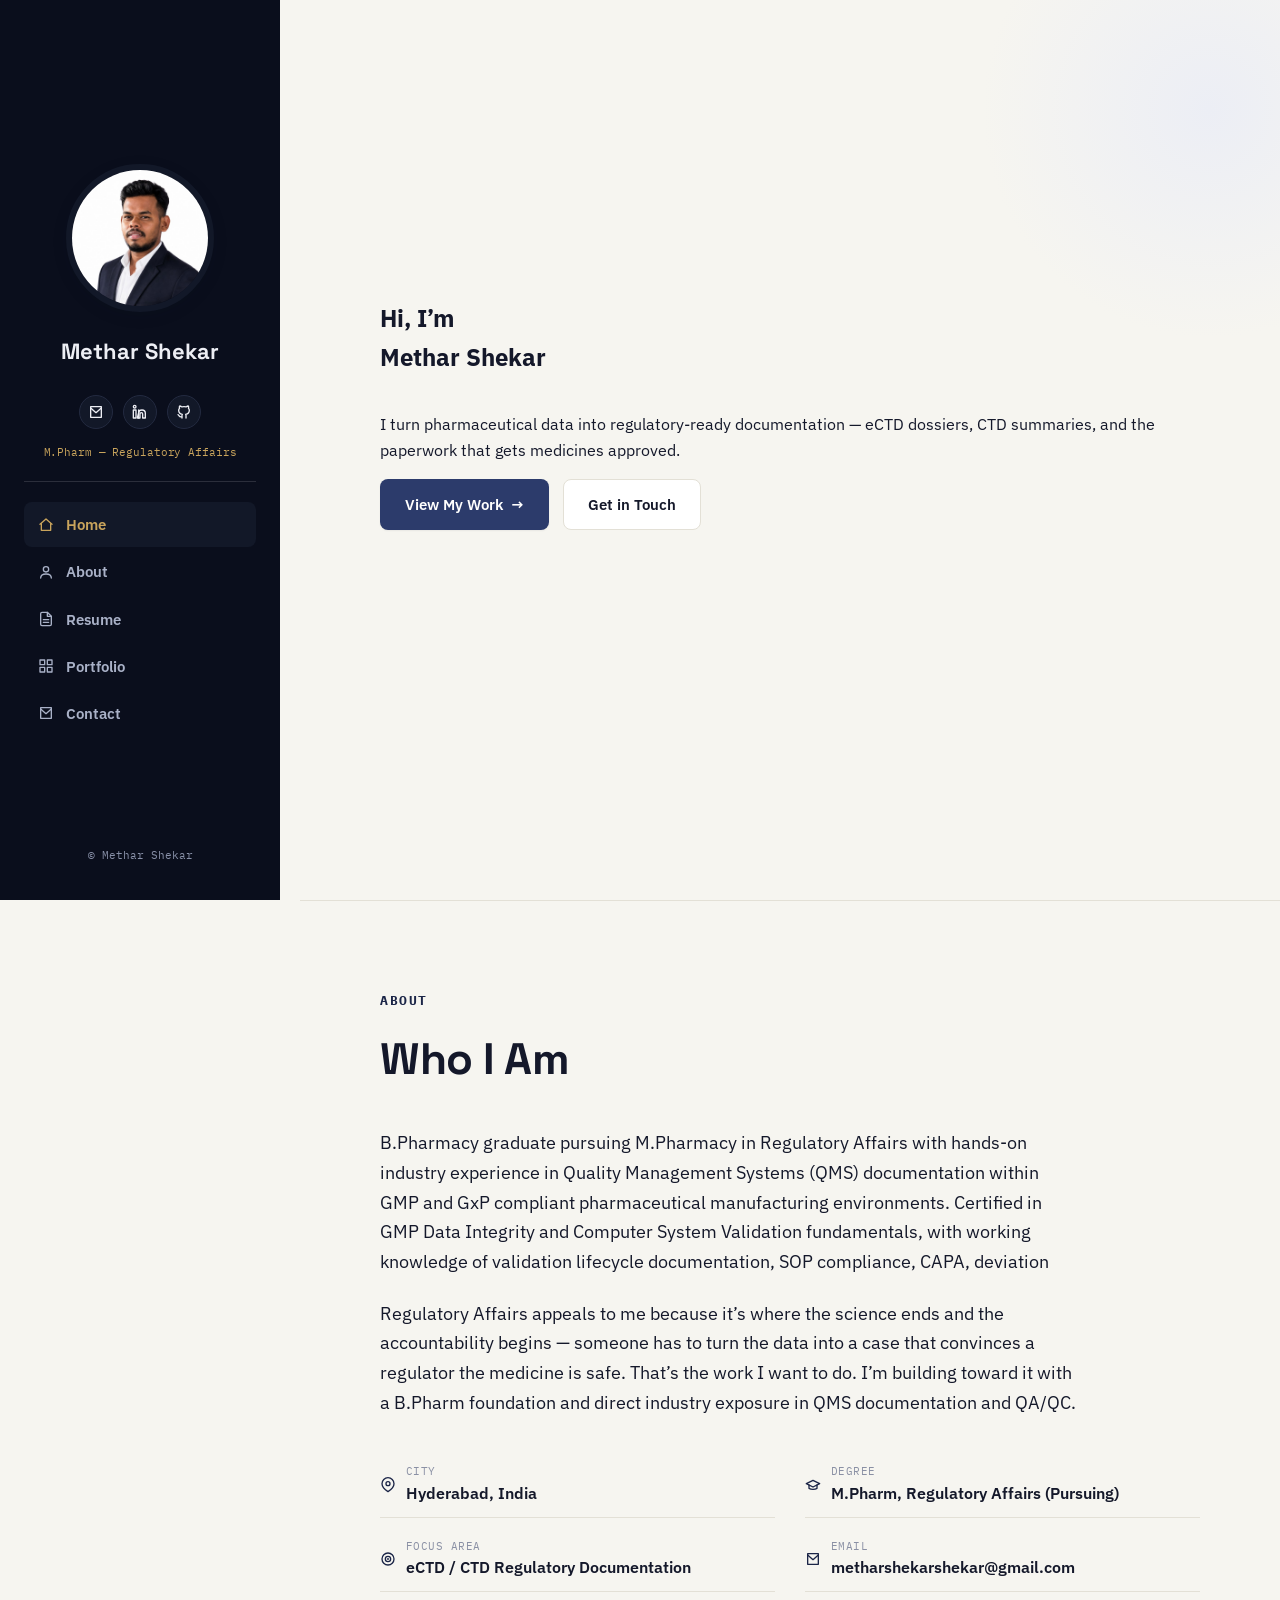
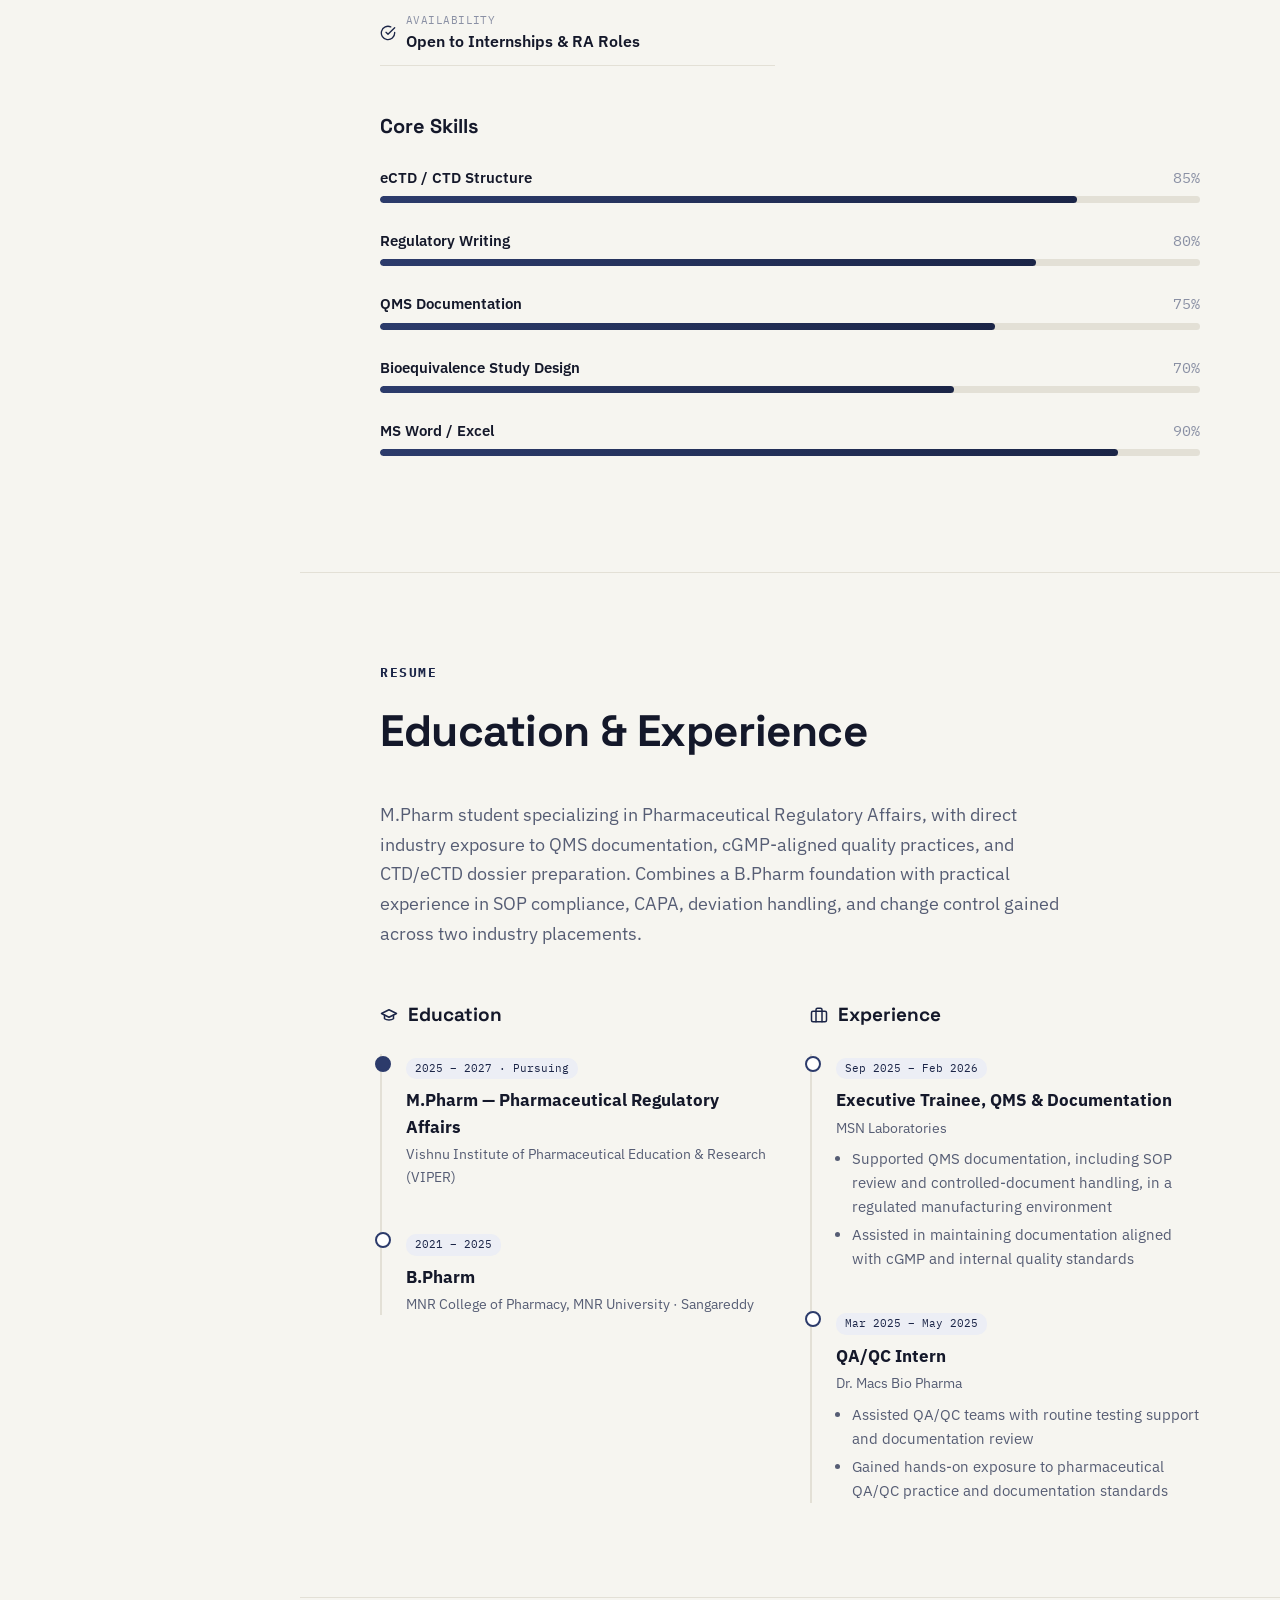
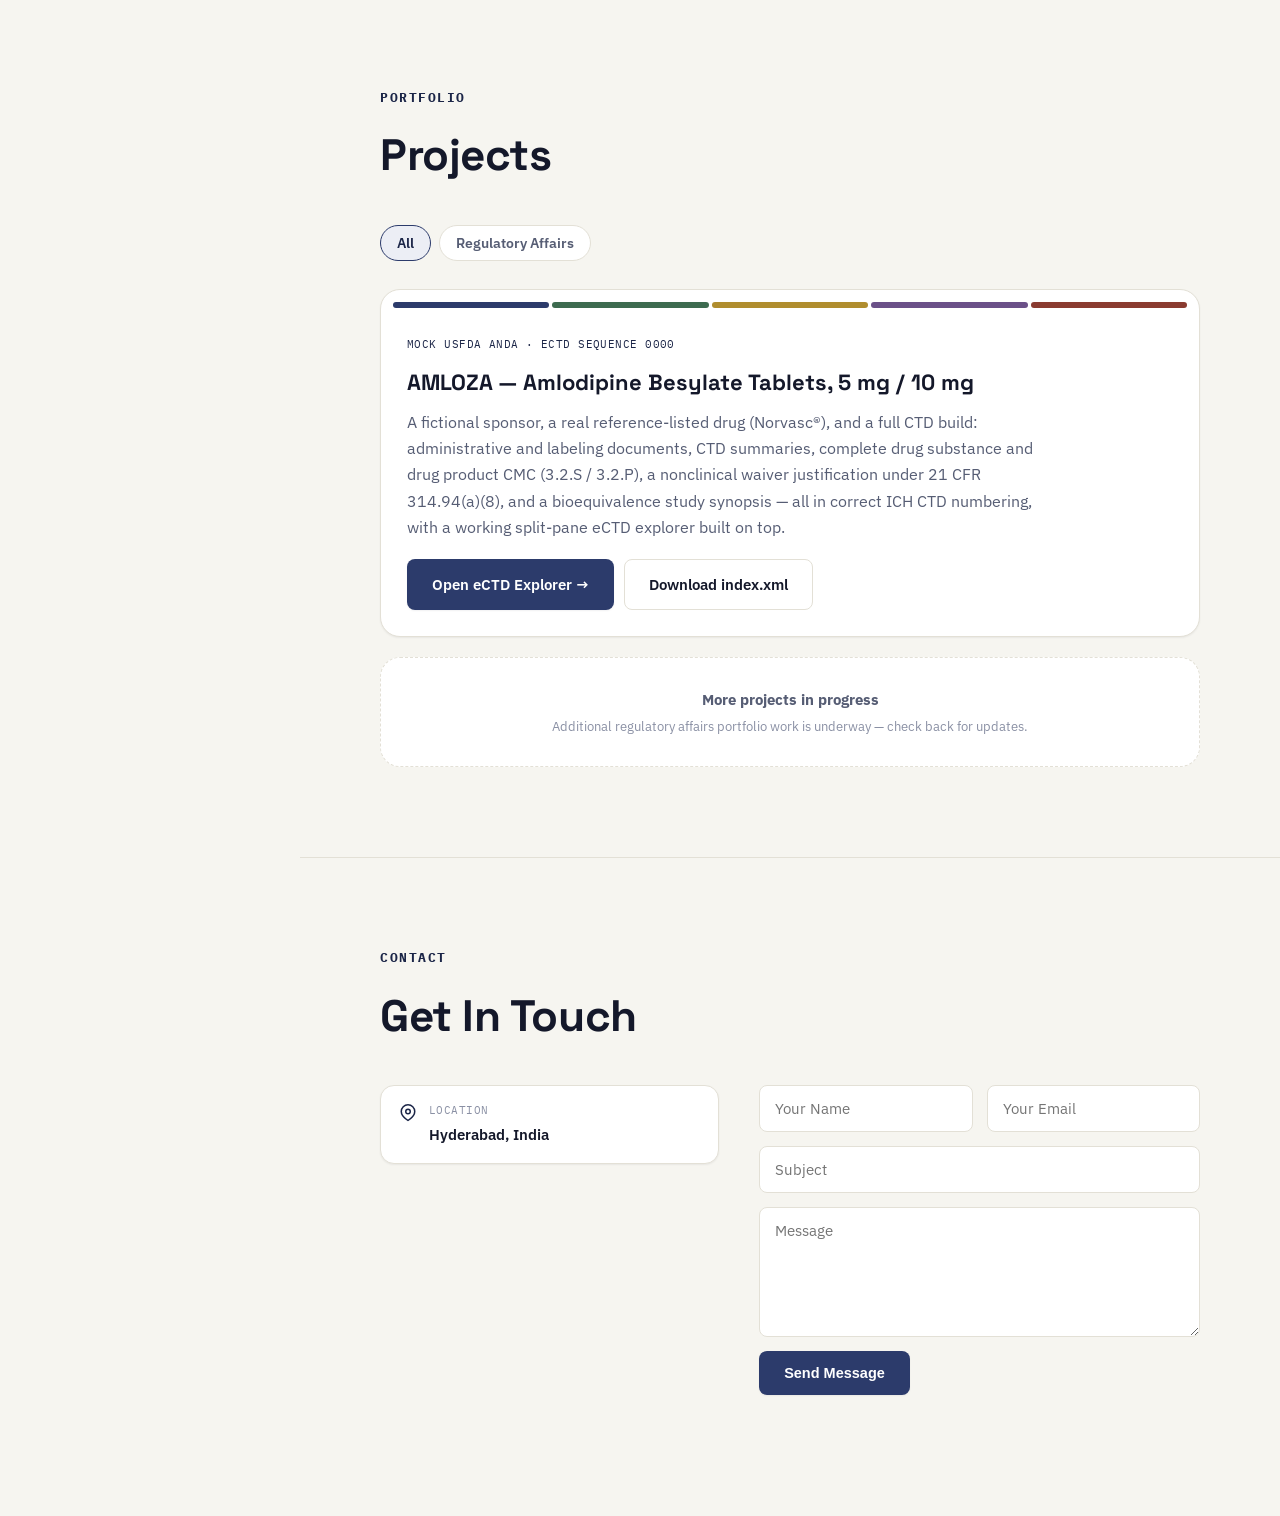
==== index.html @ 4ac768bd "Fix HTML structure by closing section tag" ====
<!DOCTYPE html>
<html lang="en">
<head>
<meta charset="UTF-8">
<meta name="viewport" content="width=device-width, initial-scale=1.0">
<title>Methar Shekar &mdash; Pharmaceutical Regulatory Affairs</title>
<meta name="description" content="Methar Shekar &mdash; M.Pharmacy Pharmaceutical Regulatory Affairs student. Portfolio: education, experience, and the AMLOZA mock USFDA ANDA / eCTD project.">
<link rel="preconnect" href="https://fonts.googleapis.com">
<link href="https://fonts.googleapis.com/css2?family=Space+Grotesk:wght@500;700&family=IBM+Plex+Sans:wght@400;500;600;700&family=IBM+Plex+Mono:wght@400;500;700&display=swap" rel="stylesheet">
<link rel="stylesheet" href="style.css">
<link rel="icon" type="image/svg+xml" href="favicon.svg">

<meta property="og:title" content="Methar Shekar — Pharmaceutical Regulatory Affairs">
<meta property="og:description" content="M.Pharmacy Pharmaceutical Regulatory Affairs student. Portfolio: education, experience, and the AMLOZA mock USFDA ANDA / eCTD project.">
<meta property="og:type" content="website">
<meta property="og:url" content="https://methar-shekar.github.io/regulatory-affairs-portfolio/">
<meta property="og:image" content="https://methar-shekar.github.io/regulatory-affairs-portfolio/assets/img/profile.jpg">
<meta name="twitter:card" content="summary_large_image">
</head>
<body>

<button class="s-toggle" id="sToggle" aria-label="Toggle menu" aria-expanded="false">
  <svg id="toggleIcon" width="20" height="20" viewBox="0 0 24 24" fill="none" stroke="currentColor" stroke-width="2" stroke-linecap="round"><line x1="3" y1="6" x2="21" y2="6"/><line x1="3" y1="12" x2="21" y2="12"/><line x1="3" y1="18" x2="21" y2="18"/></svg>
</button>

<aside class="sidebar" id="sidebar">
  <div class="avatar"><img src="assets/img/profile.jpg" alt="Methar Shekar"></div>
  <p class="s-name">Methar Shekar</p>
  <div class="s-social">
    <a href="mailto:metharshekarshekar@gmail.com" aria-label="Email" title="Email">
      <svg viewBox="0 0 24 24" fill="none" stroke="currentColor" stroke-width="2" stroke-linecap="round" stroke-linejoin="round"><path d="M4 4h16v16H4z"/><path d="M4 6l8 7 8-7"/></svg>
    </a>
    <a href="https://www.linkedin.com/in/methar-shekar/" target="_blank" rel="noopener" aria-label="LinkedIn" title="LinkedIn">
      <svg viewBox="0 0 24 24" fill="none" stroke="currentColor" stroke-width="2" stroke-linecap="round" stroke-linejoin="round"><rect x="2" y="9" width="4" height="12"/><circle cx="4" cy="4" r="2"/><path d="M10 9v12"/><path d="M10 13c0-2 2-4 5-4s5 2 5 5v7h-4v-6c0-1-1-2-2-2s-2 1-2 2v6h-4z"/></svg>
    </a>
    <a href="https://github.com/Methar-Shekar" target="_blank" rel="noopener" aria-label="GitHub" title="GitHub">
      <svg viewBox="0 0 24 24" fill="none" stroke="currentColor" stroke-width="2" stroke-linecap="round" stroke-linejoin="round"><path d="M9 19c-4.3 1.4-4.3-2.5-6-3m12 5v-3.5c0-1 .1-1.4-.5-2 2.8-.3 5.5-1.4 5.5-6a4.6 4.6 0 0 0-1.3-3.2 4.2 4.2 0 0 0-.1-3.2s-1.1-.3-3.5 1.3a12.3 12.3 0 0 0-6.2 0C6.5 2.8 5.4 3.1 5.4 3.1a4.2 4.2 0 0 0-.1 3.2A4.6 4.6 0 0 0 4 9.5c0 4.6 2.7 5.7 5.5 6-.6.6-.6 1.2-.5 2V21"/></svg>
    </a>
  </div>
  <p class="s-tagline s-tagline-bottom"><span id="typed"></span><span class="cursor"></span></p>

  <nav class="s-nav" id="sNav">
    <a href="#home" data-target="home" class="active">
      <svg viewBox="0 0 24 24" fill="none" stroke="currentColor" stroke-width="2" stroke-linecap="round" stroke-linejoin="round"><path d="M3 11l9-8 9 8"/><path d="M5 10v10h14V10"/></svg>
      Home
    </a>
    <a href="#about" data-target="about">
      <svg viewBox="0 0 24 24" fill="none" stroke="currentColor" stroke-width="2" stroke-linecap="round" stroke-linejoin="round"><circle cx="12" cy="8" r="4"/><path d="M4 21c0-4 4-6 8-6s8 2 8 6"/></svg>
      About
    </a>
    <a href="#resume" data-target="resume">
      <svg viewBox="0 0 24 24" fill="none" stroke="currentColor" stroke-width="2" stroke-linecap="round" stroke-linejoin="round"><path d="M14 2H6a2 2 0 00-2 2v16a2 2 0 002 2h12a2 2 0 002-2V8z"/><path d="M14 2v6h6"/><line x1="8" y1="13" x2="16" y2="13"/><line x1="8" y1="17" x2="16" y2="17"/></svg>
      Resume
    </a>
    <a href="#portfolio" data-target="portfolio">
      <svg viewBox="0 0 24 24" fill="none" stroke="currentColor" stroke-width="2" stroke-linecap="round" stroke-linejoin="round"><rect x="3" y="3" width="7" height="7"/><rect x="14" y="3" width="7" height="7"/><rect x="14" y="14" width="7" height="7"/><rect x="3" y="14" width="7" height="7"/></svg>
      Portfolio
    </a>
    <a href="#contact" data-target="contact">
      <svg viewBox="0 0 24 24" fill="none" stroke="currentColor" stroke-width="2" stroke-linecap="round" stroke-linejoin="round"><path d="M4 4h16v16H4z"/><path d="M4 6l8 7 8-7"/></svg>
      Contact
    </a>
  </nav>
  <p class="s-copyright">&copy; Methar Shekar</p>
</aside>

<div class="main">

  <section id="home" class="msection">
    <h1>Hi, I&rsquo;m<br><span class="highlight">Methar Shekar</span></h1>
    <p class="sub">I turn pharmaceutical data into regulatory-ready documentation &mdash; eCTD dossiers, CTD summaries, and the paperwork that gets medicines approved.</p>
    <div class="cta-row">
      <a class="btn btn-primary" href="#portfolio">View My Work <span aria-hidden="true">&rarr;</span></a>
      <a class="btn btn-ghost" href="#contact">Get in Touch</a>
    </div>
 </section>

  <section id="about" class="msection">
    <p class="sec-kicker">About</p>
    <h2 class="sec-title">Who I Am</h2>
    <p class="about-lede">
      B.Pharmacy graduate pursuing M.Pharmacy in Regulatory Affairs with hands-on industry
      experience in Quality Management Systems (QMS) documentation within GMP and GxP compliant
      pharmaceutical manufacturing environments. Certified in GMP Data Integrity and Computer
      System Validation fundamentals, with working knowledge of validation lifecycle
      documentation, SOP compliance, CAPA, deviation
    </p>
    <p class="about-lede">
      Regulatory Affairs appeals to me because it&rsquo;s where the science ends and the
      accountability begins &mdash; someone has to turn the data into a case that convinces a
      regulator the medicine is safe. That&rsquo;s the work I want to do. I&rsquo;m building
      toward it with a B.Pharm foundation and direct industry exposure in QMS documentation and
      QA/QC.
    </p>

    <div class="info-grid">
      <div class="info-row">
        <svg viewBox="0 0 24 24" fill="none" stroke="currentColor" stroke-width="2" stroke-linecap="round" stroke-linejoin="round"><path d="M21 10c0 6-9 12-9 12s-9-6-9-12a9 9 0 0118 0z"/><circle cx="12" cy="10" r="3"/></svg>
        <div><span class="ilabel">City</span><span class="ival">Hyderabad, India</span></div>
      </div>
      <div class="info-row">
        <svg viewBox="0 0 24 24" fill="none" stroke="currentColor" stroke-width="2" stroke-linecap="round" stroke-linejoin="round"><path d="M22 10L12 5 2 10l10 5 10-5z"/><path d="M6 12v5c3 2 9 2 12 0v-5"/></svg>
        <div><span class="ilabel">Degree</span><span class="ival">M.Pharm, Regulatory Affairs (Pursuing)</span></div>
      </div>
      <div class="info-row">
        <svg viewBox="0 0 24 24" fill="none" stroke="currentColor" stroke-width="2" stroke-linecap="round" stroke-linejoin="round"><circle cx="12" cy="12" r="9"/><circle cx="12" cy="12" r="4"/><circle cx="12" cy="12" r="0.5" fill="currentColor"/></svg>
        <div><span class="ilabel">Focus Area</span><span class="ival">eCTD / CTD Regulatory Documentation</span></div>
      </div>
      <div class="info-row">
        <svg viewBox="0 0 24 24" fill="none" stroke="currentColor" stroke-width="2" stroke-linecap="round" stroke-linejoin="round"><path d="M4 4h16v16H4z"/><path d="M4 6l8 7 8-7"/></svg>
        <div><span class="ilabel">Email</span><span class="ival">metharshekarshekar@gmail.com</span></div>
      </div>
      <div class="info-row">
        <svg viewBox="0 0 24 24" fill="none" stroke="currentColor" stroke-width="2" stroke-linecap="round" stroke-linejoin="round"><path d="M22 11.08V12a10 10 0 11-5.9-9.14"/><polyline points="22 4 12 14.01 9 11.01"/></svg>
        <div><span class="ilabel">Availability</span><span class="ival">Open to Internships &amp; RA Roles</span></div>
      </div>
    </div>

    <div class="skills-block">
      <h3 class="skills-title">Core Skills</h3>
      <div class="skill-bar"><div class="sb-top"><span>eCTD / CTD Structure</span><span class="sb-pct">85%</span></div><div class="sb-track"><div class="sb-fill" data-w="85"></div></div></div>
      <div class="skill-bar"><div class="sb-top"><span>Regulatory Writing</span><span class="sb-pct">80%</span></div><div class="sb-track"><div class="sb-fill" data-w="80"></div></div></div>
      <div class="skill-bar"><div class="sb-top"><span>QMS Documentation</span><span class="sb-pct">75%</span></div><div class="sb-track"><div class="sb-fill" data-w="75"></div></div></div>
      <div class="skill-bar"><div class="sb-top"><span>Bioequivalence Study Design</span><span class="sb-pct">70%</span></div><div class="sb-track"><div class="sb-fill" data-w="70"></div></div></div>
      <div class="skill-bar"><div class="sb-top"><span>MS Word / Excel</span><span class="sb-pct">90%</span></div><div class="sb-track"><div class="sb-fill" data-w="90"></div></div></div>
    </div>
  </section>

  <section id="resume" class="msection">
    <p class="sec-kicker">Resume</p>
    <h2 class="sec-title">Education &amp; Experience</h2>
    <p class="resume-summary">
      M.Pharm student specializing in Pharmaceutical Regulatory Affairs, with direct industry
      exposure to QMS documentation, cGMP-aligned quality practices, and CTD/eCTD dossier
      preparation. Combines a B.Pharm foundation with practical experience in SOP compliance,
      CAPA, deviation handling, and change control gained across two industry placements.
    </p>
    <div class="resume-cols">
      <div class="resume-col">
        <h3>
          <svg viewBox="0 0 24 24" fill="none" stroke="currentColor" stroke-width="2" stroke-linecap="round" stroke-linejoin="round"><path d="M22 10L12 5 2 10l10 5 10-5z"/><path d="M6 12v5c3 2 9 2 12 0v-5"/></svg>
          Education
        </h3>
        <div class="r-item current">
          <span class="r-date">2025 &ndash; 2027 &middot; Pursuing</span>
          <h4>M.Pharm &mdash; Pharmaceutical Regulatory Affairs</h4>
          <p class="r-org">Vishnu Institute of Pharmaceutical Education &amp; Research (VIPER)</p>
        </div>
        <div class="r-item">
          <span class="r-date">2021 &ndash; 2025</span>
          <h4>B.Pharm</h4>
          <p class="r-org">MNR College of Pharmacy, MNR University &middot; Sangareddy</p>
        </div>
      </div>

      <div class="resume-col">
        <h3>
          <svg viewBox="0 0 24 24" fill="none" stroke="currentColor" stroke-width="2" stroke-linecap="round" stroke-linejoin="round"><rect x="2" y="7" width="20" height="14" rx="2"/><path d="M16 21V5a2 2 0 00-2-2h-4a2 2 0 00-2 2v16"/></svg>
          Experience
        </h3>
        <div class="r-item">
          <span class="r-date">Sep 2025 &ndash; Feb 2026</span>
          <h4>Executive Trainee, QMS &amp; Documentation</h4>
          <p class="r-org">MSN Laboratories</p>
          <ul>
            <li>Supported QMS documentation, including SOP review and controlled-document
              handling, in a regulated manufacturing environment</li>
            <li>Assisted in maintaining documentation aligned with cGMP and internal quality
              standards</li>
          </ul>
        </div>
        <div class="r-item">
          <span class="r-date">Mar 2025 &ndash; May 2025</span>
          <h4>QA/QC Intern</h4>
          <p class="r-org">Dr. Macs Bio Pharma</p>
          <ul>
            <li>Assisted QA/QC teams with routine testing support and documentation review</li>
            <li>Gained hands-on exposure to pharmaceutical QA/QC practice and documentation
              standards</li>
          </ul>
        </div>
      </div>
    </div>
  </section>

  <section id="portfolio" class="msection">
    <p class="sec-kicker">Portfolio</p>
    <h2 class="sec-title">Projects</h2>
    <div class="filter-row">
      <button class="filter-btn active" data-filter="all">All</button>
      <button class="filter-btn" data-filter="regulatory">Regulatory Affairs</button>
    </div>
    <div class="port-grid" id="portGrid">
      <div class="port-card" data-cat="regulatory">
        <div class="port-head" aria-hidden="true">
          <div class="chip" style="background:var(--tab-m1)"></div>
          <div class="chip" style="background:var(--tab-m2)"></div>
          <div class="chip" style="background:var(--tab-m3)"></div>
          <div class="chip" style="background:var(--tab-m4)"></div>
          <div class="chip" style="background:var(--tab-m5)"></div>
        </div>
        <div class="port-body">
          <span class="port-cat">Mock USFDA ANDA &middot; eCTD Sequence 0000</span>
          <h3>AMLOZA &mdash; Amlodipine Besylate Tablets, 5&nbsp;mg / 10&nbsp;mg</h3>
          <p>
            A fictional sponsor, a real reference-listed drug (Norvasc&reg;), and a full CTD build:
            administrative and labeling documents, CTD summaries, complete drug substance and drug
            product CMC (3.2.S / 3.2.P), a nonclinical waiver justification under 21&nbsp;CFR
            314.94(a)(8), and a bioequivalence study synopsis &mdash; all in correct ICH CTD
            numbering, with a working split-pane eCTD explorer built on top.
          </p>
          <div class="port-cta">
            <a class="btn btn-primary" href="viewer.html">Open eCTD Explorer &rarr;</a>
            <a class="btn btn-ghost" href="ectd/0000/index.xml" download>Download index.xml</a>
          </div>
        </div>
      </div>
      <div class="port-card future" data-cat="regulatory">
        <h3>More projects in progress</h3>
        <p>Additional regulatory affairs portfolio work is underway &mdash; check back for updates.</p>
      </div>
    </div>
  </section>

  <section id="contact" class="msection">
    <p class="sec-kicker">Contact</p>
    <h2 class="sec-title">Get In Touch</h2>
    <div class="contact-grid">
      <div class="contact-info">
        <div class="cinfo-item">
          <svg viewBox="0 0 24 24" fill="none" stroke="currentColor" stroke-width="2" stroke-linecap="round" stroke-linejoin="round"><path d="M21 10c0 6-9 12-9 12s-9-6-9-12a9 9 0 0118 0z"/><circle cx="12" cy="10" r="3"/></svg>
          <div><span class="clabel">Location</span><span class="cval">Hyderabad, India</span></div>
        </div>
      </div>

      <form class="cform" id="contactForm" action="https://formspree.io/f/mlgqvvvn" method="POST">
        <div class="row2">
          <input type="text" name="name" placeholder="Your Name" required>
          <input type="email" name="email" placeholder="Your Email" required>
        </div>
        <input type="text" name="subject" placeholder="Subject" required>
        <textarea name="message" placeholder="Message" required></textarea>
        <button type="submit" class="btn btn-primary">Send Message</button>
        <p class="form-status" id="formStatus"></p>
      </form>
    </div>
  </section>

</div>

<script src="main.js"></script>
</body>
</html>
---- style.css ----
:root {
  --bg: #F6F5F0;
  --card: #FFFFFF;
  --card-border: #E3E0D6;
  --shadow-sm: 0 1px 2px rgba(15, 20, 38, 0.06);
  --shadow-md: 0 4px 16px rgba(15, 20, 38, 0.09);
  --shadow-hover: 0 8px 28px rgba(15, 20, 38, 0.14);

  --ink: #14182A;
  --ink-soft: #565D74;
  --ink-faint: #8A90A4;

  --sidebar-bg: #0A0E1C;
  --sidebar-bg-alt: #121828;
  --sidebar-border: #232A40;
  --sidebar-text: #EDEEF4;
  --sidebar-text-soft: #8890A8;

  --blue: #2C3B6B;
  --blue-deep: #1B2547;
  --blue-tint: #ECEEF5;
  --amber: #B08D2E;
  --stamp: #8A3B30;
  --green: #3D6B4F;
  --gold: #C9A45C;

  --tab-m1: #2C3B6B;
  --tab-m2: #3D6B4F;
  --tab-m3: #B08D2E;
  --tab-m4: #6B5088;
  --tab-m5: #8A3B30;

  --display: "Space Grotesk", "IBM Plex Sans", sans-serif;
  --sans: "IBM Plex Sans", -apple-system, sans-serif;
  --mono: "IBM Plex Mono", "SF Mono", monospace;

  --sidebar-w: 300px;
  --r-sm: 8px;
  --r-md: 14px;
  --r-lg: 20px;
}

* { box-sizing: border-box; }
html { scroll-behavior: smooth; }
@media (prefers-reduced-motion: reduce) {
  html { scroll-behavior: auto; }
  * { animation: none !important; transition: none !important; }
}
body {
  margin: 0;
  background: var(--bg);
  color: var(--ink);
  font-family: var(--sans);
  line-height: 1.6;
  -webkit-font-smoothing: antialiased;
}
a { color: var(--blue-deep); text-decoration: none; }
img { max-width: 100%; display: block; }
svg { display: block; }
a:focus-visible, button:focus-visible { outline: 3px solid var(--amber); outline-offset: 2px; }

/* ================= SIDEBAR ================= */
.sidebar {
  position: fixed;
  top: 0; left: 0;
  width: 280px;
  height: 100vh;
  background: var(--sidebar-bg);
  display: flex;
  flex-direction: column;
  align-items: center;
  justify-content: center;
  padding: 40px 24px;
  overflow-y: auto;
}
.sidebar .avatar {
  width: 148px; height: 148px;
  border-radius: 50%;
  overflow: hidden;
  border: 6px solid var(--sidebar-bg-alt);
  box-shadow: inset 0 0 20px 6px rgba(10, 14, 28, 0.25), var(--shadow-md);
  margin-bottom: 22px;
  flex: 0 0 auto;
}
.sidebar .s-name {
  font-family: var(--display);
  font-size: 22px;
  font-weight: 700;
  color: var(--sidebar-text);
  margin: 0 0 20px;
  text-align: center;
}
.sidebar .s-tagline {
  font-family: var(--mono);
  font-size: 11px;
  letter-spacing: -0.01em;
  color: var(--gold);
  text-align: center;
  min-height: 20px;
  white-space: nowrap;
  overflow: hidden;
  transition: opacity 0.4s ease;
}

.sidebar nav.s-nav {
  display: flex;
  flex-direction: column;
  gap: 2px;
  width: 100%;
  border-top: 1px solid rgba(237, 238, 244, 0.14);
  padding-top: 20px;
  margin-top: 6px;
}
.sidebar nav.s-nav a {
  display: flex;
  align-items: center;
  gap: 12px;
  padding: 11px 14px;
  border-radius: var(--r-sm);
  font-size: 14.5px;
  font-weight: 600;
  color: #A9B1C7;
  transition: background 0.15s ease, color 0.15s ease;
}
.sidebar nav.s-nav a svg { width: 16px; height: 16px; flex: 0 0 auto; }
.sidebar nav.s-nav a:hover { background: var(--sidebar-bg-alt); color: var(--sidebar-text); }
.sidebar nav.s-nav a.active { background: var(--sidebar-bg-alt); color: var(--gold); }

.s-social {
  display: flex;
  gap: 10px;
  margin-top: 6px;
  margin-bottom: 4px;
}
.s-social a {
  width: 34px; height: 34px;
  border-radius: 50%;
  display: flex; align-items: center; justify-content: center;
  background: var(--sidebar-bg-alt);
  border: 1px solid var(--sidebar-border);
  color: var(--sidebar-text);
  transition: all 0.15s ease;
}
.s-social a svg { width: 16px; height: 16px; }
.s-social a:hover { border-color: var(--gold); color: var(--gold); background: rgba(201, 164, 92, 0.08); }

.s-copyright {
  position: absolute;
  bottom: 24px;
  left: 0; right: 0;
  font-family: var(--mono);
  font-size: 11px;
  color: var(--sidebar-text-soft);
  text-align: center;
}
.s-toggle {
  display: none;
  position: fixed;
  top: 14px; right: 14px;
  z-index: 200;
  width: 44px; height: 44px;
  border-radius: 50%;
  background: var(--ink);
  color: white;
  border: none;
  align-items: center;
  justify-content: center;
}
@media (max-width: 900px) {
  .s-toggle { display: flex; }
  .sidebar {
    transform: translateX(-100%);
    transition: transform 0.25s ease;
    box-shadow: var(--shadow-hover);
  }
  .sidebar.open { transform: translateX(0); }
}

/* ================= MAIN CONTENT ================= */
.main { margin-left: var(--sidebar-w); min-height: 100vh; }
@media (max-width: 900px) { .main { margin-left: 0; } }
.msection { padding: 90px 80px; max-width: 1200px; }
.msection:first-of-type { padding-top: 70px; }
@media (max-width: 700px) { .msection { padding: 60px 24px; } }
.msection + .msection { border-top: 1px solid var(--card-border); }

.sec-kicker {
  font-family: var(--mono); font-size: 13px; letter-spacing: 0.12em;
  text-transform: uppercase; color: var(--blue-deep); margin: 0 0 12px; font-weight: 700;
}
.sec-title {
  font-family: var(--display); font-size: clamp(32px, 4vw, 44px);
  font-weight: 700; margin: 0 0 34px; letter-spacing: -0.01em;
}

/* ---------- Hero ---------- */
#home {
  display: flex; flex-direction: column; justify-content: center;
  min-height: 100vh; padding-top: 0; position: relative; overflow: hidden;
}
#home::before {
  content: ""; position: absolute; top: -120px; right: -160px;
  width: 460px; height: 460px; border-radius: 50%;
  background: radial-gradient(circle, var(--blue-tint) 0%, transparent 70%); z-index: -1;
}
.hero h1 {
  font-family: var(--display); font-size: clamp(52px, 9vw, 104px); font-weight: 700;
  margin: 0 0 22px; letter-spacing: -0.02em; line-height: 1.05;
}
.hero .sub { font-size: 21px; color: var(--ink-soft); max-width: 560px; margin: 0 0 38px; line-height: 1.5; }
.cta-row { display: flex; gap: 14px; flex-wrap: wrap; }
.btn {
  display: inline-flex; align-items: center; gap: 8px;
  padding: 13px 24px; border-radius: var(--r-sm);
  font-size: 14.5px; font-weight: 600; border: 1.5px solid transparent;
  transition: transform 0.12s ease, box-shadow 0.12s ease, background 0.12s ease;
}
.btn-primary { background: var(--blue); color: white; box-shadow: var(--shadow-sm); }
.btn-primary:hover { background: var(--blue-deep); box-shadow: var(--shadow-hover); transform: translateY(-1px); }
.btn-ghost { background: var(--card); color: var(--ink); border-color: var(--card-border); }
.btn-ghost:hover { border-color: var(--blue); color: var(--blue-deep); transform: translateY(-1px); }

.skills-title {
  font-family: var(--display);
  font-size: 20px;
  font-weight: 700;
  margin: 0 0 24px;
}

.hero-highlights {
  display: flex;
  align-items: center;
  gap: 28px;
  margin-top: 56px;
  flex-wrap: wrap;
}
.hh-item {
  display: flex;
  flex-direction: column;
  gap: 4px;
}
.hh-num {
  font-family: var(--display);
  font-size: 22px;
  font-weight: 700;
  color: var(--blue-deep);
}
.hh-label {
  font-family: var(--mono);
  font-size: 11px;
  color: var(--ink-faint);
  text-transform: uppercase;
  letter-spacing: 0.04em;
}
.hh-divider {
  width: 1px;
  height: 32px;
  background: var(--card-border);
}
@media (max-width: 600px) {
  .hero-highlights { gap: 20px; }
  .hh-divider { display: none; }
}

/* ---------- About ---------- */
.about-lede { font-size: 18px; line-height: 1.65; color: var(--ink); max-width: 700px; margin-bottom: 22px; }
.about-lede:last-of-type { margin-bottom: 36px; }
.info-grid { display: grid; grid-template-columns: 1fr 1fr; gap: 10px 30px; margin-bottom: 44px; }
@media (max-width: 600px) { .info-grid { grid-template-columns: 1fr; } }
.info-row { display: flex; gap: 10px; padding: 10px 0; border-bottom: 1px solid var(--card-border); align-items: center; }
.info-row svg { width: 16px; height: 16px; color: var(--blue-deep); flex: 0 0 auto; }
.info-row .ilabel { font-family: var(--mono); font-size: 11px; color: var(--ink-faint); text-transform: uppercase; letter-spacing: 0.04em; display: block; }
.info-row .ival { font-size: 15.5px; font-weight: 600; color: var(--ink); }

.skill-bar { margin-bottom: 26px; }
.skill-bar .sb-top { display: flex; justify-content: space-between; font-size: 14.5px; font-weight: 600; margin-bottom: 7px; }
.skill-bar .sb-pct { font-family: var(--mono); color: var(--ink-faint); font-weight: 400; }
.sb-track { height: 7px; background: var(--card-border); border-radius: 5px; overflow: hidden; }
.sb-fill { height: 100%; background: linear-gradient(90deg, var(--blue), var(--blue-deep)); border-radius: 5px; width: 0%; transition: width 1.1s cubic-bezier(0.2, 0.8, 0.2, 1); }

/* ---------- Resume ---------- */
.resume-summary { font-size: 18px; line-height: 1.65; color: var(--ink-soft); max-width: 700px; margin-bottom: 32px; }
.resume-cols { display: grid; grid-template-columns: 1fr 1fr; gap: 40px; }
@media (max-width: 800px) { .resume-cols { grid-template-columns: 1fr; } }
.resume-col h3 { font-family: var(--display); font-size: 19px; font-weight: 700; display: flex; align-items: center; gap: 10px; margin-bottom: 24px; }
.resume-col h3 svg { width: 18px; height: 18px; color: var(--blue-deep); }
.r-item { position: relative; padding-left: 24px; padding-bottom: 34px; border-left: 2px solid var(--card-border); }
.r-item:last-child { padding-bottom: 0; }
.r-item::before { content: ""; position: absolute; left: -7px; top: 2px; width: 12px; height: 12px; border-radius: 50%; background: var(--card); border: 2.5px solid var(--blue); }
.r-item.current::before { background: var(--blue); }
.r-item .r-date { display: inline-block; font-family: var(--mono); font-size: 11px; color: var(--blue-deep); background: var(--blue-tint); padding: 2px 9px; border-radius: 10px; margin-bottom: 8px; }
.r-item h4 { font-size: 16.5px; font-weight: 700; margin: 0 0 3px; }
.r-item .r-org { font-size: 14px; color: var(--ink-soft); margin: 0 0 8px; }
.r-item ul { margin: 8px 0 0; padding-left: 16px; font-size: 15px; line-height: 1.6; color: var(--ink-soft); }
.r-item li { margin-bottom: 4px; }
.r-note { font-size: 11px; color: var(--ink-faint); font-style: italic; margin-top: 6px; }

/* ---------- Portfolio ---------- */
.filter-row { display: flex; gap: 8px; margin-bottom: 28px; flex-wrap: wrap; }
.filter-btn { font-family: var(--sans); font-size: 14px; font-weight: 600; padding: 8px 16px; border-radius: 20px; border: 1.5px solid var(--card-border); background: var(--card); color: var(--ink-soft); cursor: pointer; }
.filter-btn.active, .filter-btn:hover { border-color: var(--blue); color: var(--blue-deep); background: var(--blue-tint); }
.port-grid { display: grid; grid-template-columns: 1fr 1fr; gap: 20px; }
@media (max-width: 700px) { .port-grid { grid-template-columns: 1fr; } }
.port-card { background: var(--card); border: 1px solid var(--card-border); border-radius: var(--r-lg); overflow: hidden; box-shadow: var(--shadow-sm); transition: box-shadow 0.2s cubic-bezier(0.2, 0.8, 0.2, 1), transform 0.2s cubic-bezier(0.2, 0.8, 0.2, 1); grid-column: span 2; }
.port-card:hover { box-shadow: var(--shadow-hover); transform: translateY(-2px); }
.port-head { display: flex; gap: 3px; padding: 12px 12px 0; }
.port-head .chip { flex: 1; height: 6px; border-radius: 4px; }
.port-body { padding: 22px 26px 26px; }
.port-cat { font-family: var(--mono); font-size: 11px; color: var(--blue-deep); text-transform: uppercase; letter-spacing: 0.04em; }
.port-body h3 { font-family: var(--display); font-size: 22px; font-weight: 700; margin: 10px 0 8px; }
.port-body p { font-size: 16px; line-height: 1.65; color: var(--ink-soft); margin: 0 0 18px; max-width: 640px; }
.port-cta { display: flex; gap: 10px; flex-wrap: wrap; }
.port-card.future { grid-column: span 2; border-style: dashed; box-shadow: none; display: flex; align-items: center; justify-content: center; flex-direction: column; text-align: center; padding: 30px; color: var(--ink-faint); }
.port-card.future h3 { font-size: 15px; color: var(--ink-soft); margin: 0 0 4px; }
.port-card.future p { font-size: 12.5px; margin: 0; }

/* ---------- Contact ---------- */
.contact-grid { display: grid; grid-template-columns: 1fr 1.3fr; gap: 40px; }
@media (max-width: 800px) { .contact-grid { grid-template-columns: 1fr; } }
.contact-info { display: flex; flex-direction: column; gap: 14px; }
.cinfo-item { background: var(--card); border: 1px solid var(--card-border); border-radius: var(--r-md); padding: 16px 18px; display: flex; gap: 12px; align-items: flex-start; box-shadow: var(--shadow-sm); transition: all 0.15s ease; }
.cinfo-item svg { width: 18px; height: 18px; color: var(--blue-deep); flex: 0 0 auto; margin-top: 2px; }
.cinfo-item .clabel { font-family: var(--mono); font-size: 10.5px; color: var(--ink-faint); text-transform: uppercase; letter-spacing: 0.04em; display: block; margin-bottom: 3px; }
.cinfo-item .cval { font-size: 15px; font-weight: 600; word-break: break-word; }

.cform { display: flex; flex-direction: column; gap: 14px; }
.cform .row2 { display: grid; grid-template-columns: 1fr 1fr; gap: 14px; }
@media (max-width: 500px) { .cform .row2 { grid-template-columns: 1fr; } }
.cform input, .cform textarea { width: 100%; padding: 13px 15px; border-radius: var(--r-sm); border: 1.5px solid var(--card-border); font-family: var(--sans); font-size: 15px; background: var(--card); color: var(--ink); }
.cform input:focus, .cform textarea:focus { outline: none; border-color: var(--blue); }
.cform textarea { resize: vertical; min-height: 130px; }
.cform button { align-self: flex-start; cursor: pointer; }
.form-status { font-size: 13px; font-family: var(--mono); margin-top: 4px; }
.form-status.ok { color: var(--green); }
.form-status.err { color: var(--stamp); }

/* ================= Shared top nav (viewer page) ================= */
.topnav { position: sticky; top: 0; z-index: 50; background: rgba(246, 245, 240, 0.9); backdrop-filter: blur(10px); border-bottom: 1px solid var(--card-border); }
.topnav-inner { max-width: 1120px; margin: 0 auto; padding: 0 28px; display: flex; align-items: center; gap: 4px; }
.topnav .navlink.back { font-size: 13.5px; font-weight: 600; color: var(--blue-deep); padding: 16px 14px 14px 0; }
.topnav .logo { font-family: var(--display); font-weight: 700; font-size: 18px; color: var(--ink); padding: 16px 0 14px; }
.topnav .logo .dot { color: var(--blue); }

/* ================= Viewer split-pane ================= */
.viewer-shell { display: grid; grid-template-columns: 320px 1fr; height: calc(100vh - 57px); }
@media (max-width: 800px) { .viewer-shell { grid-template-columns: 1fr; height: auto; } }
.tree-pane { background: var(--card); border-right: 1px solid var(--card-border); overflow-y: auto; padding: 18px 14px 40px; }
.tree-pane-header { padding: 6px 10px 16px; }
.tree-pane-header h2 { font-family: var(--display); font-size: 16px; font-weight: 700; margin: 0 0 4px; }
.tree-pane-header p { font-size: 12px; color: var(--ink-faint); margin: 0; }
.mod-group { margin-bottom: 4px; }
.mod-header { width: 100%; display: flex; align-items: center; gap: 10px; background: none; border: none; cursor: pointer; padding: 10px 10px; border-radius: var(--r-sm); font-family: var(--sans); font-size: 13.5px; font-weight: 700; color: var(--ink); text-align: left; }
.mod-header:hover { background: var(--bg); }
.mod-dot { width: 8px; height: 8px; border-radius: 50%; flex: 0 0 auto; }
.mod-header .mname { flex: 1; }
.mod-header .chev { font-family: var(--mono); font-size: 11px; color: var(--ink-faint); transition: transform 0.15s ease; }
.mod-group.open .chev { transform: rotate(90deg); }
.mod-files { padding-left: 24px; display: none; flex-direction: column; gap: 1px; }
.mod-group.open .mod-files { display: flex; }
.file-item { display: block; width: 100%; text-align: left; background: none; border: none; cursor: pointer; padding: 8px 10px; border-radius: var(--r-sm); font-family: var(--sans); font-size: 12.5px; color: var(--ink-soft); line-height: 1.4; }
.file-item:hover { background: var(--bg); color: var(--ink); }
.file-item.active { background: var(--blue-tint); color: var(--blue-deep); font-weight: 600; }
.file-badge { display: inline-block; font-family: var(--mono); font-size: 9.5px; text-transform: uppercase; padding: 1px 6px; border-radius: 8px; margin-top: 4px; border: 1px solid var(--card-border); color: var(--ink-faint); }
.preview-pane { display: flex; flex-direction: column; background: var(--bg); overflow: hidden; }
.preview-header { padding: 16px 24px; background: var(--card); border-bottom: 1px solid var(--card-border); display: flex; align-items: center; gap: 14px; }
.preview-header .pmod-dot { width: 10px; height: 10px; border-radius: 50%; flex: 0 0 auto; }
.preview-header h2 { font-family: var(--display); font-size: 16px; font-weight: 700; margin: 0; flex: 1; }
.preview-header .dl { font-family: var(--mono); font-size: 12px; color: var(--blue-deep); text-decoration: none; padding: 7px 12px; border: 1px solid var(--card-border); border-radius: var(--r-sm); }
.preview-header .dl:hover { border-color: var(--blue); }
.preview-body { flex: 1; padding: 16px; }
.preview-body iframe { width: 100%; height: 100%; border: 1px solid var(--card-border); border-radius: var(--r-md); background: white; }
.preview-empty { height: 100%; display: flex; align-items: center; justify-content: center; flex-direction: column; gap: 10px; color: var(--ink-faint); text-align: center; padding: 40px; }
.preview-empty .big { font-family: var(--display); font-size: 22px; color: var(--ink-soft); font-weight: 700; }
.preview-empty p { max-width: 360px; font-size: 13.5px; margin: 0; }
.error-msg { font-family: var(--mono); font-size: 13px; color: var(--stamp); padding: 20px; }

/* ---------- Micro-interactions ---------- */
.btn:active { transform: scale(0.97); }

.msection {
  opacity: 0;
  transform: translateY(16px);
  transition: opacity 0.6s ease, transform 0.6s ease;
}
.msection.in-view {
  opacity: 1;
  transform: translateY(0);
}
@media (prefers-reduced-motion: reduce) {
  .msection { opacity: 1; transform: none; }
}
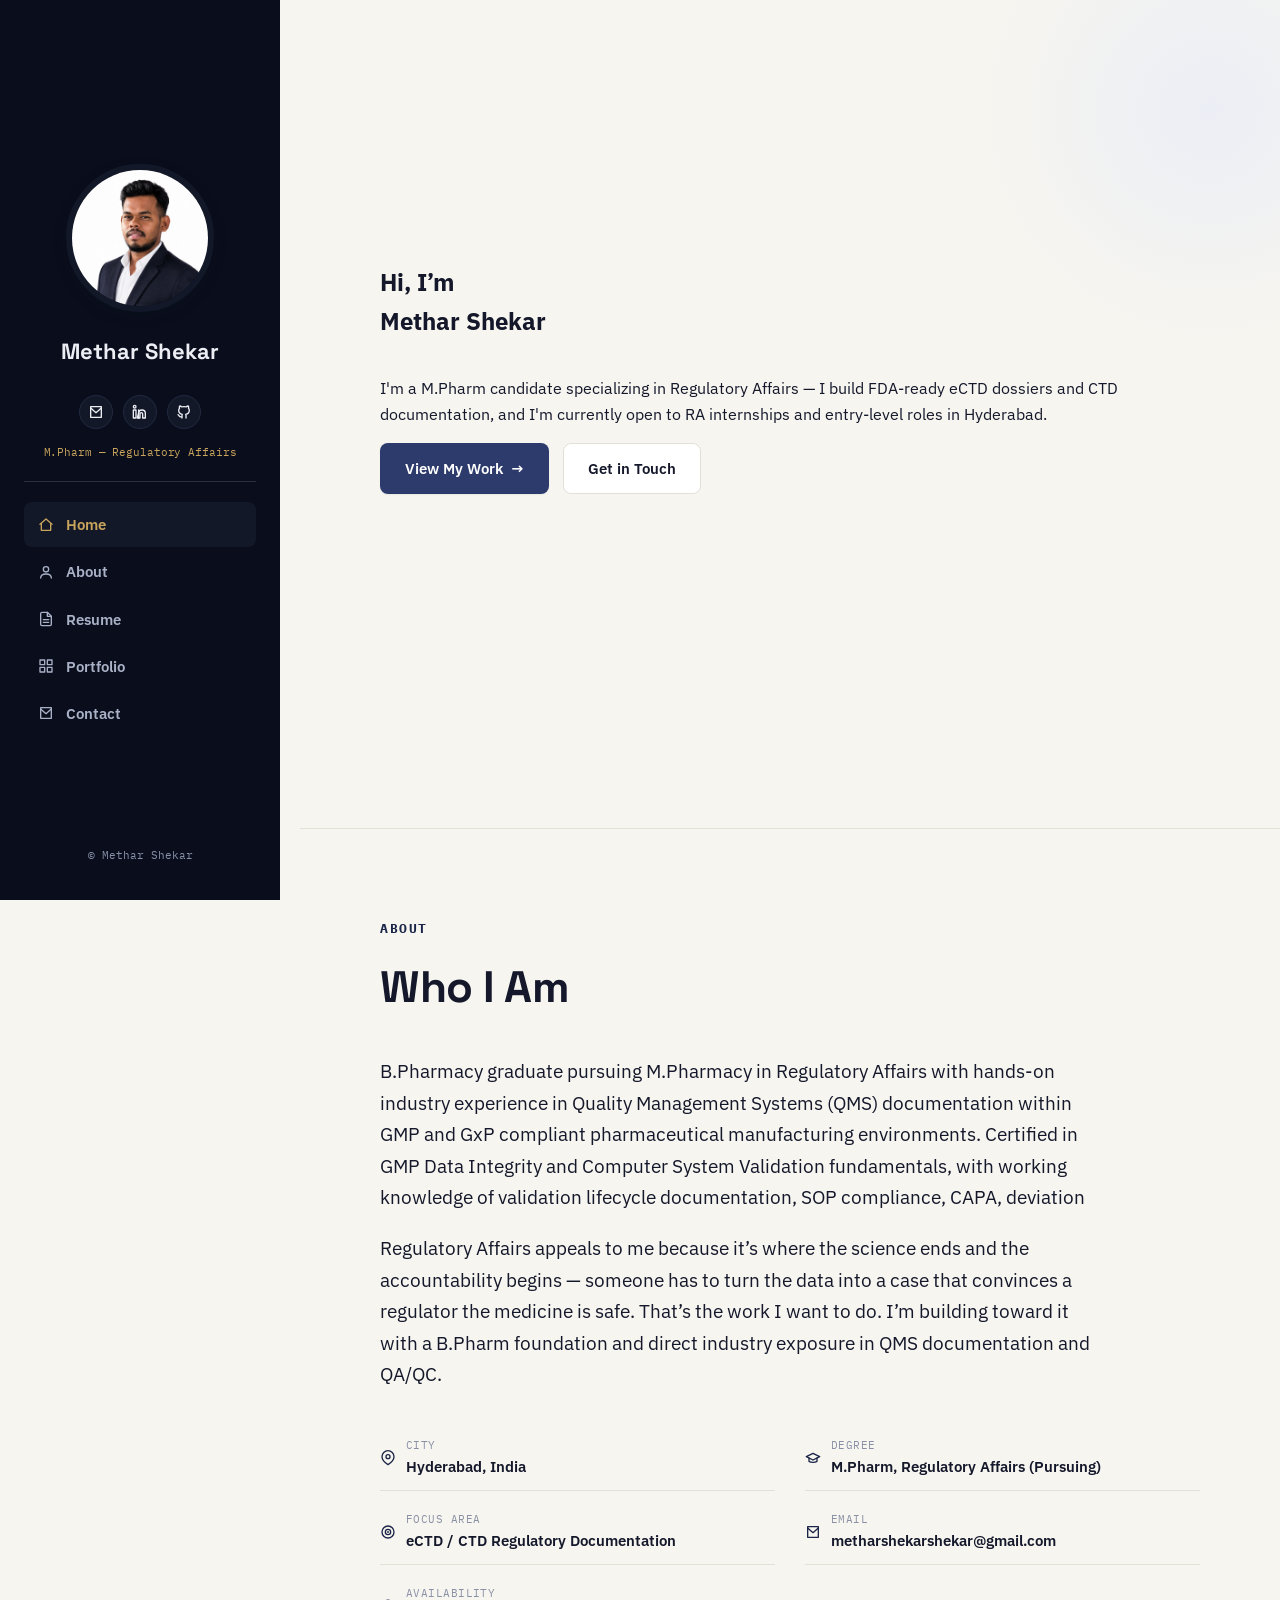
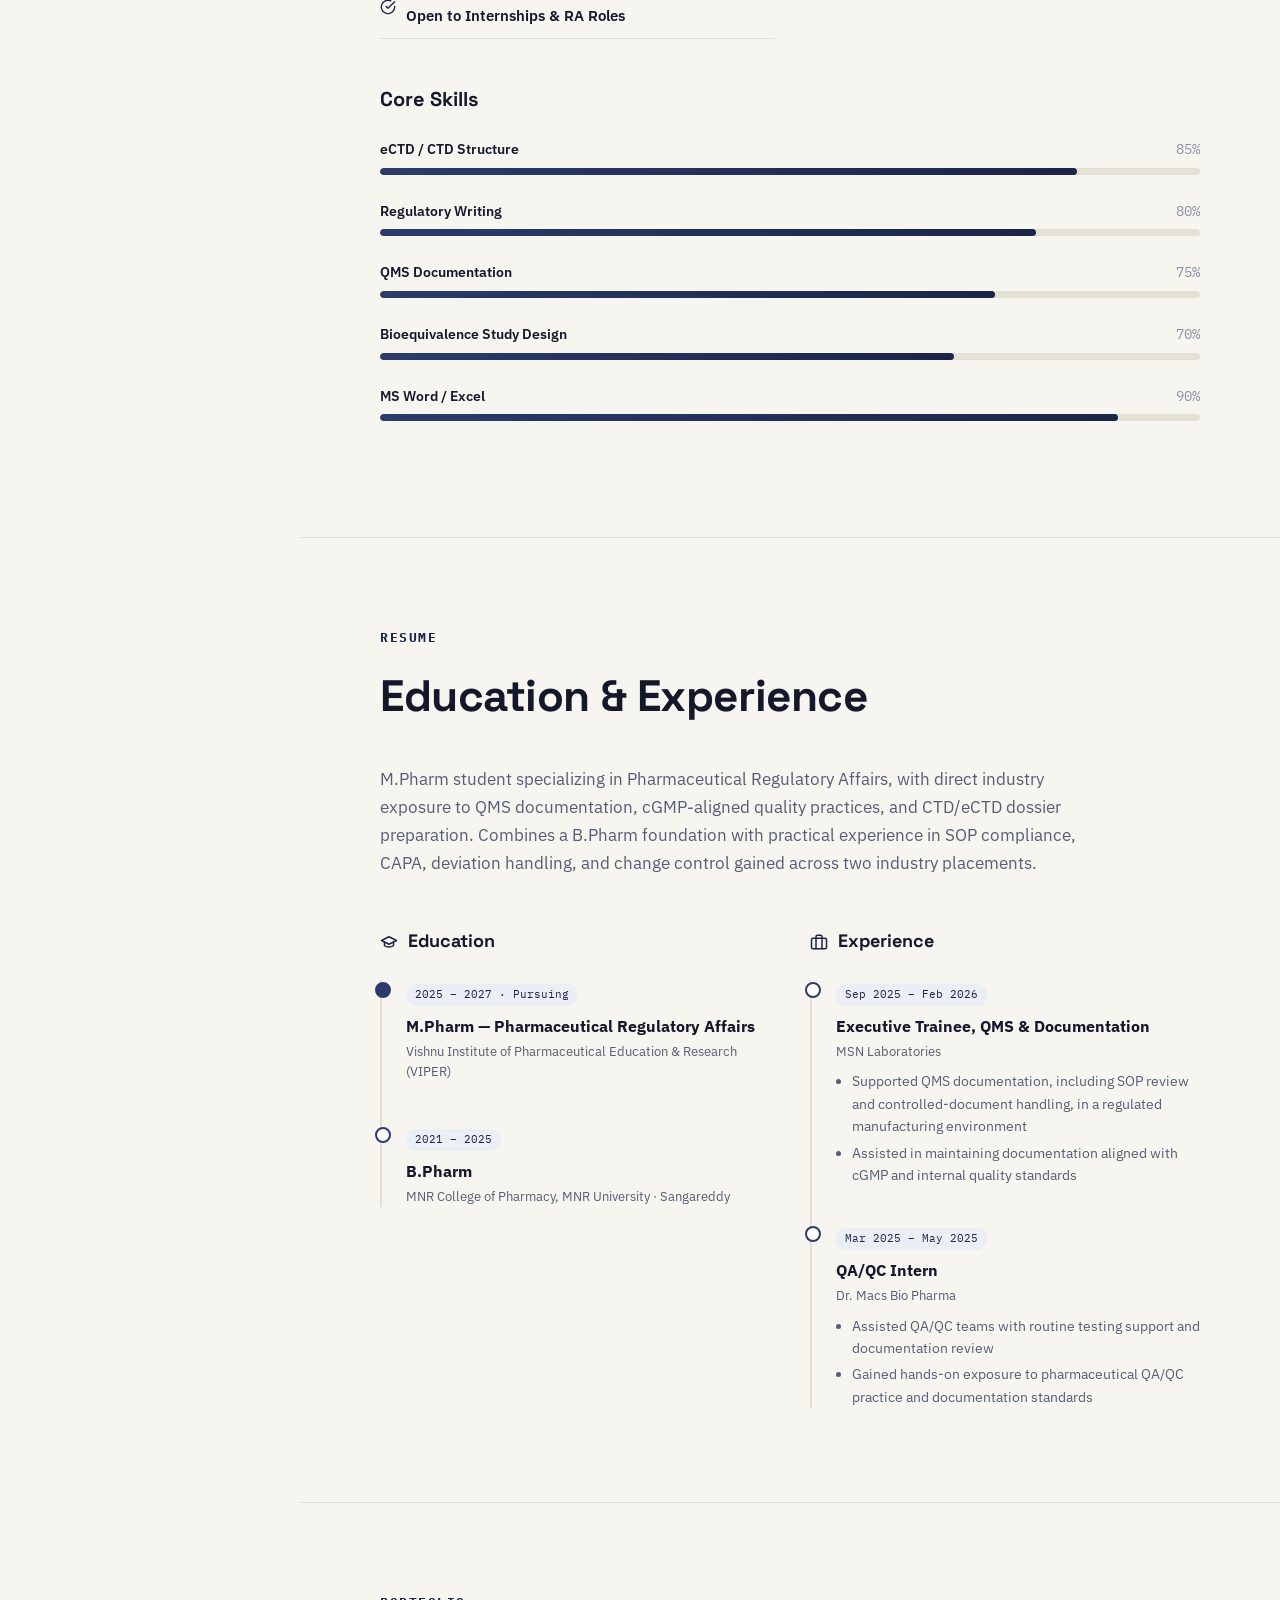
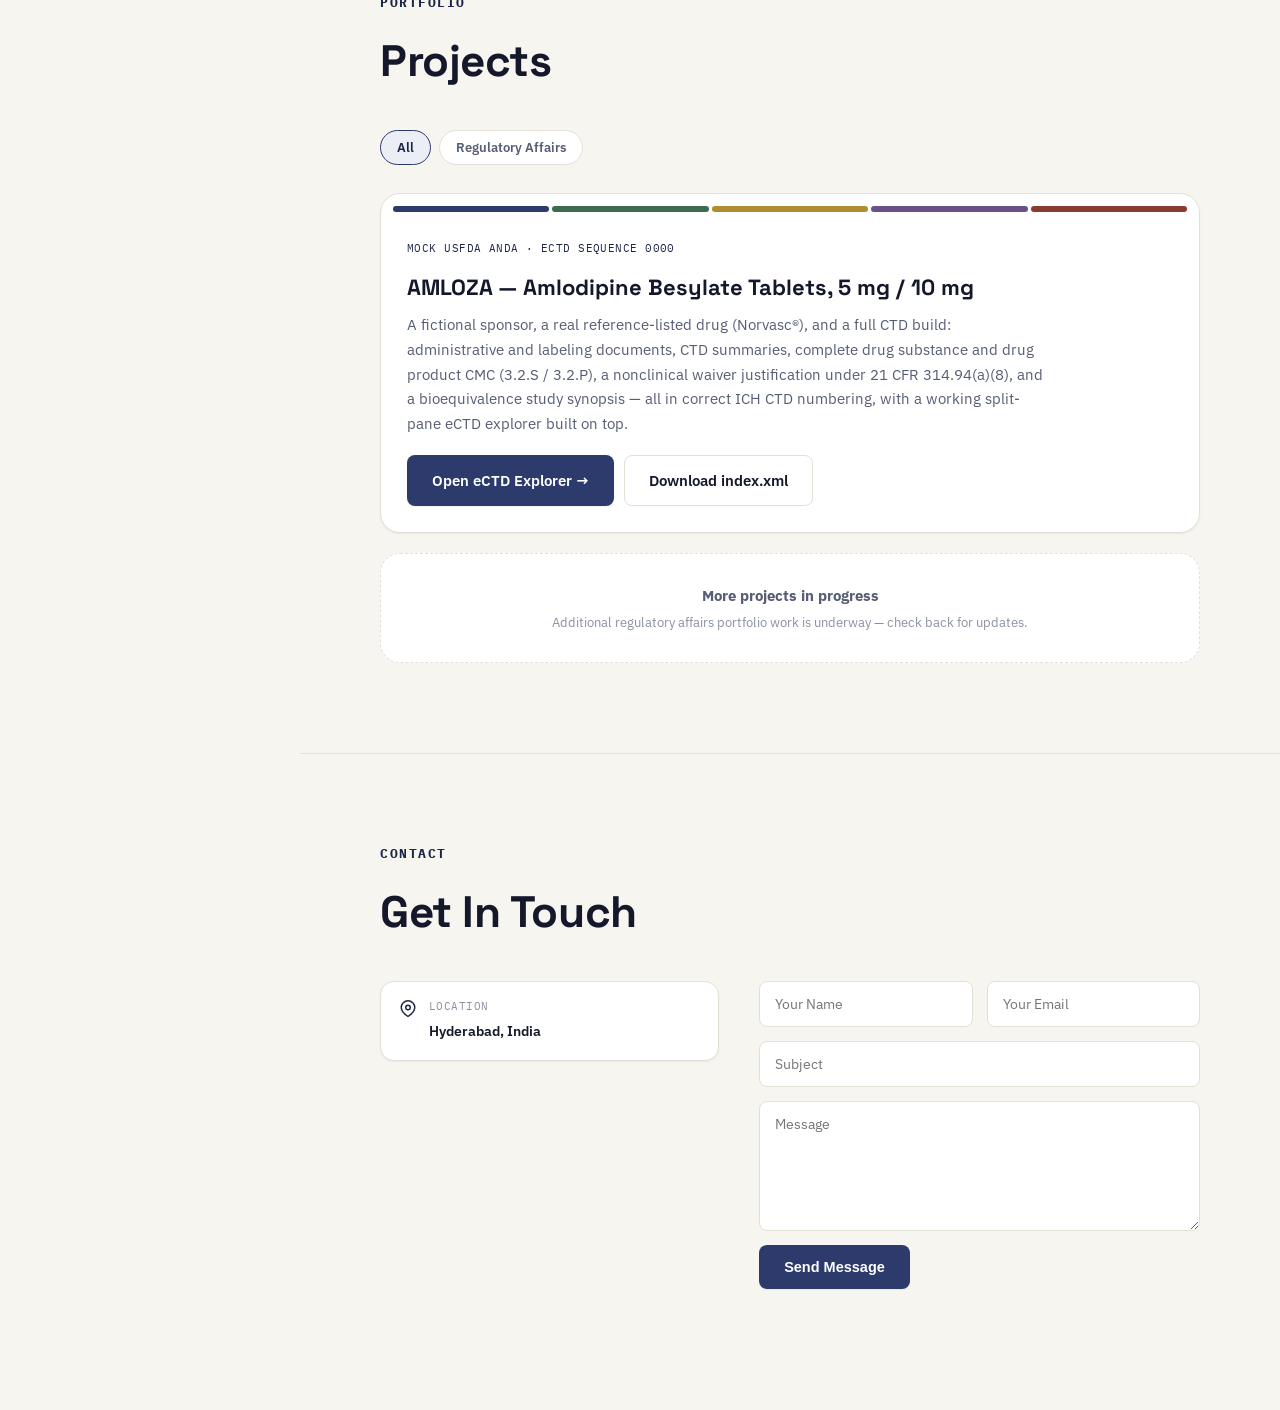
==== commit af866755: "Update personal description in index.html" ====
--- a/index.html
+++ b/index.html
@@ -68,7 +68,7 @@
 
   <section id="home" class="msection">
     <h1>Hi, I&rsquo;m<br><span class="highlight">Methar Shekar</span></h1>
-    <p class="sub">I turn pharmaceutical data into regulatory-ready documentation &mdash; eCTD dossiers, CTD summaries, and the paperwork that gets medicines approved.</p>
+    <p class="sub">I'm a M.Pharm candidate specializing in Regulatory Affairs — I build FDA-ready eCTD dossiers and CTD documentation, and I'm currently open to RA internships and entry-level roles in Hyderabad.</p>
     <div class="cta-row">
       <a class="btn btn-primary" href="#portfolio">View My Work <span aria-hidden="true">&rarr;</span></a>
       <a class="btn btn-ghost" href="#contact">Get in Touch</a>
--- a/style.css
+++ b/style.css
@@ -23,6 +23,9 @@
   --stamp: #8A3B30;
   --green: #3D6B4F;
   --gold: #C9A45C;
+  --steel: #6E9BD1;       /* dark-sidebar accent, replaces gold per feedback */
+  --steel-deep: #9CC2ED;  /* lighter steel for active/emphasis text on navy */
+  --steel-tint: rgba(110, 155, 209, 0.16);
 
   --tab-m1: #2C3B6B;
   --tab-m2: #3D6B4F;
@@ -65,6 +68,7 @@
   top: 0; left: 0;
   width: 280px;
   height: 100vh;
+  z-index: 100; /* was unset — #home is position:relative and painted over the open drawer on mobile without this */
   background: var(--sidebar-bg);
   display: flex;
   flex-direction: column;
@@ -172,6 +176,9 @@
     transform: translateX(-100%);
     transition: transform 0.25s ease;
     box-shadow: var(--shadow-hover);
+    justify-content: flex-start;
+    padding-top: 50px;
+    padding-bottom: 70px;
   }
   .sidebar.open { transform: translateX(0); }
 }
@@ -196,7 +203,7 @@
 /* ---------- Hero ---------- */
 #home {
   display: flex; flex-direction: column; justify-content: center;
-  min-height: 100vh; padding-top: 0; position: relative; overflow: hidden;
+  min-height: 92vh; padding-top: 0; position: relative; overflow: hidden;
 }
 #home::before {
   content: ""; position: absolute; top: -120px; right: -160px;
@@ -219,7 +226,6 @@
 .btn-primary:hover { background: var(--blue-deep); box-shadow: var(--shadow-hover); transform: translateY(-1px); }
 .btn-ghost { background: var(--card); color: var(--ink); border-color: var(--card-border); }
 .btn-ghost:hover { border-color: var(--blue); color: var(--blue-deep); transform: translateY(-1px); }
-
 .skills-title {
   font-family: var(--display);
   font-size: 20px;
@@ -263,41 +269,41 @@
 }
 
 /* ---------- About ---------- */
-.about-lede { font-size: 18px; line-height: 1.65; color: var(--ink); max-width: 700px; margin-bottom: 22px; }
+.about-lede { font-size: 18.5px; line-height: 1.7; color: var(--ink); max-width: 720px; margin-bottom: 20px; }
 .about-lede:last-of-type { margin-bottom: 36px; }
 .info-grid { display: grid; grid-template-columns: 1fr 1fr; gap: 10px 30px; margin-bottom: 44px; }
 @media (max-width: 600px) { .info-grid { grid-template-columns: 1fr; } }
 .info-row { display: flex; gap: 10px; padding: 10px 0; border-bottom: 1px solid var(--card-border); align-items: center; }
 .info-row svg { width: 16px; height: 16px; color: var(--blue-deep); flex: 0 0 auto; }
 .info-row .ilabel { font-family: var(--mono); font-size: 11px; color: var(--ink-faint); text-transform: uppercase; letter-spacing: 0.04em; display: block; }
-.info-row .ival { font-size: 15.5px; font-weight: 600; color: var(--ink); }
+.info-row .ival { font-size: 14.5px; font-weight: 600; color: var(--ink); }
 
 .skill-bar { margin-bottom: 26px; }
-.skill-bar .sb-top { display: flex; justify-content: space-between; font-size: 14.5px; font-weight: 600; margin-bottom: 7px; }
+.skill-bar .sb-top { display: flex; justify-content: space-between; font-size: 13.5px; font-weight: 600; margin-bottom: 7px; }
 .skill-bar .sb-pct { font-family: var(--mono); color: var(--ink-faint); font-weight: 400; }
 .sb-track { height: 7px; background: var(--card-border); border-radius: 5px; overflow: hidden; }
 .sb-fill { height: 100%; background: linear-gradient(90deg, var(--blue), var(--blue-deep)); border-radius: 5px; width: 0%; transition: width 1.1s cubic-bezier(0.2, 0.8, 0.2, 1); }
 
 /* ---------- Resume ---------- */
-.resume-summary { font-size: 18px; line-height: 1.65; color: var(--ink-soft); max-width: 700px; margin-bottom: 32px; }
+.resume-summary { font-size: 16.5px; line-height: 1.7; color: var(--ink-soft); max-width: 720px; margin-bottom: 32px; }
 .resume-cols { display: grid; grid-template-columns: 1fr 1fr; gap: 40px; }
 @media (max-width: 800px) { .resume-cols { grid-template-columns: 1fr; } }
-.resume-col h3 { font-family: var(--display); font-size: 19px; font-weight: 700; display: flex; align-items: center; gap: 10px; margin-bottom: 24px; }
+.resume-col h3 { font-family: var(--display); font-size: 18px; font-weight: 700; display: flex; align-items: center; gap: 10px; margin-bottom: 24px; }
 .resume-col h3 svg { width: 18px; height: 18px; color: var(--blue-deep); }
 .r-item { position: relative; padding-left: 24px; padding-bottom: 34px; border-left: 2px solid var(--card-border); }
 .r-item:last-child { padding-bottom: 0; }
 .r-item::before { content: ""; position: absolute; left: -7px; top: 2px; width: 12px; height: 12px; border-radius: 50%; background: var(--card); border: 2.5px solid var(--blue); }
 .r-item.current::before { background: var(--blue); }
 .r-item .r-date { display: inline-block; font-family: var(--mono); font-size: 11px; color: var(--blue-deep); background: var(--blue-tint); padding: 2px 9px; border-radius: 10px; margin-bottom: 8px; }
-.r-item h4 { font-size: 16.5px; font-weight: 700; margin: 0 0 3px; }
-.r-item .r-org { font-size: 14px; color: var(--ink-soft); margin: 0 0 8px; }
-.r-item ul { margin: 8px 0 0; padding-left: 16px; font-size: 15px; line-height: 1.6; color: var(--ink-soft); }
+.r-item h4 { font-size: 15.5px; font-weight: 700; margin: 0 0 3px; }
+.r-item .r-org { font-size: 13px; color: var(--ink-soft); margin: 0 0 8px; }
+.r-item ul { margin: 8px 0 0; padding-left: 16px; font-size: 14px; line-height: 1.6; color: var(--ink-soft); }
 .r-item li { margin-bottom: 4px; }
 .r-note { font-size: 11px; color: var(--ink-faint); font-style: italic; margin-top: 6px; }
 
 /* ---------- Portfolio ---------- */
 .filter-row { display: flex; gap: 8px; margin-bottom: 28px; flex-wrap: wrap; }
-.filter-btn { font-family: var(--sans); font-size: 14px; font-weight: 600; padding: 8px 16px; border-radius: 20px; border: 1.5px solid var(--card-border); background: var(--card); color: var(--ink-soft); cursor: pointer; }
+.filter-btn { font-family: var(--sans); font-size: 13px; font-weight: 600; padding: 8px 16px; border-radius: 20px; border: 1.5px solid var(--card-border); background: var(--card); color: var(--ink-soft); cursor: pointer; }
 .filter-btn.active, .filter-btn:hover { border-color: var(--blue); color: var(--blue-deep); background: var(--blue-tint); }
 .port-grid { display: grid; grid-template-columns: 1fr 1fr; gap: 20px; }
 @media (max-width: 700px) { .port-grid { grid-template-columns: 1fr; } }
@@ -308,7 +314,7 @@
 .port-body { padding: 22px 26px 26px; }
 .port-cat { font-family: var(--mono); font-size: 11px; color: var(--blue-deep); text-transform: uppercase; letter-spacing: 0.04em; }
 .port-body h3 { font-family: var(--display); font-size: 22px; font-weight: 700; margin: 10px 0 8px; }
-.port-body p { font-size: 16px; line-height: 1.65; color: var(--ink-soft); margin: 0 0 18px; max-width: 640px; }
+.port-body p { font-size: 15px; line-height: 1.65; color: var(--ink-soft); margin: 0 0 18px; max-width: 640px; }
 .port-cta { display: flex; gap: 10px; flex-wrap: wrap; }
 .port-card.future { grid-column: span 2; border-style: dashed; box-shadow: none; display: flex; align-items: center; justify-content: center; flex-direction: column; text-align: center; padding: 30px; color: var(--ink-faint); }
 .port-card.future h3 { font-size: 15px; color: var(--ink-soft); margin: 0 0 4px; }
@@ -321,12 +327,12 @@
 .cinfo-item { background: var(--card); border: 1px solid var(--card-border); border-radius: var(--r-md); padding: 16px 18px; display: flex; gap: 12px; align-items: flex-start; box-shadow: var(--shadow-sm); transition: all 0.15s ease; }
 .cinfo-item svg { width: 18px; height: 18px; color: var(--blue-deep); flex: 0 0 auto; margin-top: 2px; }
 .cinfo-item .clabel { font-family: var(--mono); font-size: 10.5px; color: var(--ink-faint); text-transform: uppercase; letter-spacing: 0.04em; display: block; margin-bottom: 3px; }
-.cinfo-item .cval { font-size: 15px; font-weight: 600; word-break: break-word; }
+.cinfo-item .cval { font-size: 14px; font-weight: 600; word-break: break-word; }
 
 .cform { display: flex; flex-direction: column; gap: 14px; }
 .cform .row2 { display: grid; grid-template-columns: 1fr 1fr; gap: 14px; }
 @media (max-width: 500px) { .cform .row2 { grid-template-columns: 1fr; } }
-.cform input, .cform textarea { width: 100%; padding: 13px 15px; border-radius: var(--r-sm); border: 1.5px solid var(--card-border); font-family: var(--sans); font-size: 15px; background: var(--card); color: var(--ink); }
+.cform input, .cform textarea { width: 100%; padding: 13px 15px; border-radius: var(--r-sm); border: 1.5px solid var(--card-border); font-family: var(--sans); font-size: 14px; background: var(--card); color: var(--ink); }
 .cform input:focus, .cform textarea:focus { outline: none; border-color: var(--blue); }
 .cform textarea { resize: vertical; min-height: 130px; }
 .cform button { align-self: flex-start; cursor: pointer; }
@@ -334,33 +340,99 @@
 .form-status.ok { color: var(--green); }
 .form-status.err { color: var(--stamp); }
 
+/* ---------- Footer ---------- */
+.msection.footer-sec { padding-top: 40px; padding-bottom: 50px; }
+.footer-sec p.fine { font-size: 12.5px; color: var(--ink-faint); max-width: 700px; }
+
 /* ================= Shared top nav (viewer page) ================= */
-.topnav { position: sticky; top: 0; z-index: 50; background: rgba(246, 245, 240, 0.9); backdrop-filter: blur(10px); border-bottom: 1px solid var(--card-border); }
-.topnav-inner { max-width: 1120px; margin: 0 auto; padding: 0 28px; display: flex; align-items: center; gap: 4px; }
-.topnav .navlink.back { font-size: 13.5px; font-weight: 600; color: var(--blue-deep); padding: 16px 14px 14px 0; }
-.topnav .logo { font-family: var(--display); font-weight: 700; font-size: 18px; color: var(--ink); padding: 16px 0 14px; }
-.topnav .logo .dot { color: var(--blue); }
+.topnav { position: sticky; top: 0; z-index: 50; background: var(--sidebar-bg); border-bottom: 1px solid var(--sidebar-border); }
+.topnav-inner { max-width: 1120px; margin: 0 auto; padding: 0 20px; display: flex; align-items: center; gap: 4px; }
+.topnav .navlink.back { font-size: 12px; font-weight: 600; color: var(--sidebar-text-soft); padding: 10px 12px 9px 0; transition: color 150ms ease; }
+.topnav .navlink.back:hover { color: var(--sidebar-text); }
+.topnav .logo { font-family: var(--display); font-weight: 700; font-size: 15px; color: var(--sidebar-text); padding: 10px 0 9px; }
+.topnav .logo .dot { color: #6E9BD1; }
 
 /* ================= Viewer split-pane ================= */
-.viewer-shell { display: grid; grid-template-columns: 320px 1fr; height: calc(100vh - 57px); }
+.viewer-shell { display: grid; grid-template-columns: 320px 1fr; height: calc(100vh - 40px); }
 @media (max-width: 800px) { .viewer-shell { grid-template-columns: 1fr; height: auto; } }
 .tree-pane { background: var(--card); border-right: 1px solid var(--card-border); overflow-y: auto; padding: 18px 14px 40px; }
 .tree-pane-header { padding: 6px 10px 16px; }
 .tree-pane-header h2 { font-family: var(--display); font-size: 16px; font-weight: 700; margin: 0 0 4px; }
 .tree-pane-header p { font-size: 12px; color: var(--ink-faint); margin: 0; }
-.mod-group { margin-bottom: 4px; }
-.mod-header { width: 100%; display: flex; align-items: center; gap: 10px; background: none; border: none; cursor: pointer; padding: 10px 10px; border-radius: var(--r-sm); font-family: var(--sans); font-size: 13.5px; font-weight: 700; color: var(--ink); text-align: left; }
-.mod-header:hover { background: var(--bg); }
-.mod-dot { width: 8px; height: 8px; border-radius: 50%; flex: 0 0 auto; }
-.mod-header .mname { flex: 1; }
-.mod-header .chev { font-family: var(--mono); font-size: 11px; color: var(--ink-faint); transition: transform 0.15s ease; }
-.mod-group.open .chev { transform: rotate(90deg); }
-.mod-files { padding-left: 24px; display: none; flex-direction: column; gap: 1px; }
-.mod-group.open .mod-files { display: flex; }
-.file-item { display: block; width: 100%; text-align: left; background: none; border: none; cursor: pointer; padding: 8px 10px; border-radius: var(--r-sm); font-family: var(--sans); font-size: 12.5px; color: var(--ink-soft); line-height: 1.4; }
-.file-item:hover { background: var(--bg); color: var(--ink); }
-.file-item.active { background: var(--blue-tint); color: var(--blue-deep); font-weight: 600; }
-.file-badge { display: inline-block; font-family: var(--mono); font-size: 9.5px; text-transform: uppercase; padding: 1px 6px; border-radius: 8px; margin-top: 4px; border: 1px solid var(--card-border); color: var(--ink-faint); }
+/* ---------- eCTD file-tree sidebar ---------- */
+.node-row {
+  width: 100%;
+  display: flex;
+  align-items: center;
+  gap: 7px;
+  background: none;
+  border: none;
+  cursor: pointer;
+  padding: 6px 8px;
+  border-radius: var(--r-sm);
+  font-family: var(--sans);
+  font-size: 12.5px;
+  color: var(--ink-soft);
+  text-align: left;
+  line-height: 1.35;
+}
+.node-row:hover { background: var(--bg); color: var(--ink); }
+.node.file > .node-row.active { background: var(--blue-tint); color: var(--blue-deep); font-weight: 600; }
+
+.node-chevron {
+  width: 10px;
+  flex: 0 0 auto;
+  font-family: var(--mono);
+  font-size: 9px;
+  color: var(--ink-faint);
+  transition: transform 0.15s ease;
+}
+.node.open > .node-row .node-chevron { transform: rotate(90deg); }
+.node.file .node-chevron { visibility: hidden; }
+
+.node-icon { width: 14px; height: 14px; flex: 0 0 auto; }
+
+.node-label { flex: 1; overflow: hidden; text-overflow: ellipsis; white-space: nowrap; }
+.node.module-level > .node-row .node-label { font-weight: 700; color: var(--ink); }
+.node-label .node-sub { font-weight: 400; color: var(--ink-faint); margin-left: 5px; }
+
+.node-count {
+  font-family: var(--mono);
+  font-size: 10px;
+  color: var(--ink-faint);
+  background: var(--bg);
+  border-radius: 8px;
+  padding: 1px 6px;
+  flex: 0 0 auto;
+}
+
+.status-dot { width: 6px; height: 6px; border-radius: 50%; flex: 0 0 auto; margin-left: 4px; }
+.status-dot.final { background: var(--green); }
+.status-dot.placeholder { background: var(--ink-faint); }
+.status-dot.supplementary { background: var(--amber); }
+
+.node-children {
+  display: none;
+  flex-direction: column;
+  gap: 1px;
+  margin-left: 9px;
+  padding-left: 10px;
+  border-left: 1px solid var(--card-border);
+}
+.node.open > .node-children { display: flex; }
+
+.node-empty { font-size: 12px; color: var(--ink-faint); padding: 6px 10px; }
+
+.tree-legend {
+  display: flex;
+  align-items: center;
+  gap: 14px;
+  padding: 10px 10px 0;
+  margin-top: 4px;
+  border-top: 1px solid var(--card-border);
+}
+.tree-legend span { display: flex; align-items: center; gap: 4px; font-size: 10.5px; color: var(--ink-faint); }
+.tree-legend .status-dot { margin-left: 0; }
 .preview-pane { display: flex; flex-direction: column; background: var(--bg); overflow: hidden; }
 .preview-header { padding: 16px 24px; background: var(--card); border-bottom: 1px solid var(--card-border); display: flex; align-items: center; gap: 14px; }
 .preview-header .pmod-dot { width: 10px; height: 10px; border-radius: 50%; flex: 0 0 auto; }
@@ -389,3 +461,563 @@
 @media (prefers-reduced-motion: reduce) {
   .msection { opacity: 1; transform: none; }
 }
+.tree-filter {
+  width: 100%;
+  margin-top: 10px;
+  padding: 7px 10px;
+  font-family: var(--sans);
+  font-size: 12.5px;
+  border: 1px solid var(--card-border);
+  border-radius: var(--r-sm);
+  background: var(--bg);
+  color: var(--ink);
+}
+.tree-filter:focus { outline: 2px solid var(--blue-deep); outline-offset: -1px; }.preview-heading { display: flex; flex-direction: column; gap: 2px; flex: 1; }
+
+
+.preview-note {
+  font-size: 12px;
+  color: var(--ink-faint);
+  margin: 2px 0 0;
+  max-width: 60ch;
+}
+
+/* ================================================================
+   ENTERPRISE POLISH LAYER — visual only, additive
+   ================================================================ */
+
+/* ---------- 11. Dark enterprise sidebar (scoped token override) ---------- */
+/* Redefining these custom properties inside .tree-pane makes every existing
+   rule that already uses var(--ink), var(--card-border), var(--tab-m1) etc.
+   pick up dark-mode values automatically, with zero changes to those rules
+   or to any JS. Header + preview pane are untouched (different scope). */
+.tree-pane {
+  --card: #111827;
+  --bg: #1F2937;
+  --card-border: #2D3748;
+  --ink: #F9FAFB;
+  --ink-soft: #E5E7EB;
+  --ink-faint: #9CA3AF;
+  --blue-tint: #2563EB;   /* used by .node.file > .node-row.active (already existing rule) */
+  --blue-deep: #FFFFFF;
+  --stamp: #E08A78;       /* brighter PDF-badge red for dark background */
+  --tab-m1: #6C8EE0;
+  --tab-m2: #6FBF8B;
+  --tab-m3: #E0B75C;
+  --tab-m4: #B79CF0;
+  --tab-m5: #E08A78;
+}
+
+/* ---------- 12. High information density ---------- */
+.tree-pane { padding: 10px 14px 46px; }
+.tree-pane-header { padding: 2px 4px 8px; }
+.tree-pane-header h2 { font-size: 14px; margin: 0 0 2px; }
+.node-row { padding: 4px 6px; font-size: 12px; }
+.preview-header { padding: 10px 20px; }
+.preview-body { padding: 10px 14px 14px; }
+
+/* ---------- 3. Semantic icon system (outline style, Lucide-derived paths) ---------- */
+.node-icon { width: 15px; height: 15px; flex: 0 0 auto; }
+.node-icon svg { width: 100%; height: 100%; display: block; }
+.node-icon.file-icon { position: relative; display: inline-flex; }
+.node-icon.file-icon svg { overflow: visible; }
+/* Icon colour comes from the icon itself (stroke=currentColor), not a
+   text badge — badges read as a smudge at 14px, a distinct icon shape
+   plus one colour cue reads instantly instead. */
+.node-icon.pdf-icon { color: var(--ink-soft); }
+.node-icon.pdf-icon .pdf-fold { fill: #B54B4B; stroke: none; }
+.node-icon.xml-icon { color: var(--blue-deep); }
+.node-icon.form-icon { color: #6B72A8; }
+.node-icon.label-icon { color: #4F9C93; }
+.node.root-xml > .node-row { font-style: italic; color: var(--ink-faint); margin-bottom: 4px; }
+
+/* ---------- 2. Tree connector lines ---------- */
+.node-children > .node { position: relative; }
+.node-children > .node::before {
+  content: "";
+  position: absolute;
+  left: -10px;
+  top: 13px;
+  width: 9px;
+  height: 1px;
+  background: var(--card-border);
+}
+
+/* ---------- 5. Cumulative active-ancestor path highlighting ---------- */
+/* Pure CSS via :has() — no JS needed. Matches any folder that contains the
+   active file at any depth, so the whole ancestor chain lights up together,
+   VS Code-explorer style. Degrades gracefully on browsers without :has(). */
+.node.folder:has(.node-row.active) > .node-row {
+  background: rgba(37, 99, 235, 0.14);
+}
+.node.folder:has(.node-row.active) > .node-row .node-label,
+.node.folder:has(.node-row.active) > .node-row .node-sub {
+  color: var(--ink);
+}
+
+/* ---------- 6. Custom scrollbar (sidebar only — PDF iframe is untouched,
+   it renders its own document and is unreachable by parent-page CSS) ---------- */
+.tree-pane { scrollbar-width: thin; scrollbar-color: #2563EB transparent; }
+.tree-pane::-webkit-scrollbar { width: 8px; }
+.tree-pane::-webkit-scrollbar-track { background: transparent; }
+.tree-pane::-webkit-scrollbar-thumb { background: #2563EB; border-radius: 8px; }
+.tree-pane::-webkit-scrollbar-thumb:hover { background: #3B76F0; }
+
+/* ---------- 7. Smooth fold/unfold (max-height transition, DOM-safe) ---------- */
+.node-children {
+  overflow: hidden;
+  max-height: 0;
+  opacity: 0;
+  transition: max-height 200ms ease, opacity 150ms ease;
+}
+.node.open > .node-children { max-height: 2000px; opacity: 1; }
+.node-chevron { transition: transform 200ms ease; }
+
+/* ---------- 8. Modernized search ---------- */
+.search-wrap { position: relative; margin-top: 10px; }
+.search-wrap .tree-filter { margin-top: 0; padding-left: 28px; border-radius: 8px; transition: box-shadow 150ms ease, border-color 150ms ease; }
+.search-wrap .tree-filter:focus { box-shadow: 0 0 0 3px rgba(37, 99, 235, 0.25); border-color: #2563EB; outline: none; }
+.search-icon { position: absolute; left: 9px; top: 50%; transform: translateY(-50%); width: 14px; height: 14px; color: var(--ink-faint); pointer-events: none; }
+
+/* ---------- 9. PDF container — floating enterprise card ---------- */
+.preview-body iframe {
+  border: none;
+  border-radius: 14px;
+  box-shadow: 0 2px 10px rgba(15,23,42,0.10), 0 12px 32px rgba(15,23,42,0.10);
+  background: #fff;
+}
+
+/* ---------- 4. Breadcrumb ---------- */
+.preview-breadcrumb { display: flex; align-items: center; flex-wrap: wrap; gap: 4px; font-family: var(--mono); font-size: 11px; margin: 0 0 4px; }
+.preview-breadcrumb .crumb { background: none; border: none; padding: 0; cursor: pointer; color: var(--ink-faint); font: inherit; }
+.preview-breadcrumb .crumb:hover { color: var(--blue-deep); text-decoration: underline; }
+.preview-breadcrumb .crumb.current { color: var(--ink); font-weight: 600; cursor: default; text-decoration: none; }
+.preview-breadcrumb .crumb-sep { color: var(--card-border); }
+.preview-title-row { display: flex; align-items: center; gap: 8px; }
+.preview-title-row h2 { margin: 0; }
+.status-pill {
+  display: none;
+  font-family: var(--mono);
+  font-size: 9.5px;
+  text-transform: uppercase;
+  letter-spacing: 0.03em;
+  padding: 2px 8px;
+  border-radius: 10px;
+  border: 1px solid var(--card-border);
+  color: var(--ink-faint);
+  flex: 0 0 auto;
+}
+.status-pill.final { color: var(--green); border-color: var(--green); }
+.status-pill.placeholder { color: var(--ink-faint); }
+.status-pill.supplementary { color: var(--amber); border-color: var(--amber); }
+
+/* ---------- 10. Sticky sidebar status ---------- */
+.sidebar-status {
+  position: sticky;
+  bottom: 0;
+  margin: 10px -14px -46px;
+  padding: 8px 14px;
+  background: var(--bg);
+  border-top: 1px solid var(--card-border);
+  display: flex;
+  align-items: center;
+  gap: 6px;
+  font-family: var(--mono);
+  font-size: 10.5px;
+  color: var(--ink-faint);
+}
+.sidebar-status .dot { width: 6px; height: 6px; border-radius: 50%; background: #22C55E; flex: 0 0 auto; }
+.sidebar-status.error .dot { background: #EF4444; }
+/* ================================================================
+   ENTERPRISE POLISH LAYER — PHASE 2 (additive, visual only)
+   Paste this entire block at the END of style.css.
+   Nothing above this line in the existing file needs to change.
+   ================================================================ */
+
+/* ---------- Header layout: breadcrumb / title-row / actions ---------- */
+.preview-header { align-items: flex-start; gap: 10px; }
+.preview-title-row { display: flex; align-items: center; gap: 7px; }
+.preview-title-icon { display: inline-flex; flex: 0 0 auto; }
+.preview-title-icon .node-icon { width: 16px; height: 16px; }
+
+/* Item 9: typography hierarchy — heavier, slightly larger title anchors
+   the panel; breadcrumb/note stay small and muted (rules already exist). */
+#previewTitle {
+  font-size: 17.5px;
+  font-weight: 700;
+  letter-spacing: -0.01em;
+  line-height: 1.25;
+}
+
+.preview-header-actions { display: flex; align-items: center; gap: 8px; flex: 0 0 auto; }
+
+/* ---------- Item 7: enhanced download control ----------
+   Overrides the earlier .preview-header .dl rule (same selector weight,
+   later in cascade order wins) — compact, icon + label, synced radius/hover. */
+.preview-header .dl {
+  display: inline-flex;
+  align-items: center;
+  gap: 5px;
+  padding: 6px 11px;
+  font-size: 11.5px;
+  font-weight: 600;
+  border-radius: var(--r-sm);
+  transition: border-color 150ms ease, background 150ms ease;
+}
+.preview-header .dl svg { width: 13px; height: 13px; flex: 0 0 auto; }
+.preview-header .dl:hover { border-color: var(--blue); background: var(--blue-tint); }
+
+/* ---------- Item 11: XML inspector toggle button (sibling to .dl, same footprint) ---------- */
+.xml-toggle-btn {
+  display: inline-flex;
+  align-items: center;
+  gap: 5px;
+  padding: 6px 10px;
+  font-family: var(--mono);
+  font-size: 11px;
+  font-weight: 600;
+  color: var(--ink-soft);
+  background: none;
+  border: 1px solid var(--card-border);
+  border-radius: var(--r-sm);
+  cursor: pointer;
+  transition: border-color 150ms ease, background 150ms ease, color 150ms ease;
+}
+.xml-toggle-btn svg { width: 13px; height: 13px; flex: 0 0 auto; }
+.xml-toggle-btn:hover { border-color: var(--blue); color: var(--ink); }
+.xml-toggle-btn.active { border-color: var(--blue-deep); color: var(--blue-deep); background: var(--blue-tint); }
+
+/* ---------- Item 4: slim metadata bar, directly above the viewer ---------- */
+.meta-bar {
+  display: none; /* toggled to flex by viewer.js when a document is open */
+  align-items: center;
+  flex-wrap: wrap;
+  gap: 18px;
+  padding: 7px 20px;
+  background: var(--card);
+  border-bottom: 1px solid var(--card-border);
+  font-family: var(--mono);
+}
+.meta-item { display: flex; align-items: baseline; gap: 6px; min-width: 0; }
+.meta-label {
+  font-size: 9.5px;
+  text-transform: uppercase;
+  letter-spacing: 0.05em;
+  color: var(--ink-faint);
+  flex: 0 0 auto;
+}
+.meta-value {
+  font-size: 11.5px;
+  font-weight: 600;
+  color: var(--ink);
+  max-width: 24ch;
+  overflow: hidden;
+  text-overflow: ellipsis;
+  white-space: nowrap;
+}
+.meta-value.meta-status-ok { color: var(--green); }
+
+/* ---------- Item 6: ultra-high viewport density ----------
+   Squeezes the remaining vertical gaps between header / metabar / viewer. */
+.preview-heading { gap: 3px; }
+.preview-header { padding: 8px 20px 8px; }
+.meta-bar { padding: 6px 20px; }
+.preview-body { padding: 10px 14px 12px; }
+
+/* ---------- Content column: PDF viewer stacked above the details strip ---------- */
+.preview-content-col {
+  display: flex;
+  flex-direction: column;
+  flex: 1;
+  min-height: 0;
+  overflow: hidden;
+}
+.preview-content-col .preview-body {
+  flex: 1;
+  min-height: 0;
+  display: flex;
+  flex-direction: column;
+}
+.preview-content-col .preview-body iframe { flex: 1; }
+.preview-content-col .preview-empty { flex: 1; }
+
+/* ---------- Details strip: bottom-docked, collapsed by default ----------
+   Claims vertical space only while open, instead of a side drawer that
+   permanently shrinks the PDF's usable width. */
+.details-strip {
+  flex: 0 0 auto;
+  border-top: 1px solid var(--card-border);
+  background: var(--card);
+  display: flex;
+  flex-direction: column;
+}
+.details-strip-head {
+  flex: 0 0 auto;
+  display: flex;
+  align-items: stretch;
+  justify-content: space-between;
+  border-bottom: 1px solid var(--card-border);
+}
+.strip-chevron {
+  flex: 0 0 auto;
+  display: flex;
+  align-items: center;
+  background: none;
+  border: none;
+  color: var(--ink-faint);
+  font-size: 9px;
+  cursor: pointer;
+  padding: 0 16px;
+  transition: transform 200ms ease, color 150ms ease;
+}
+.strip-chevron:hover { color: var(--ink); }
+.details-strip.open .strip-chevron { transform: rotate(180deg); }
+
+.details-strip-body {
+  max-height: 0;
+  overflow: hidden;
+  display: flex;
+  flex-direction: column;
+  transition: max-height 220ms ease;
+}
+.details-strip.open .details-strip-body { max-height: 260px; }
+.panel-tab-content { overflow: auto; }
+
+.xml-inspector-body {
+  flex: 1;
+  margin: 0;
+  padding: 14px;
+  overflow: auto;
+  font-family: var(--mono);
+  font-size: 11.5px;
+  line-height: 1.6;
+  color: var(--ink-soft);
+  white-space: pre-wrap;
+  word-break: break-word;
+}
+
+/* ---------- Item 10: viewer skeleton loading state ---------- */
+.skeleton-loader {
+  width: 100%;
+  height: 100%;
+  min-height: 200px;
+  border-radius: 14px;
+  background: var(--card);
+  border: 1px solid var(--card-border);
+  padding: 24px;
+  display: flex;
+  flex-direction: column;
+  gap: 14px;
+  justify-content: center;
+}
+.sk-bar {
+  height: 12px;
+  border-radius: 6px;
+  background: linear-gradient(90deg, var(--bg) 25%, var(--card-border) 37%, var(--bg) 63%);
+  background-size: 400% 100%;
+  animation: sk-shimmer 1.3s ease infinite;
+}
+.sk-bar.short { width: 40%; }
+@keyframes sk-shimmer {
+  0% { background-position: 100% 50%; }
+  100% { background-position: 0 50%; }
+}
+@media (prefers-reduced-motion: reduce) {
+  .sk-bar { animation: none; background: var(--card-border); }
+}
+
+
+/* ================================================================
+   ENTERPRISE POLISH LAYER — PHASE 3 (additive, visual only)
+   Paste this AFTER the phase-2 style-additions.css block, at the
+   end of style.css. Overrides win by cascade order, nothing above
+   this line needs to change.
+   ================================================================ */
+
+/* ---------- Sidebar brand match ----------
+   Replaces the phase-2 tree-pane dark palette (generic blue/slate) with
+   the actual brand tokens already defined in :root for the portfolio
+   sidebar (--sidebar-bg, --gold, etc.) so the viewer reads as the same
+   product as index.html instead of a bolted-on tool. */
+.tree-pane {
+  --card: var(--sidebar-bg-alt);
+  --bg: var(--sidebar-bg);
+  --card-border: var(--sidebar-border);
+  --ink: var(--sidebar-text);
+  --ink-soft: #A9B1C7;
+  --ink-faint: var(--sidebar-text-soft);
+  --blue-tint: var(--steel-tint);
+  --blue-deep: var(--steel);
+  --stamp: #E08A78;
+  --tab-m1: #6C8EE0;
+  --tab-m2: #6FBF8B;
+  --tab-m3: #5AA88F; /* was gold — module color-coding no longer overlaps the accent */
+  --tab-m4: #B79CF0;
+  --tab-m5: #E08A78;
+}
+/* Branch-highlight tint (phase-2 rule used a hardcoded blue) now gold-matched */
+.tree-pane .node.folder:has(.node-row.active) > .node-row {
+  background: var(--steel-tint);
+}
+.tree-pane { scrollbar-color: #6B7280 transparent; }
+
+.tree-pane::-webkit-scrollbar-thumb { background: #6B7280; }
+.tree-pane::-webkit-scrollbar-thumb:hover { background: #8B93A7; }
+.node-label mark { background: rgba(110, 155, 209, 0.35); color: inherit; border-radius: 2px; padding: 0 1px; }
+
+/* ---------- Search result count ---------- */
+.search-result-count {
+  display: none;
+  margin: 6px 10px 0;
+  font-family: var(--mono);
+  font-size: 10.5px;
+  color: var(--ink-faint);
+}
+
+/* ---------- Validation Status widget ---------- */
+.validation-widget {
+  flex: 0 0 auto;
+  padding: 10px 14px;
+  border-top: 1px solid var(--card-border);
+  display: flex;
+  flex-direction: column;
+  gap: 5px;
+}
+.validation-widget .v-title {
+  font-family: var(--mono);
+  font-size: 9.5px;
+  text-transform: uppercase;
+  letter-spacing: 0.05em;
+  color: var(--ink-faint);
+  margin: 0 0 2px;
+}
+.v-check { display: flex; align-items: center; gap: 6px; font-size: 11px; color: var(--ink-soft); }
+.v-check .v-dot { width: 6px; height: 6px; border-radius: 50%; flex: 0 0 auto; }
+.v-check.ok { color: var(--ink); }
+.v-check.ok .v-dot { background: #22C55E; }
+.v-check.fail .v-dot { background: #EF4444; }
+
+/* ---------- Dashboard / empty state ---------- */
+.dashboard { padding: 6px 4px; display: flex; flex-direction: column; gap: 18px; height: 100%; overflow: auto; }
+.dashboard-head h3 { margin: 0 0 4px; font-family: var(--display); font-size: 19px; font-weight: 700; color: var(--ink); }
+.dashboard-head p { margin: 0; font-size: 12.5px; color: var(--ink-soft); }
+.dashboard-stats { display: flex; gap: 10px; flex-wrap: wrap; }
+.dstat { background: var(--card); border: 1px solid var(--card-border); border-radius: var(--r-sm); padding: 10px 18px; text-align: center; min-width: 90px; }
+.dstat .dnum { font-family: var(--display); font-size: 22px; font-weight: 700; color: var(--ink); }
+.dstat .dlabel { font-size: 10px; text-transform: uppercase; letter-spacing: 0.04em; color: var(--ink-faint); }
+.dashboard-modules { display: flex; flex-direction: column; gap: 4px; }
+.dmod-row { display: flex; align-items: center; justify-content: space-between; padding: 8px 12px; background: var(--card); border: 1px solid var(--card-border); border-radius: var(--r-sm); font-size: 12.5px; color: var(--ink-soft); }
+.dmod-row .dmod-name { font-weight: 600; color: var(--ink); }
+.dmod-row .dmod-check { color: #22C55E; font-weight: 700; margin-left: 6px; }
+.dmod-row .dmod-check.empty { color: var(--ink-faint); }
+.dashboard-hint { font-size: 11.5px; color: var(--ink-faint); font-style: italic; margin: 0; }
+
+/* ---------- Tabbed details panel (replaces the phase-2 single-purpose inspector) ---------- */
+.panel-tabs { display: flex; flex: 1; }
+.panel-tab {
+  flex: 0 0 auto;
+  padding: 10px 16px;
+  font-family: var(--mono);
+  font-size: 10.5px;
+  text-transform: uppercase;
+  letter-spacing: 0.04em;
+  color: var(--ink-faint);
+  background: none;
+  border: none;
+  cursor: pointer;
+  border-bottom: 2px solid transparent;
+  transition: color 150ms ease, border-color 150ms ease;
+}
+.panel-tab:hover { color: var(--ink); }
+.panel-tab.active { color: var(--ink); border-bottom-color: var(--blue-deep); }
+.panel-tab-content { display: none; flex: 1; overflow: auto; flex-direction: column; }
+.panel-tab-content.active { display: flex; }
+
+.copy-xml-btn {
+  align-self: flex-end;
+  margin: 8px 14px 0;
+  font-family: var(--mono);
+  font-size: 10px;
+  padding: 4px 9px;
+  border: 1px solid var(--card-border);
+  border-radius: 6px;
+  background: none;
+  color: var(--ink-soft);
+  cursor: pointer;
+  transition: border-color 150ms ease, color 150ms ease;
+}
+.copy-xml-btn:hover { border-color: var(--blue-deep); color: var(--ink); }
+
+.props-table { width: 100%; border-collapse: collapse; font-size: 11.5px; }
+.props-table tr { border-bottom: 1px solid var(--card-border); }
+.props-table tr:last-child { border-bottom: none; }
+.props-table td { padding: 9px 14px; vertical-align: top; }
+.props-table td.pk { color: var(--ink-faint); font-family: var(--mono); font-size: 10px; text-transform: uppercase; letter-spacing: 0.03em; width: 38%; }
+.props-table td.pv { color: var(--ink); font-weight: 600; word-break: break-all; }
+
+/* ---------- Uniform scrollbars across all scrollable panels ---------- */
+.preview-body, .panel-tab-content, .dashboard {
+  scrollbar-width: thin;
+  scrollbar-color: #9AA1B4 transparent;
+}
+.preview-body::-webkit-scrollbar, .panel-tab-content::-webkit-scrollbar, .dashboard::-webkit-scrollbar { width: 8px; }
+.preview-body::-webkit-scrollbar-thumb, .panel-tab-content::-webkit-scrollbar-thumb, .dashboard::-webkit-scrollbar-thumb { background: var(--card-border); border-radius: 8px; }
+.preview-body::-webkit-scrollbar-thumb:hover, .panel-tab-content::-webkit-scrollbar-thumb:hover, .dashboard::-webkit-scrollbar-thumb:hover { background: #9AA1B4; }
+
+/* ---------- Micro-interactions ---------- */
+.dl, .xml-toggle-btn, .panel-tab, .copy-xml-btn { transition: border-color 150ms ease, background 150ms ease, color 150ms ease, transform 100ms ease; }
+.dl:active, .xml-toggle-btn:active, .copy-xml-btn:active { transform: scale(0.96); }
+
+/* ---------- Disclaimer footer ---------- */
+.viewer-disclaimer {
+  padding: 8px 24px;
+  text-align: center;
+  font-size: 10.5px;
+  line-height: 1.5;
+  color: var(--ink-faint);
+  background: var(--card);
+  border-top: 1px solid var(--card-border);
+}
+/* Account for the disclaimer bar's height so the split-pane still fits the viewport */
+.viewer-shell { height: calc(100vh - 40px - 34px); } /* topnav slimmed from ~57px to ~40px */
+@media (max-width: 800px) { .viewer-shell { height: auto; } }
+
+/* ================================================================
+   ENTERPRISE POLISH LAYER — PHASE 4 (visual refresh)
+   Accent swapped from gold to steel-blue; icons redesigned as real
+   shapes instead of text badges; PDF now reads as a document sitting
+   on a canvas instead of bleeding into the page background; consistent
+   elevation added; details panel narrowed slightly.
+   ================================================================ */
+
+/* ---------- Unify the light-side background: one off-white, not two whites ---------- */
+.preview-pane { background: var(--bg); }
+.preview-header, .meta-bar { background: var(--card); }
+
+/* ---------- PDF as a "paper" object on a tinted canvas, not flush with the app bg ----------
+   Padding kept minimal (6px) rather than removed entirely — enough to still
+   read as "a document sitting on a surface" without visibly boxing the PDF
+   in and shrinking it, which was the actual complaint. */
+.preview-body {
+  background: #E7E9EE;
+  padding: 6px;
+}
+.preview-body iframe {
+  border-radius: var(--r-sm);
+  box-shadow: var(--shadow-md);
+  border: 1px solid var(--card-border);
+  background: #fff;
+}
+.preview-empty, .dashboard { background: var(--card); border-radius: var(--r-md); box-shadow: var(--shadow-sm); }
+
+/* ---------- Elevation: soft shadows + radius on the major panels (were flat/hard-edged) ---------- */
+.tree-pane { box-shadow: 2px 0 12px rgba(10, 14, 28, 0.18); }
+.preview-header { box-shadow: var(--shadow-sm); }
+.dstat, .dmod-row { box-shadow: var(--shadow-sm); }
+.details-strip.open { box-shadow: 0 -2px 12px rgba(15, 20, 38, 0.06); }
+
+/* ---------- Gold -> steel accent stragglers on the light side ---------- */
+/* status-pill.final intentionally NOT overridden here — the base rule
+   (color: var(--green)) is correct and is the one deliberate color
+   moment on the page; a phase-4 pass mistakenly turned it steel-blue,
+   which diluted it into just more brand chrome. Reverted. */
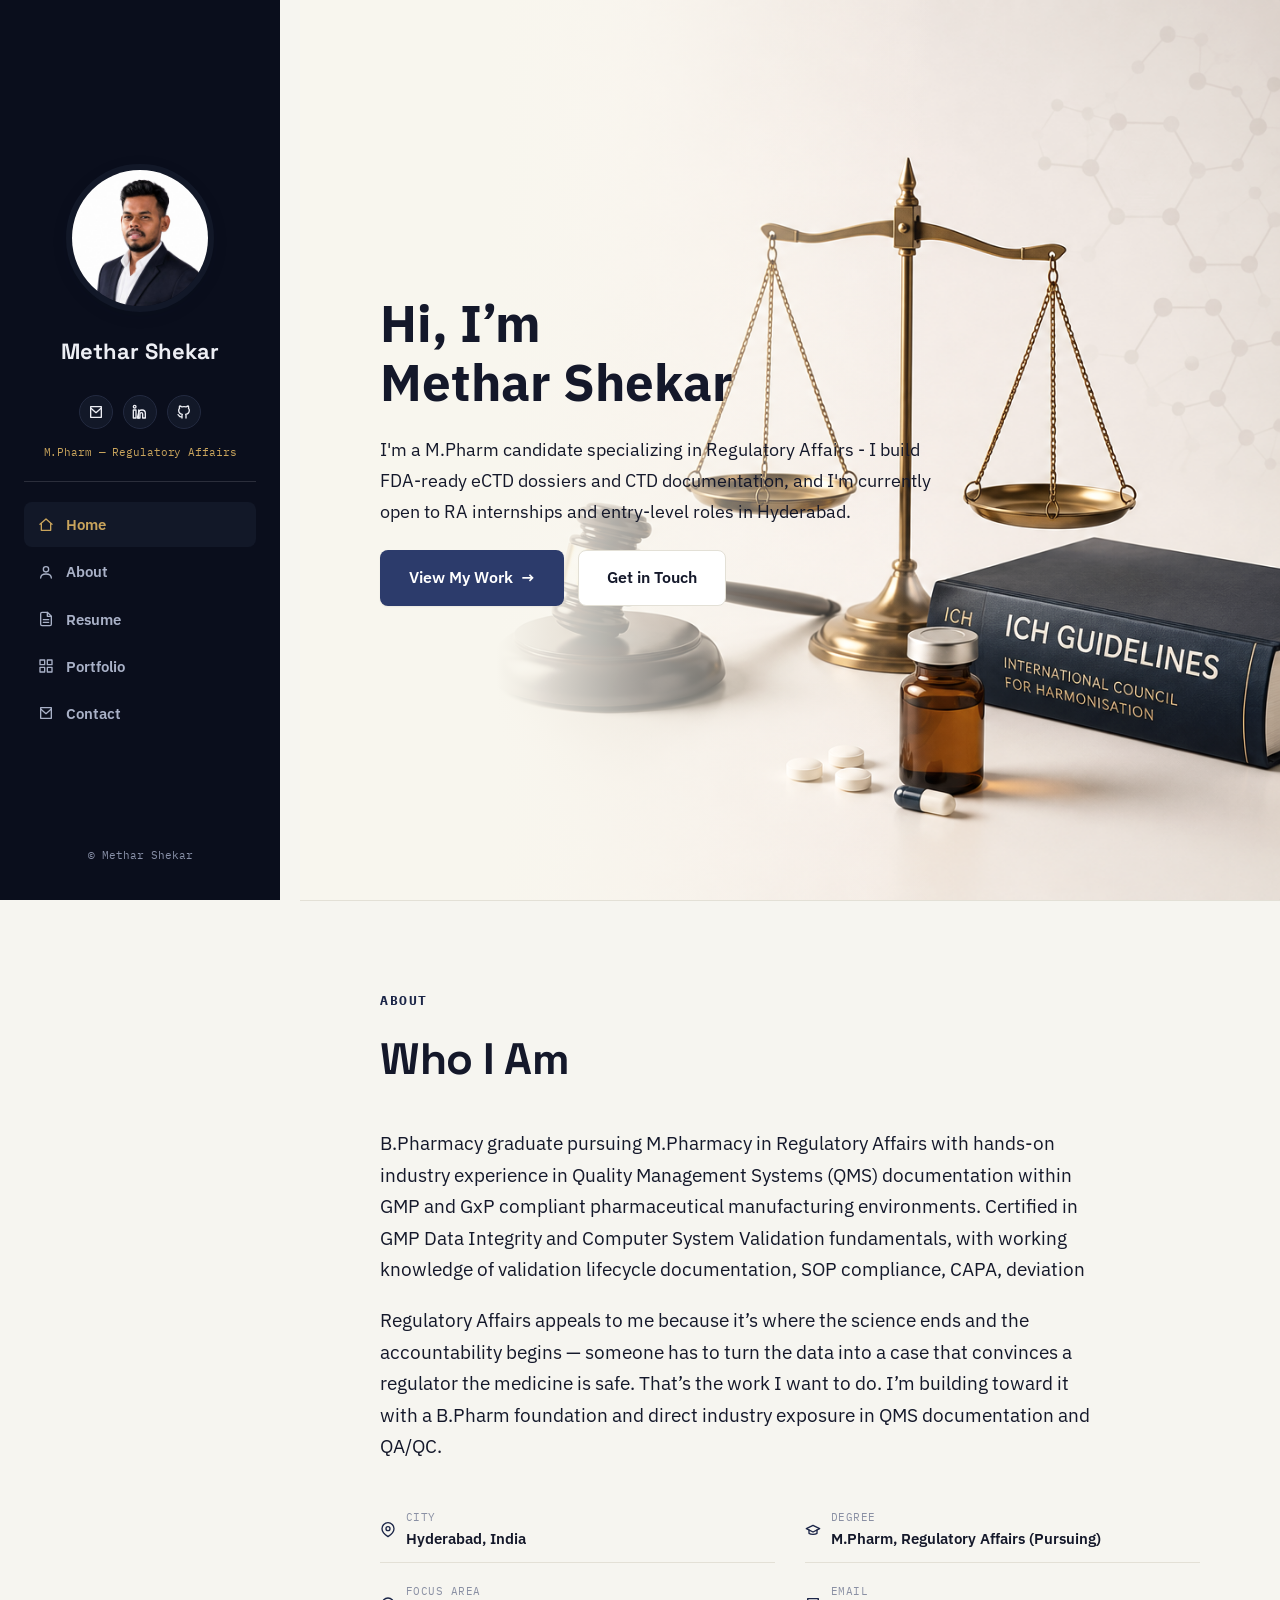
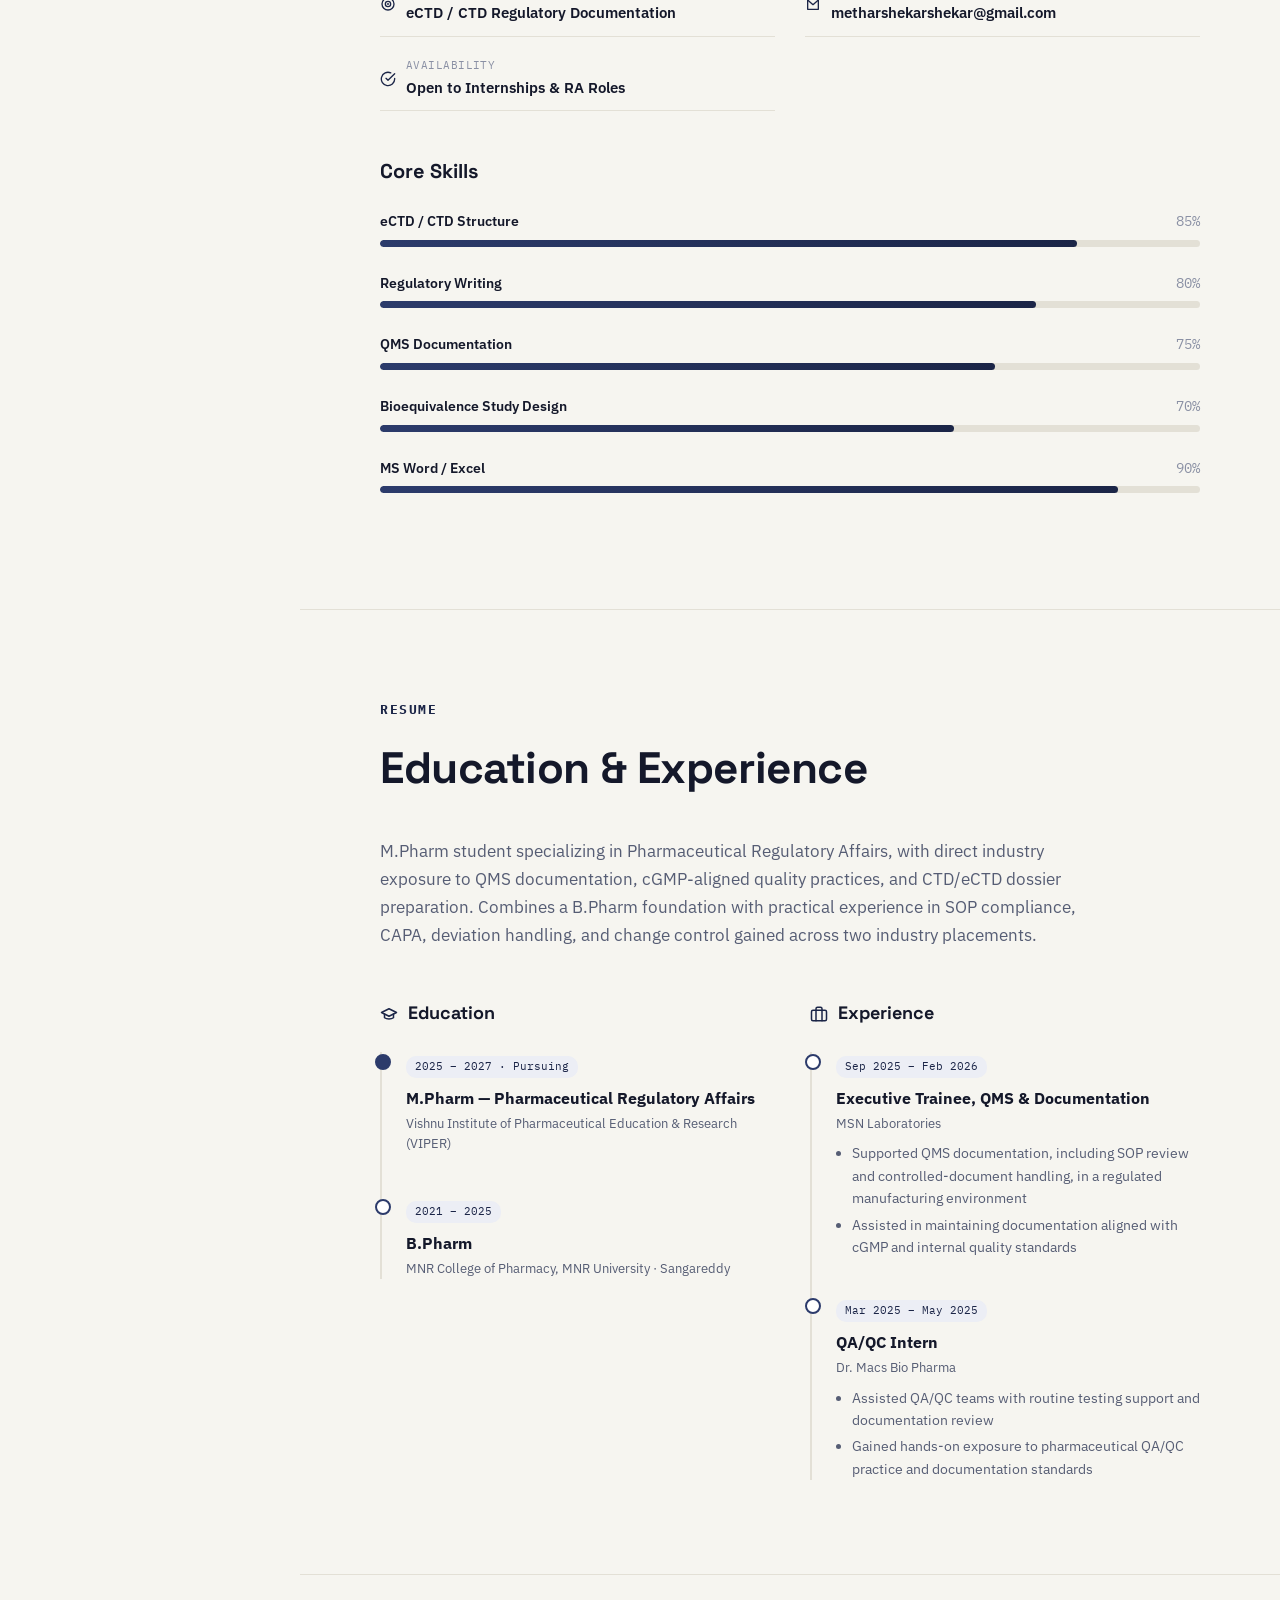
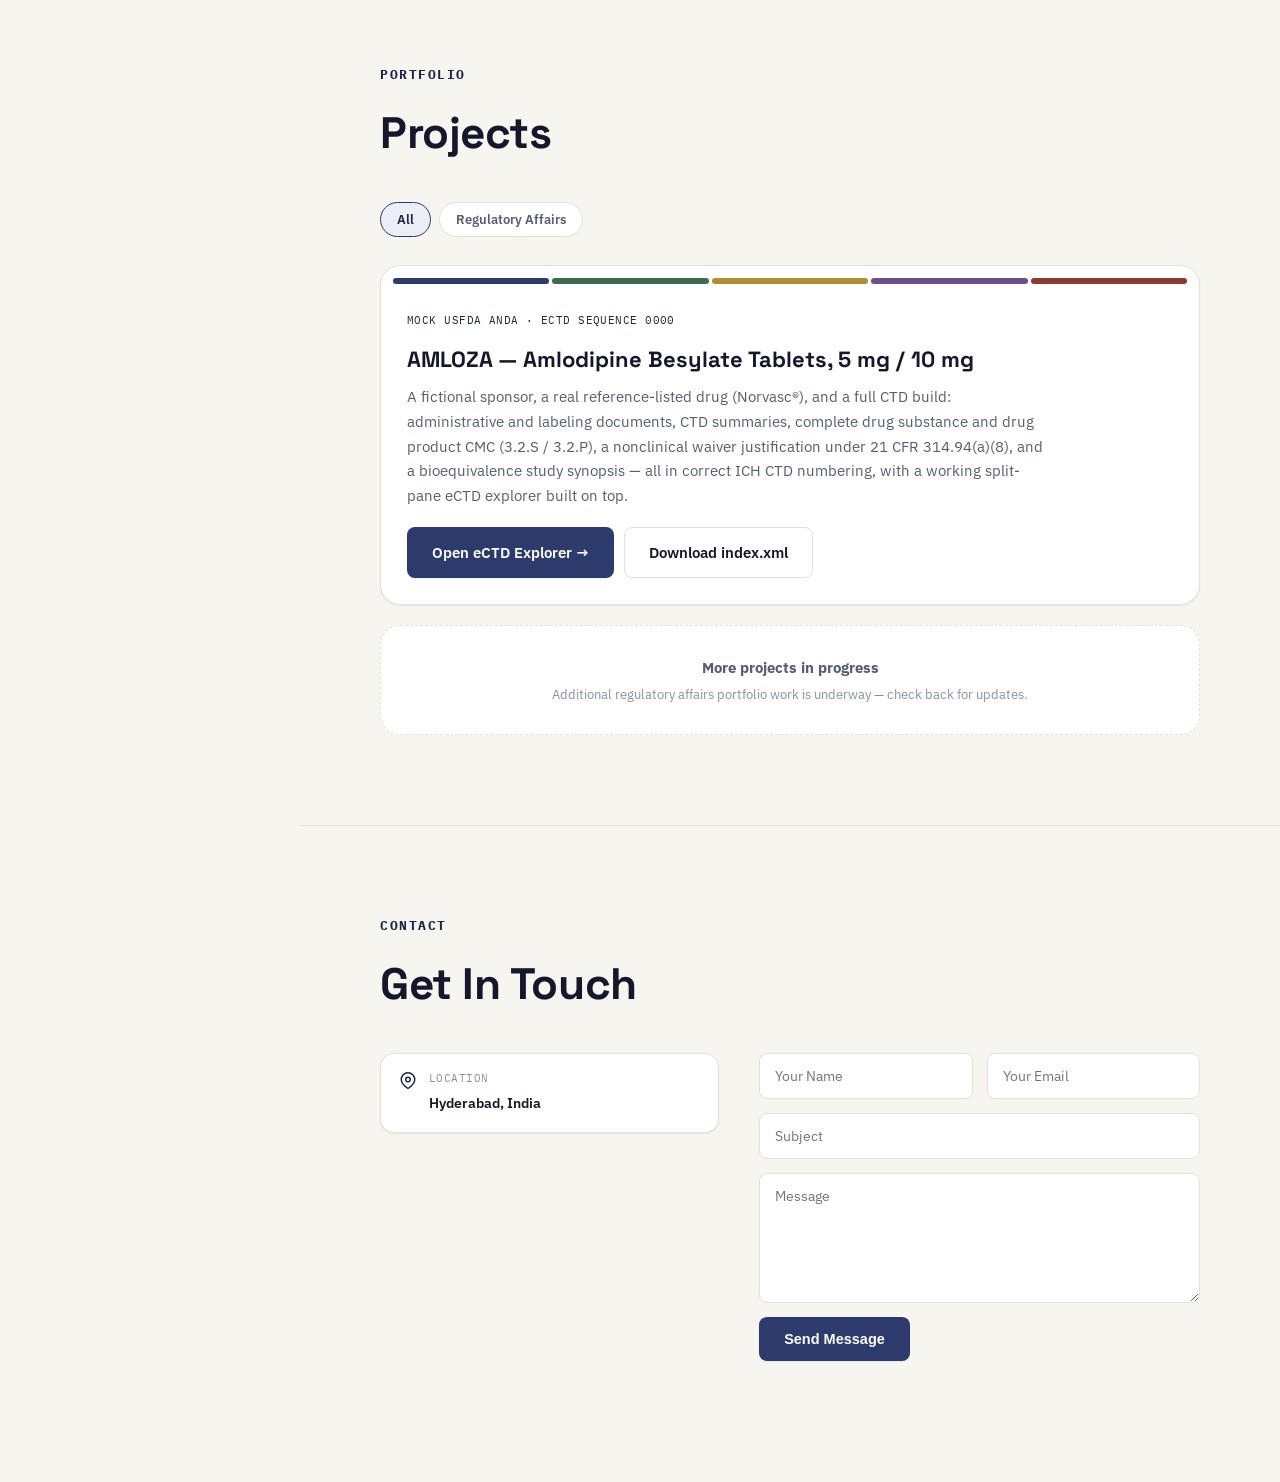
==== commit 26f4a7b8: "Improve paragraph formatting in index.html Updated paragraph formatting for better readability." ====
--- a/index.html
+++ b/index.html
@@ -68,7 +68,8 @@
 
   <section id="home" class="msection">
     <h1>Hi, I&rsquo;m<br><span class="highlight">Methar Shekar</span></h1>
-    <p class="sub">I'm a M.Pharm candidate specializing in Regulatory Affairs — I build FDA-ready eCTD dossiers and CTD documentation, and I'm currently open to RA internships and entry-level roles in Hyderabad.</p>
+    <p class="sub">I'm a M.Pharm candidate specializing in Regulatory Affairs -
+      I build FDA-ready eCTD dossiers and CTD documentation, and I'm currently open to RA internships and entry-level roles in Hyderabad.</p>
     <div class="cta-row">
       <a class="btn btn-primary" href="#portfolio">View My Work <span aria-hidden="true">&rarr;</span></a>
       <a class="btn btn-ghost" href="#contact">Get in Touch</a>
--- a/style.css
+++ b/style.css
@@ -201,15 +201,7 @@
 }
 
 /* ---------- Hero ---------- */
-#home {
-  display: flex; flex-direction: column; justify-content: center;
-  min-height: 92vh; padding-top: 0; position: relative; overflow: hidden;
-}
-#home::before {
-  content: ""; position: absolute; top: -120px; right: -160px;
-  width: 460px; height: 460px; border-radius: 50%;
-  background: radial-gradient(circle, var(--blue-tint) 0%, transparent 70%); z-index: -1;
-}
+
 .hero h1 {
   font-family: var(--display); font-size: clamp(52px, 9vw, 104px); font-weight: 700;
   margin: 0 0 22px; letter-spacing: -0.02em; line-height: 1.05;
@@ -1021,3 +1013,68 @@
    (color: var(--green)) is correct and is the one deliberate color
    moment on the page; a phase-4 pass mistakenly turned it steel-blue,
    which diluted it into just more brand chrome. Reverted. */
+#home {
+  max-width: none;
+  width: 100%;
+  padding: 0 80px;
+  margin: 0;
+  min-height: 100vh;
+  position: relative;
+  display: flex;
+  flex-direction: column;
+  justify-content: center;
+  gap: 22px;
+  overflow: hidden;
+  box-sizing: border-box;
+}
+
+#home::before {
+  content: "";
+  position: absolute;
+  inset: 0;
+  z-index: 0;
+  background-image: 
+    linear-gradient(90deg, #f4f1e8 0%, #f4f1e8 20%, rgba(244,241,232,0.4) 45%, rgba(244,241,232,0) 65%),
+    url("assets/img/hero-bg.png");
+  background-size: cover, cover;
+  background-position: center, right center;
+  background-repeat: no-repeat, no-repeat;
+  filter: saturate(0.85) brightness(1.02);
+}
+
+#home h1,
+#home .sub,
+#home .cta-row {
+  position: relative;
+  z-index: 2;
+  max-width: 560px;
+  margin: 0;
+}
+
+#home h1 {
+  font-size: 3.2rem;
+  line-height: 1.15;
+}
+
+#home .sub {
+  font-size: 1.15rem;
+  line-height: 1.7;
+}
+
+#home .btn {
+  font-size: 1rem;
+  padding: 0.9rem 1.75rem;
+}
+
+@media (max-width: 900px) {
+  #home {
+    padding: 0 24px;
+  }
+  #home::before {
+    background-image: linear-gradient(rgba(244,241,232,0.75), rgba(244,241,232,0.75)), url("assets/img/hero-bg.png");
+    background-size: cover;
+    background-position: center;
+  }
+  #home h1 { font-size: 2.2rem; }
+  #home .sub { font-size: 1rem; }
+}
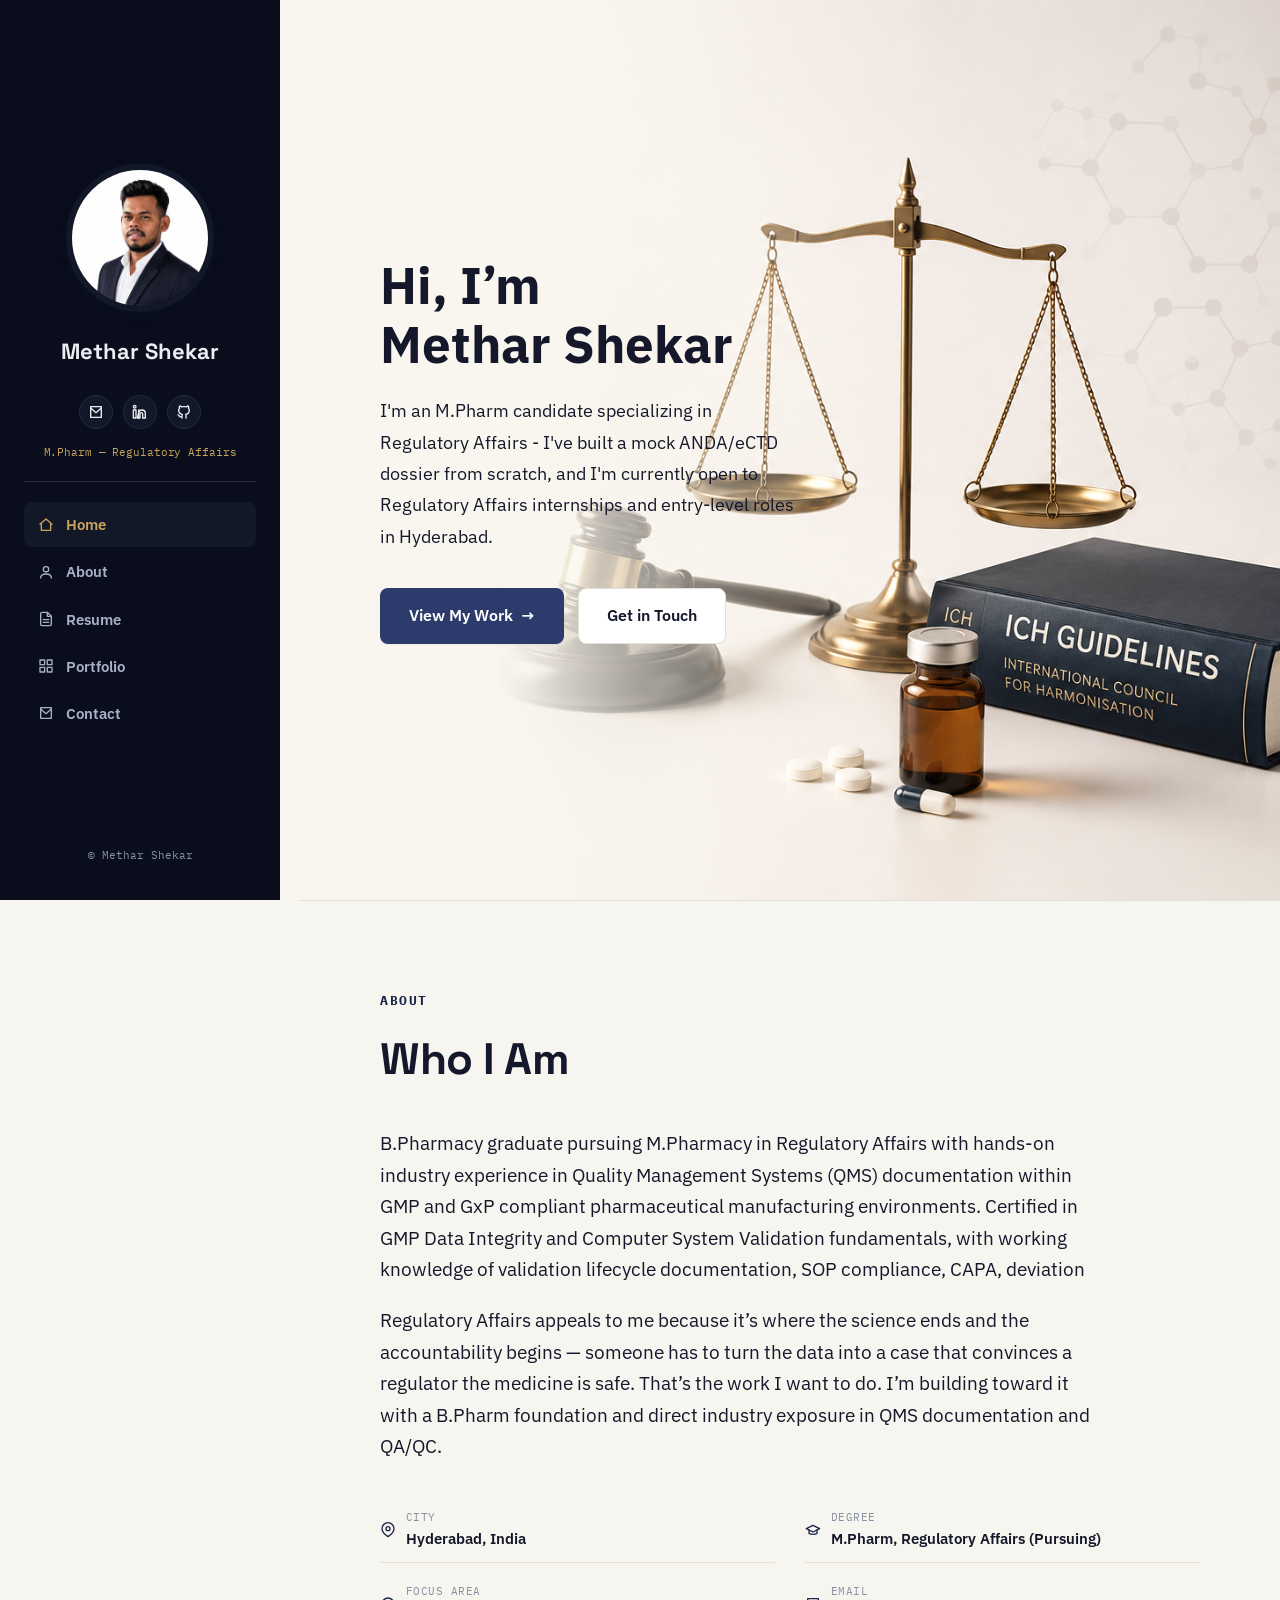
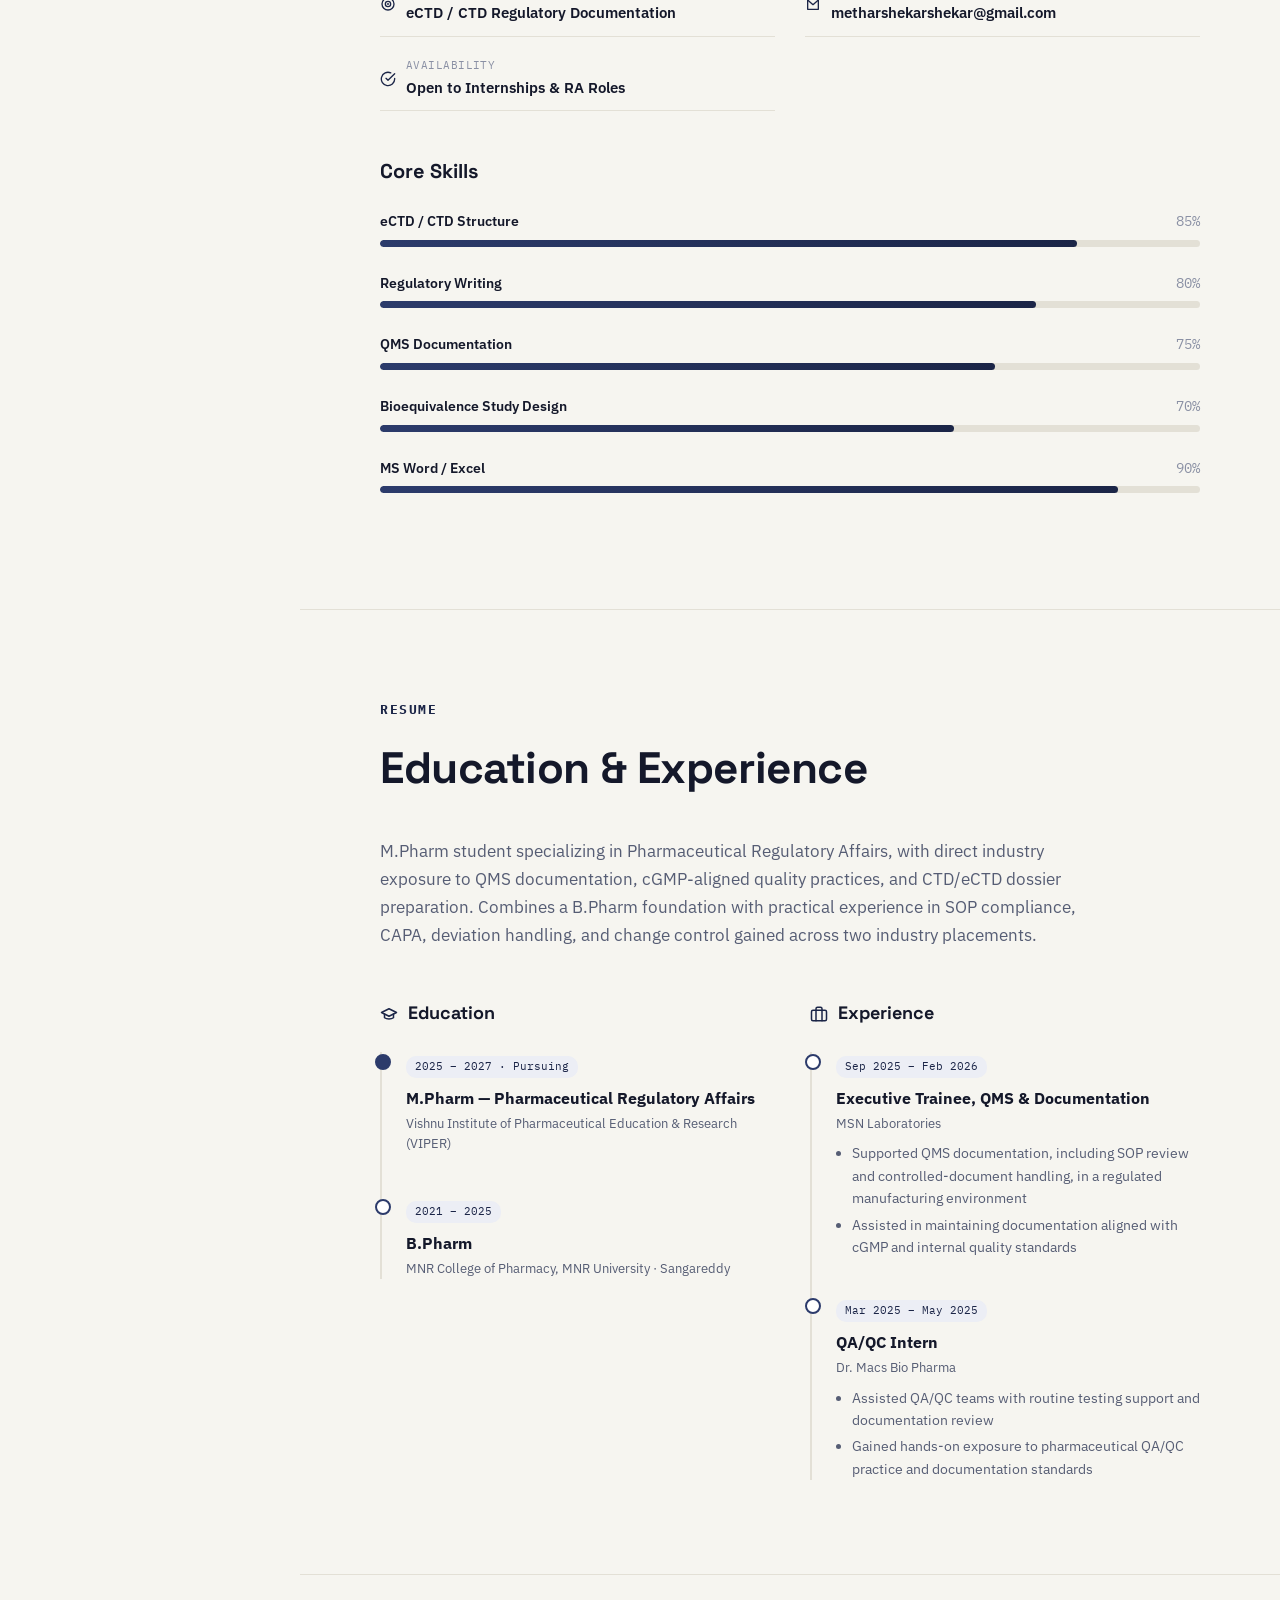
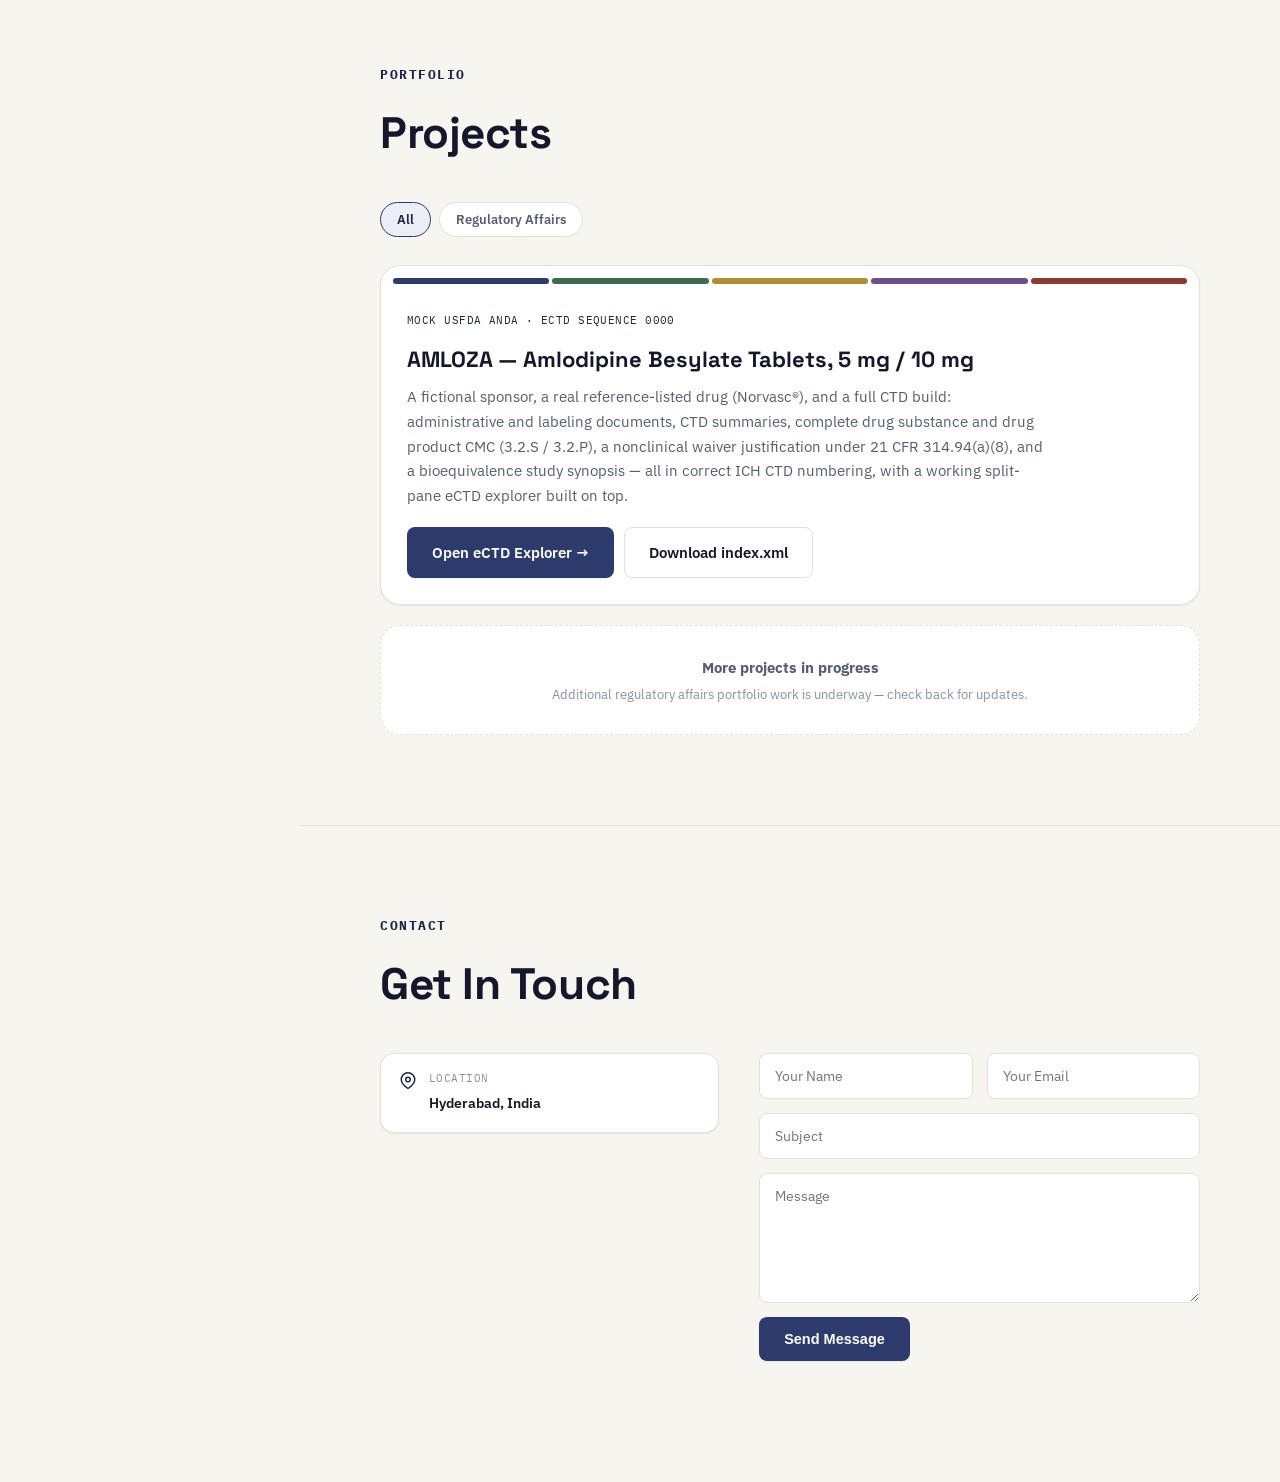
==== commit 4b797550: "Update introduction paragraph in index.html" ====
--- a/index.html
+++ b/index.html
@@ -68,8 +68,7 @@
 
   <section id="home" class="msection">
     <h1>Hi, I&rsquo;m<br><span class="highlight">Methar Shekar</span></h1>
-    <p class="sub">I'm a M.Pharm candidate specializing in Regulatory Affairs -
-      I build FDA-ready eCTD dossiers and CTD documentation, and I'm currently open to RA internships and entry-level roles in Hyderabad.</p>
+    <p class="sub">I'm an M.Pharm candidate specializing in Regulatory Affairs - I've built a mock ANDA/eCTD dossier from scratch, and I'm currently open to Regulatory Affairs internships and entry-level roles in Hyderabad.</p>
     <div class="cta-row">
       <a class="btn btn-primary" href="#portfolio">View My Work <span aria-hidden="true">&rarr;</span></a>
       <a class="btn btn-ghost" href="#contact">Get in Touch</a>
--- a/style.css
+++ b/style.css
@@ -1047,20 +1047,25 @@
 #home .cta-row {
   position: relative;
   z-index: 2;
-  max-width: 560px;
   margin: 0;
 }
 
 #home h1 {
   font-size: 3.2rem;
   line-height: 1.15;
+  max-width: 560px;
 }
 
 #home .sub {
   font-size: 1.15rem;
   line-height: 1.7;
-}
-
+  max-width: 420px;
+}
+
+#home .cta-row {
+  max-width: 560px;
+  margin-top: 14px;
+}
 #home .btn {
   font-size: 1rem;
   padding: 0.9rem 1.75rem;
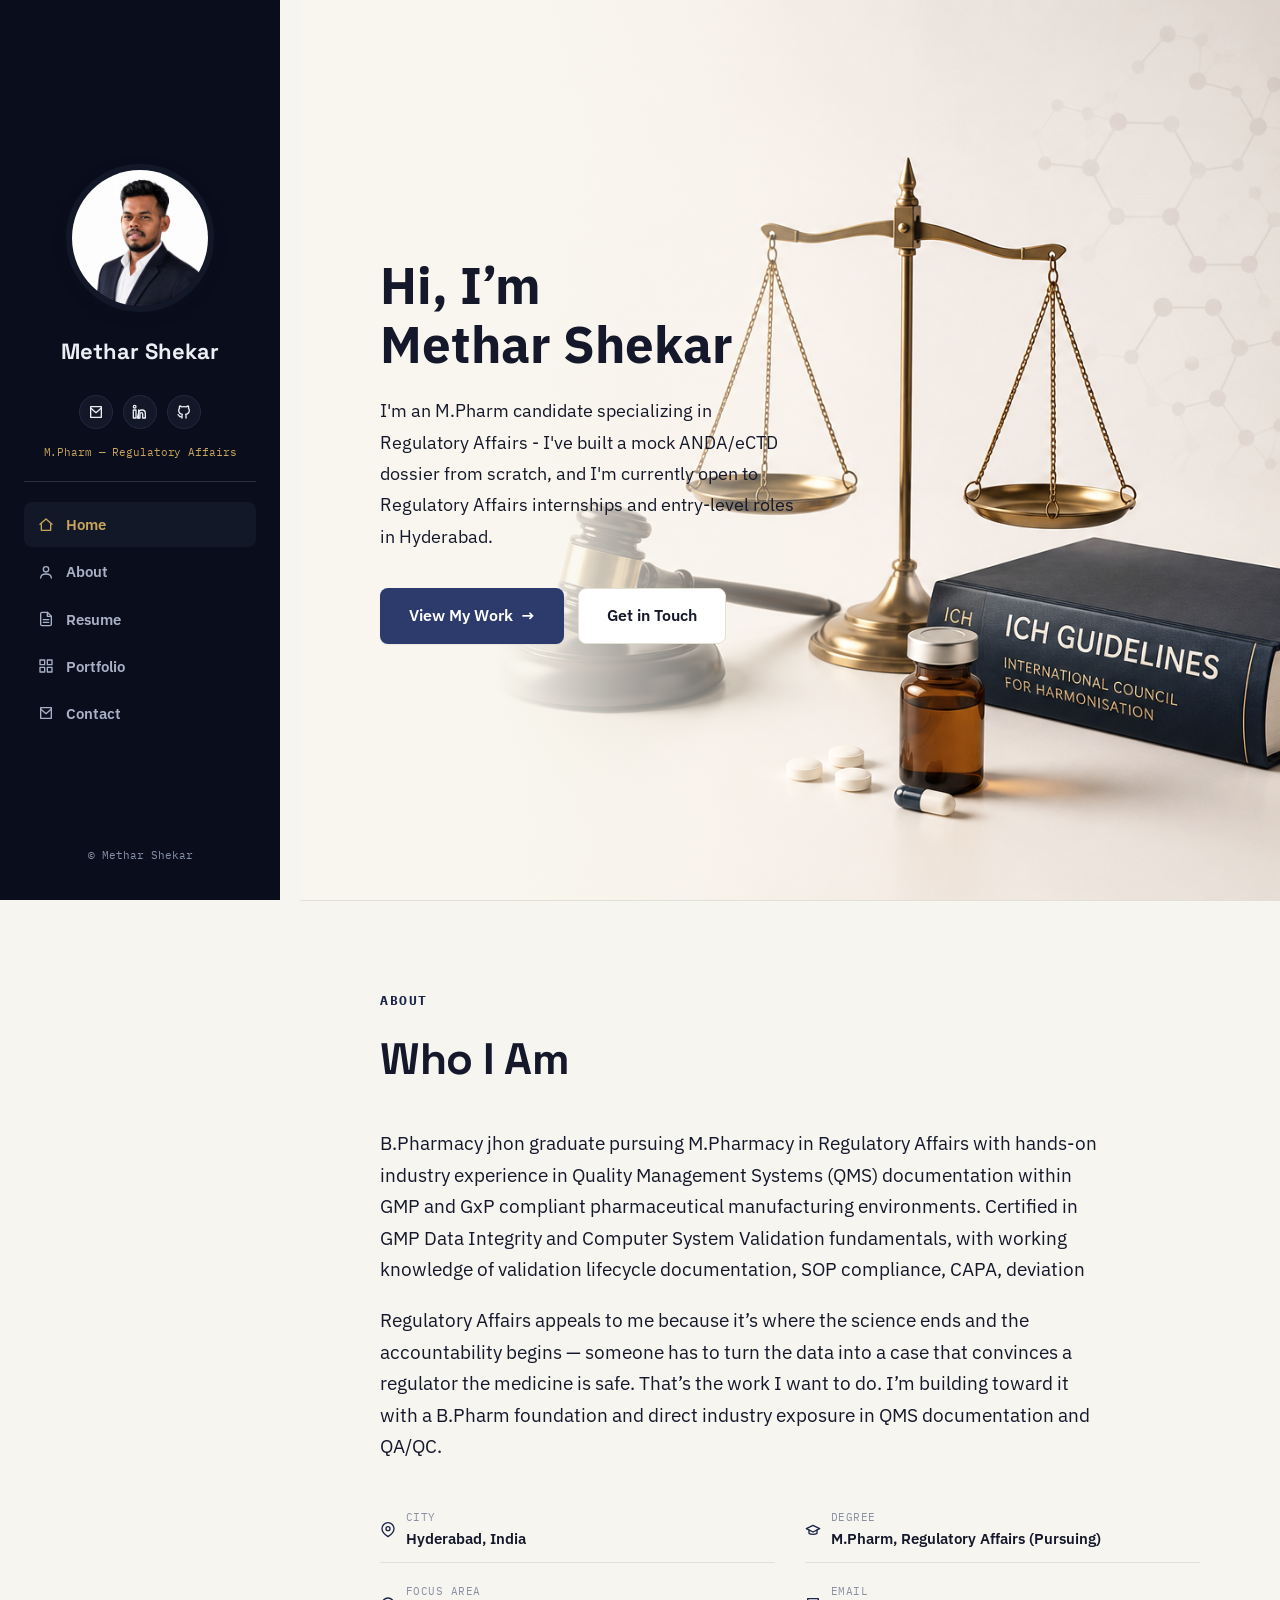
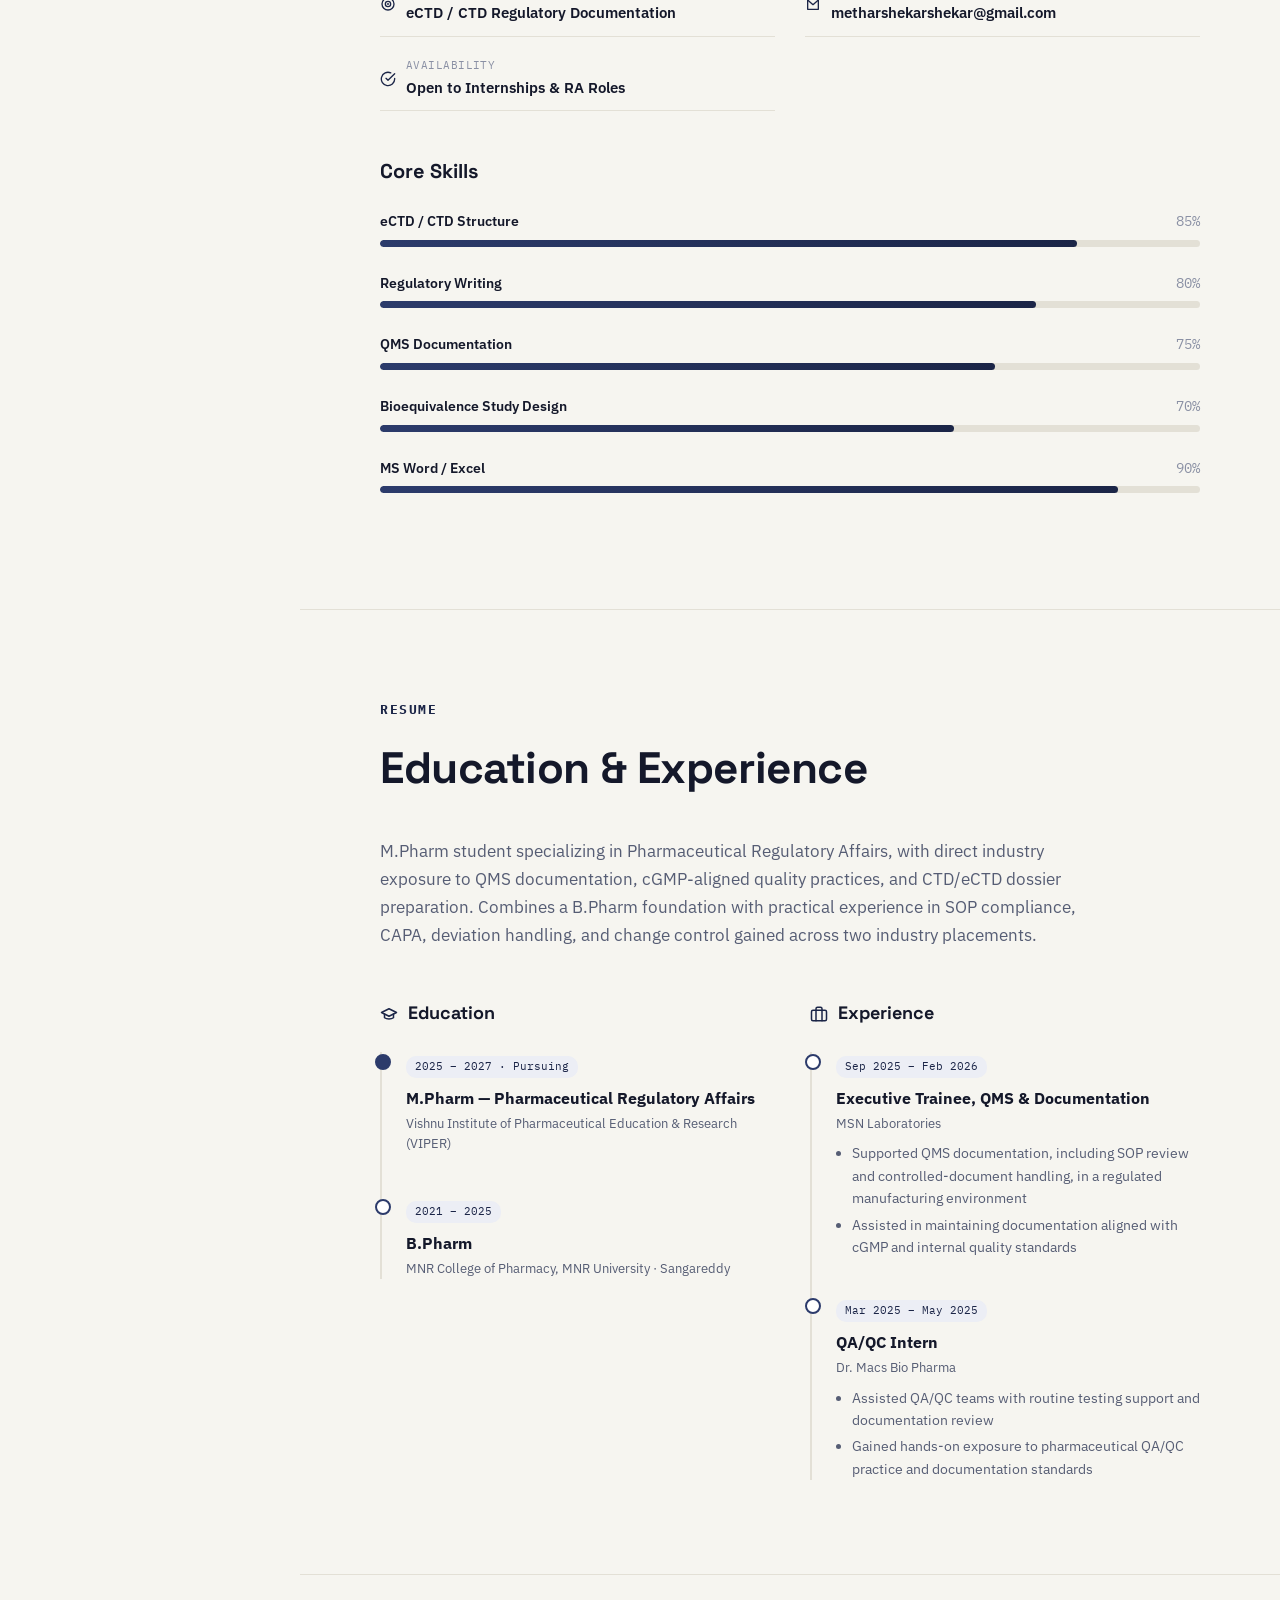
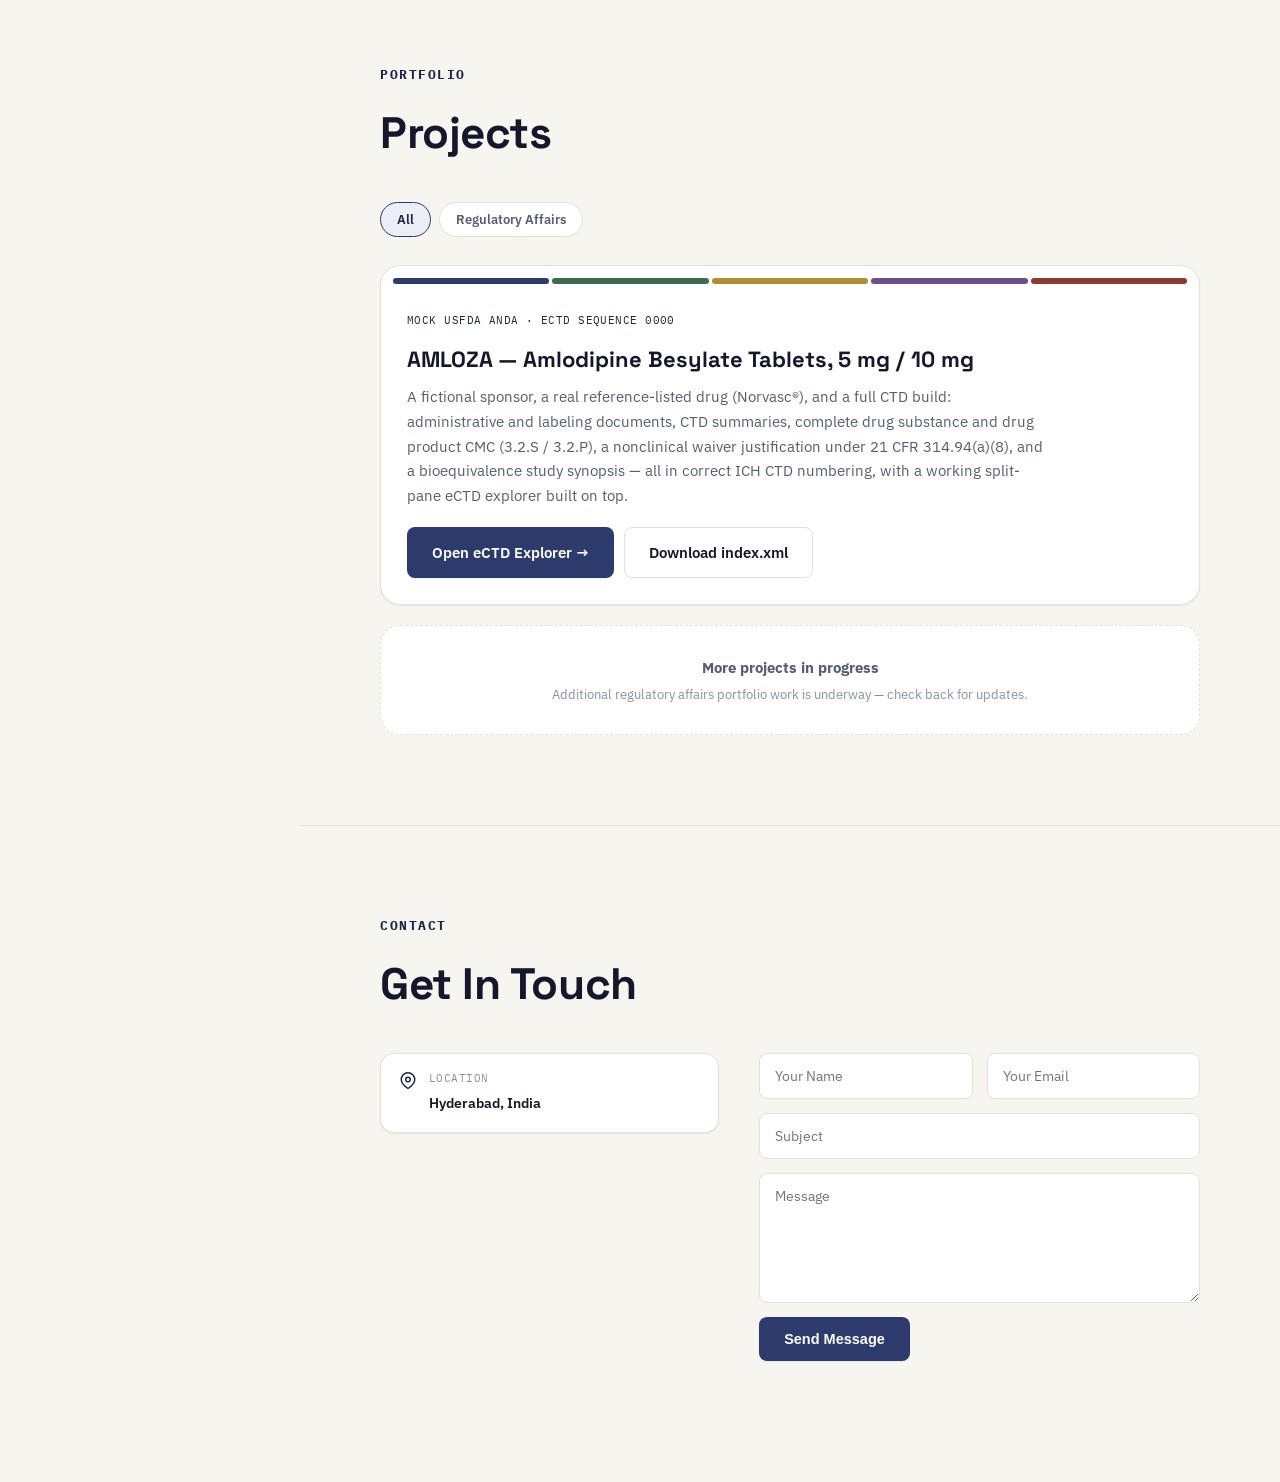
==== commit c0ab5039: "Fix typo in about section Corrected a typo in the description of qualifications." ====
--- a/index.html
+++ b/index.html
@@ -79,7 +79,7 @@
     <p class="sec-kicker">About</p>
     <h2 class="sec-title">Who I Am</h2>
     <p class="about-lede">
-      B.Pharmacy graduate pursuing M.Pharmacy in Regulatory Affairs with hands-on industry
+      B.Pharmacy jhon graduate pursuing M.Pharmacy in Regulatory Affairs with hands-on industry
       experience in Quality Management Systems (QMS) documentation within GMP and GxP compliant
       pharmaceutical manufacturing environments. Certified in GMP Data Integrity and Computer
       System Validation fundamentals, with working knowledge of validation lifecycle
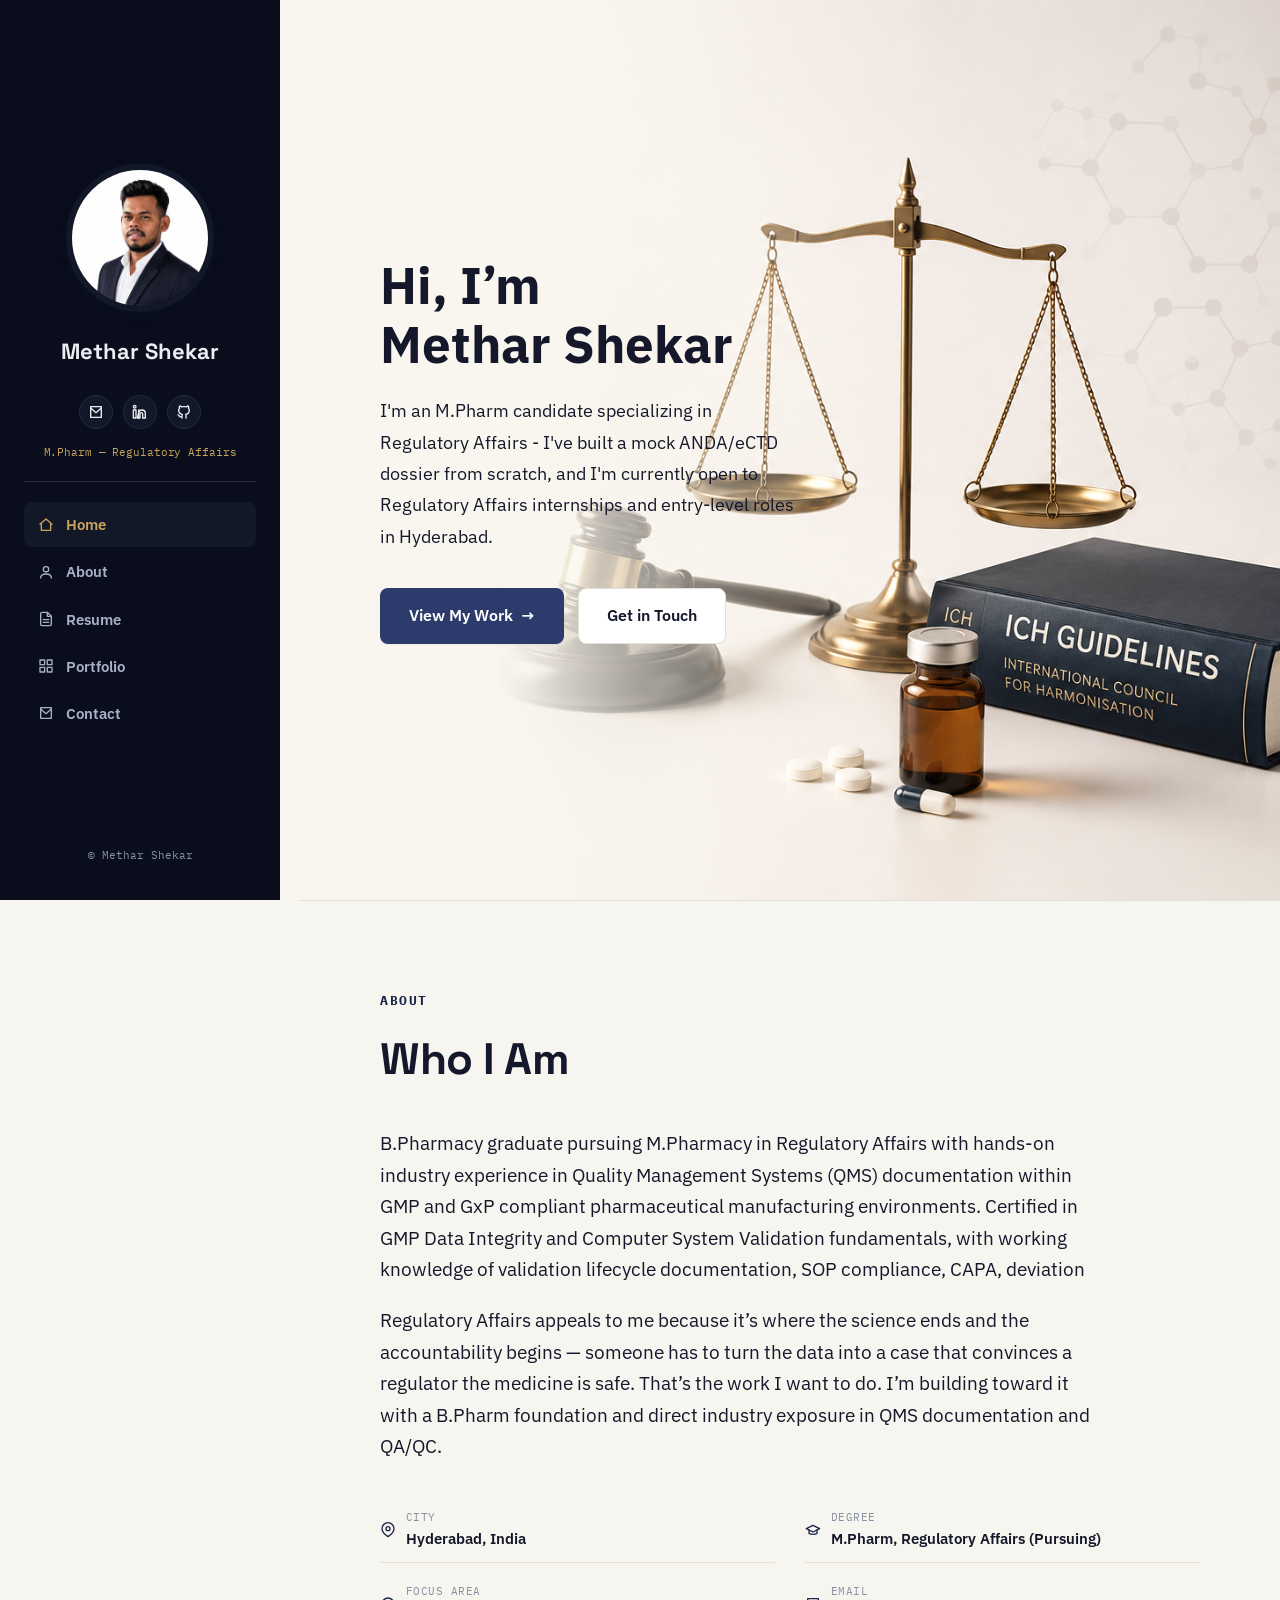
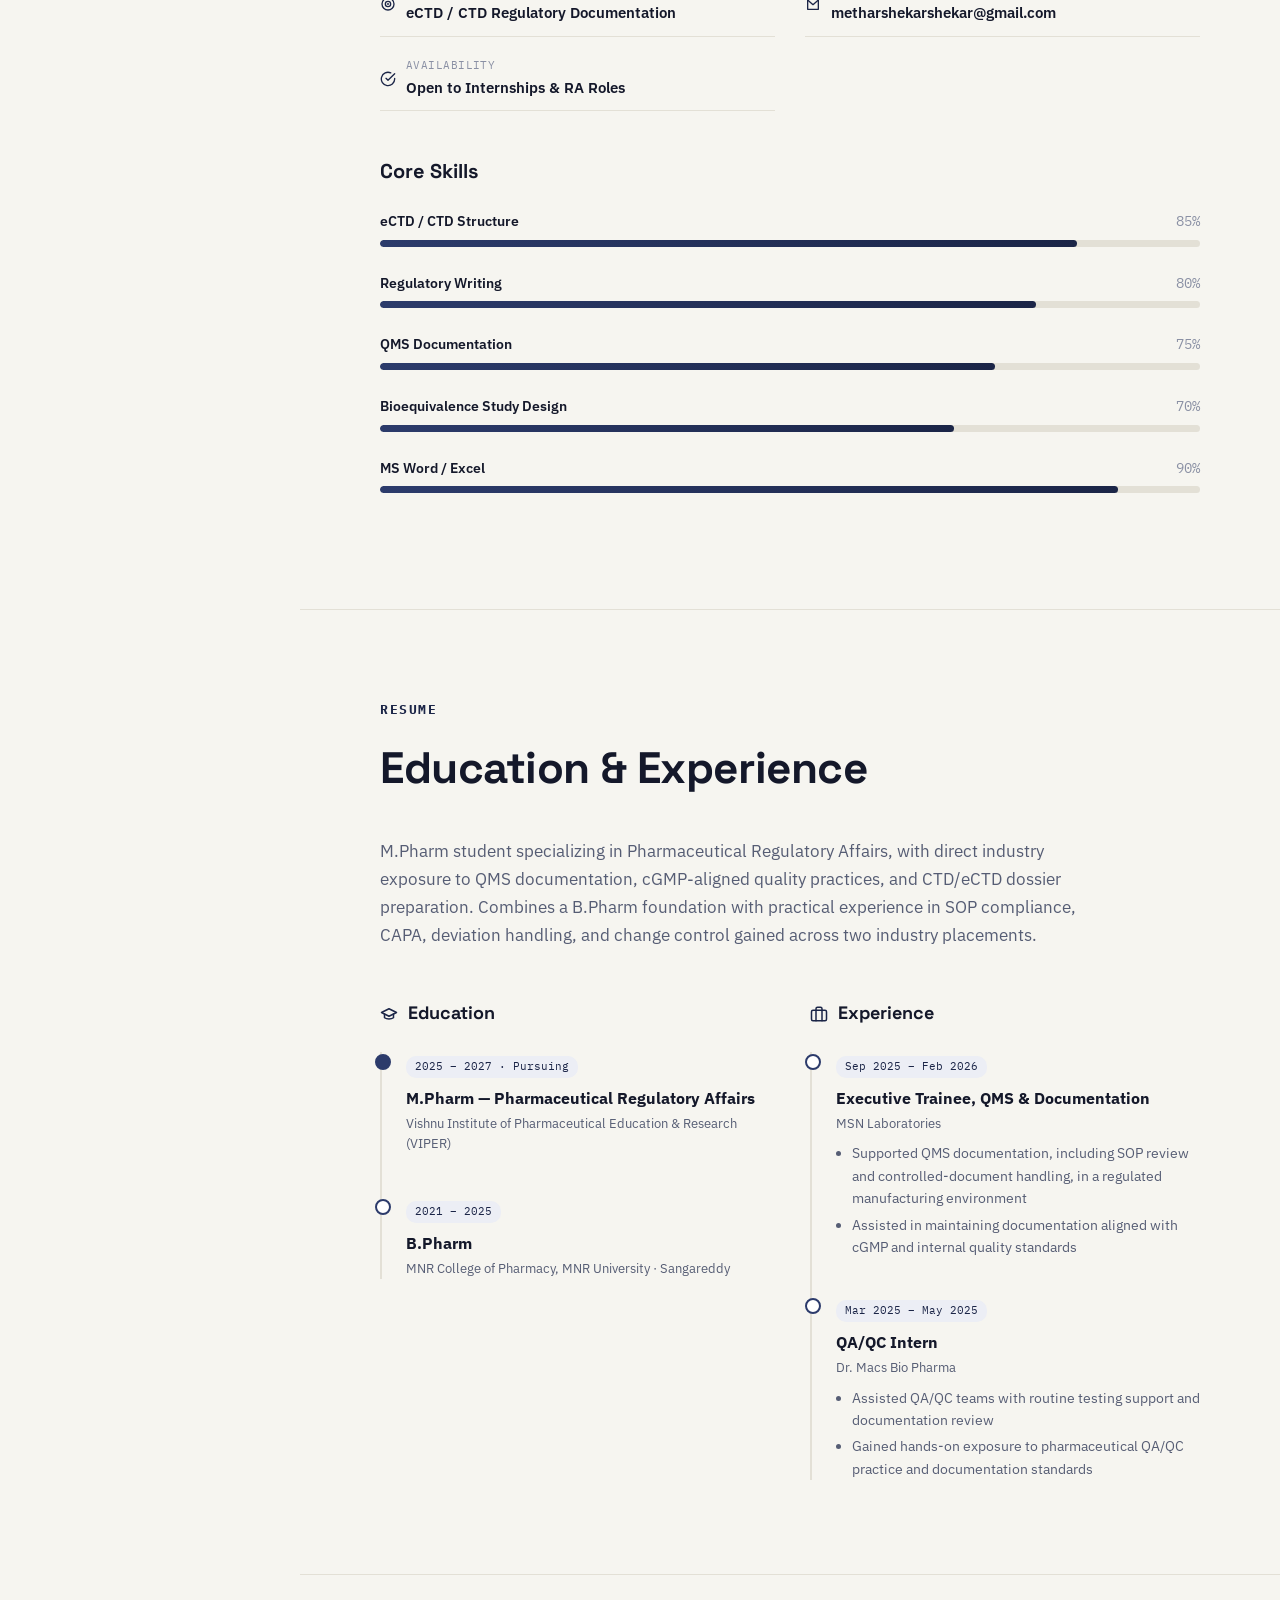
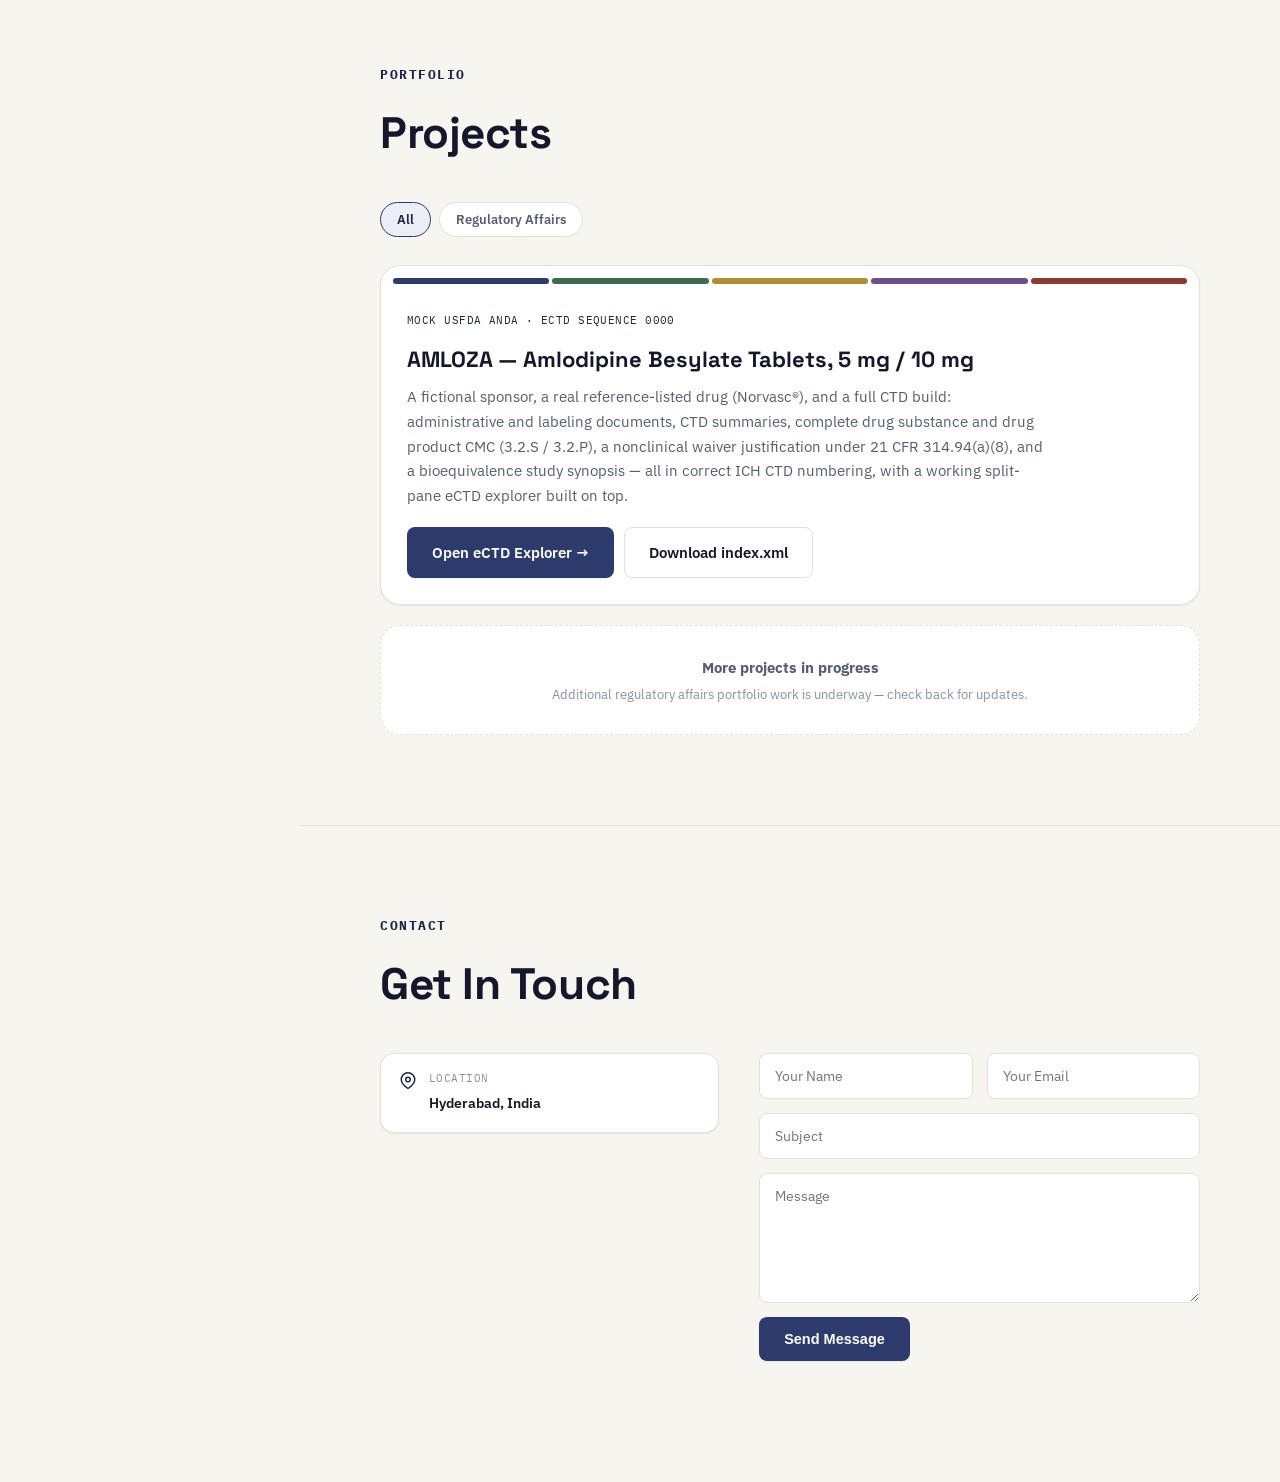
==== commit 148e864f: "Correct typo in about section description" ====
--- a/index.html
+++ b/index.html
@@ -79,7 +79,7 @@
     <p class="sec-kicker">About</p>
     <h2 class="sec-title">Who I Am</h2>
     <p class="about-lede">
-      B.Pharmacy jhon graduate pursuing M.Pharmacy in Regulatory Affairs with hands-on industry
+      B.Pharmacy graduate pursuing M.Pharmacy in Regulatory Affairs with hands-on industry
       experience in Quality Management Systems (QMS) documentation within GMP and GxP compliant
       pharmaceutical manufacturing environments. Certified in GMP Data Integrity and Computer
       System Validation fundamentals, with working knowledge of validation lifecycle
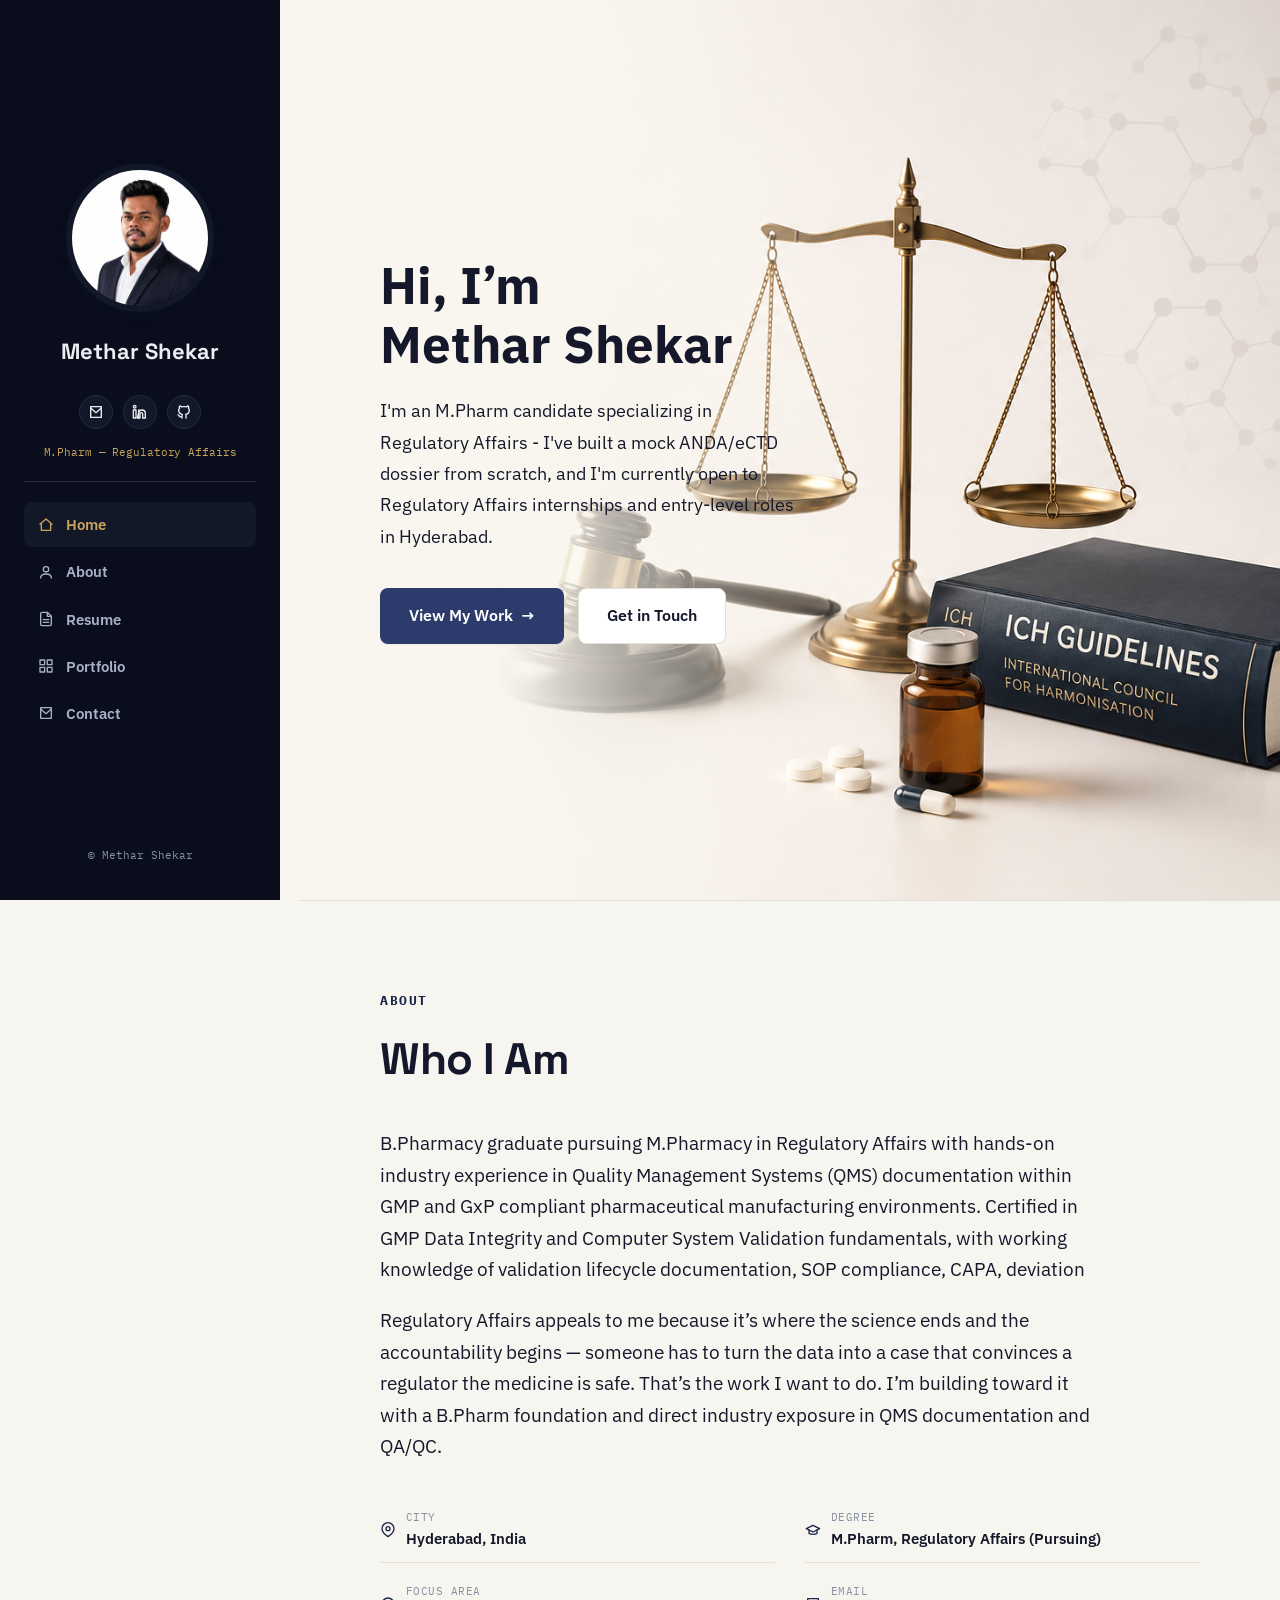
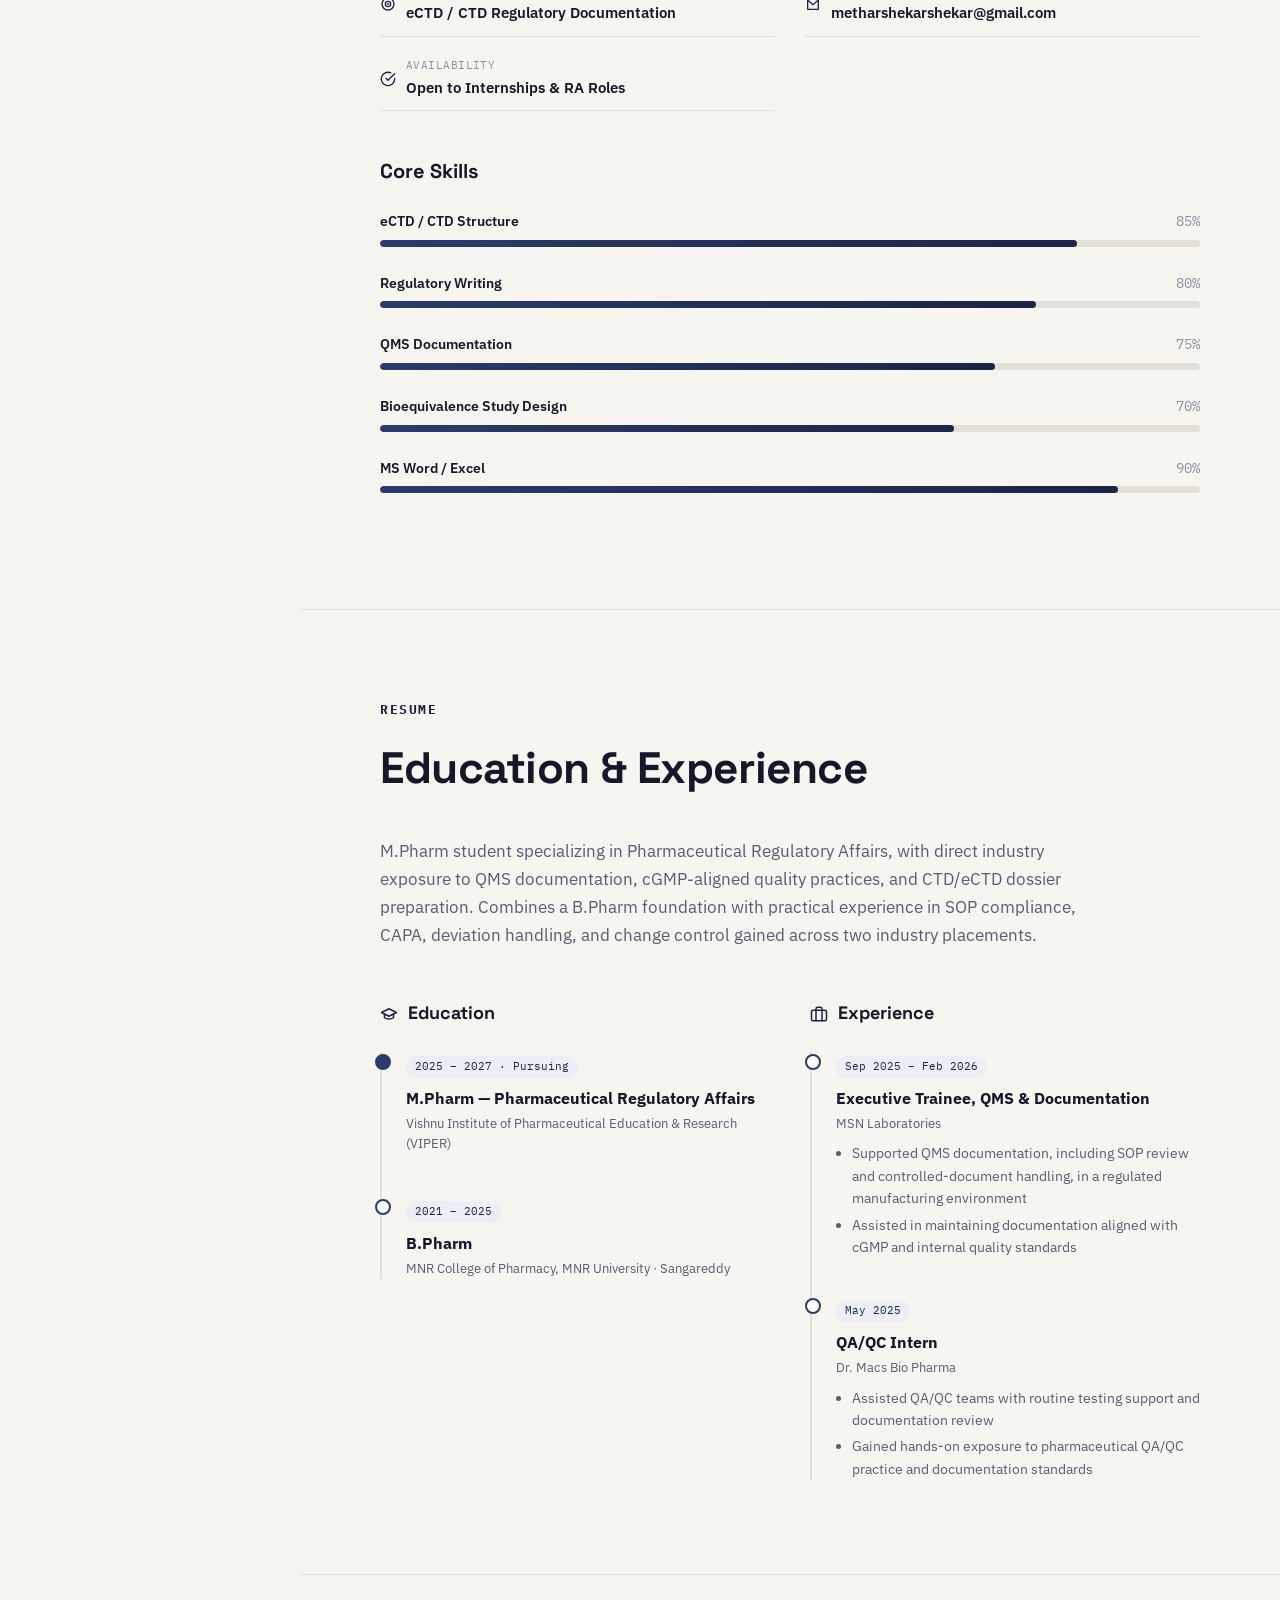
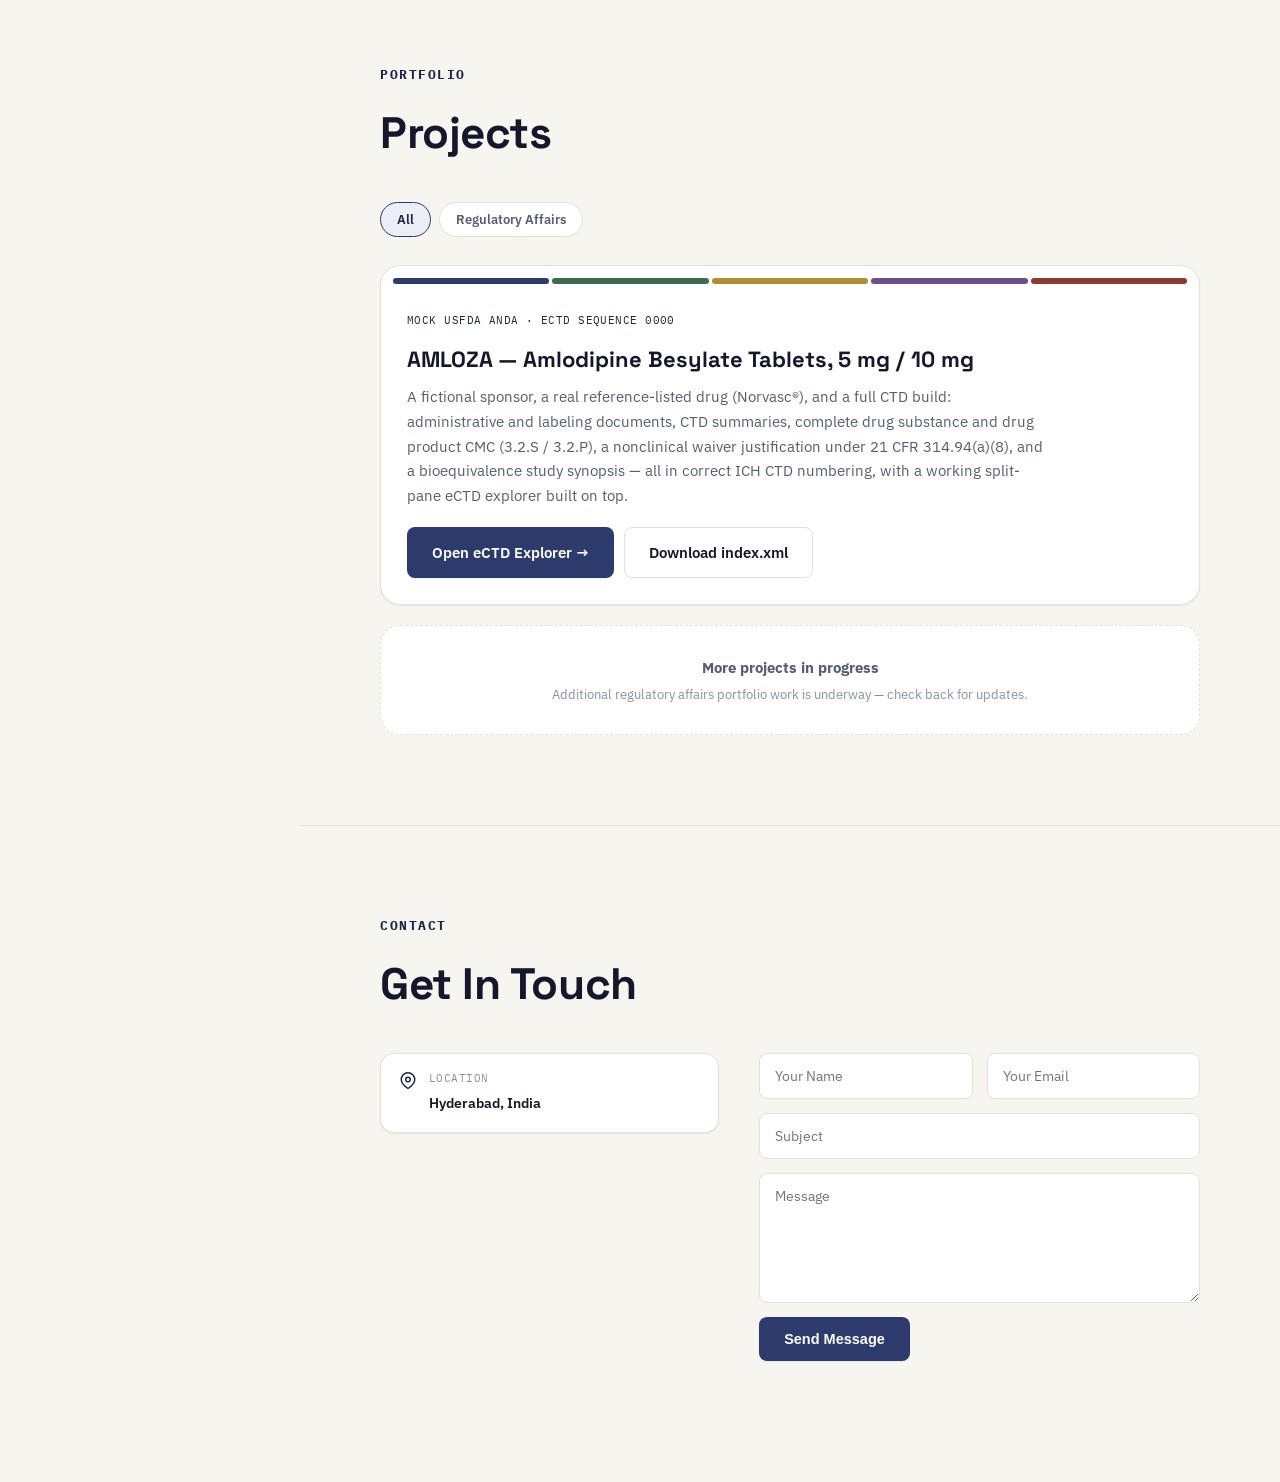
==== commit 971102e7: "Update internship date in index.html" ====
--- a/index.html
+++ b/index.html
@@ -170,7 +170,7 @@
           </ul>
         </div>
         <div class="r-item">
-          <span class="r-date">Mar 2025 &ndash; May 2025</span>
+          <span class="r-date"> May 2025</span>
           <h4>QA/QC Intern</h4>
           <p class="r-org">Dr. Macs Bio Pharma</p>
           <ul>
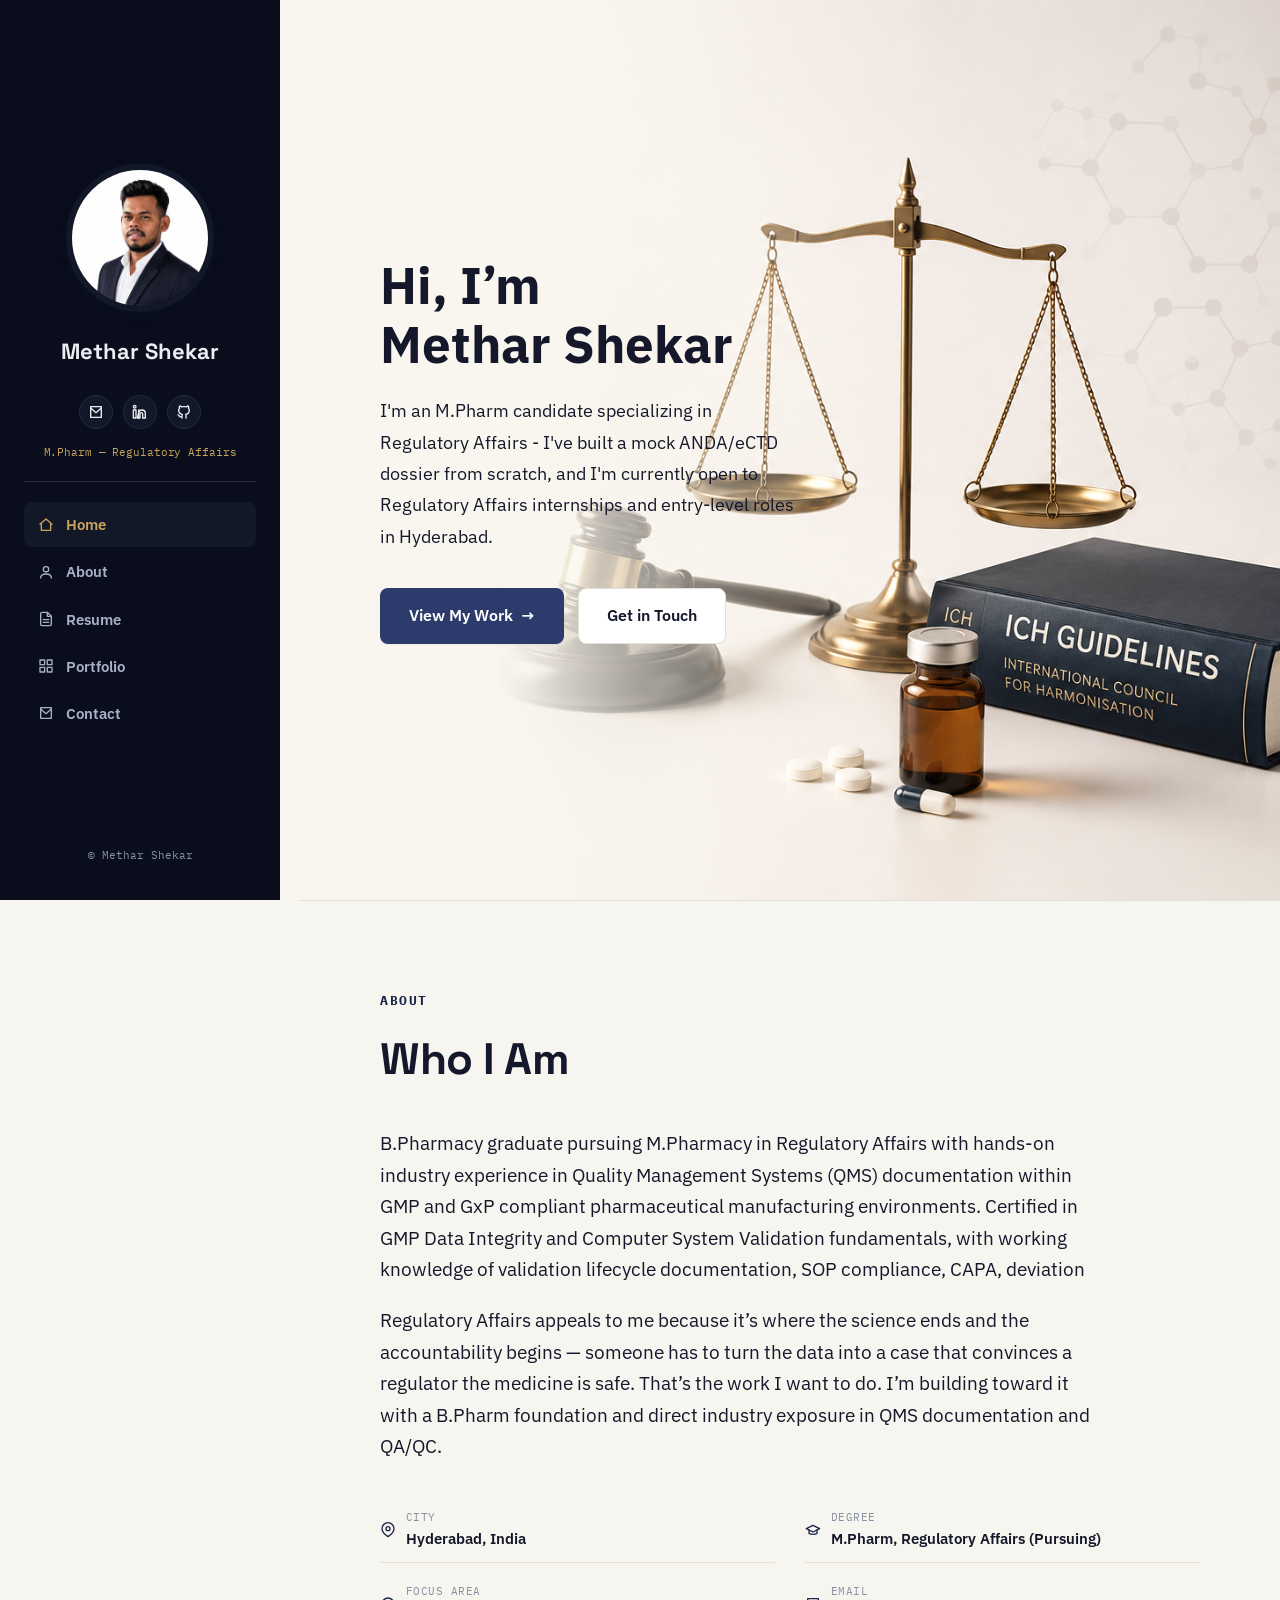
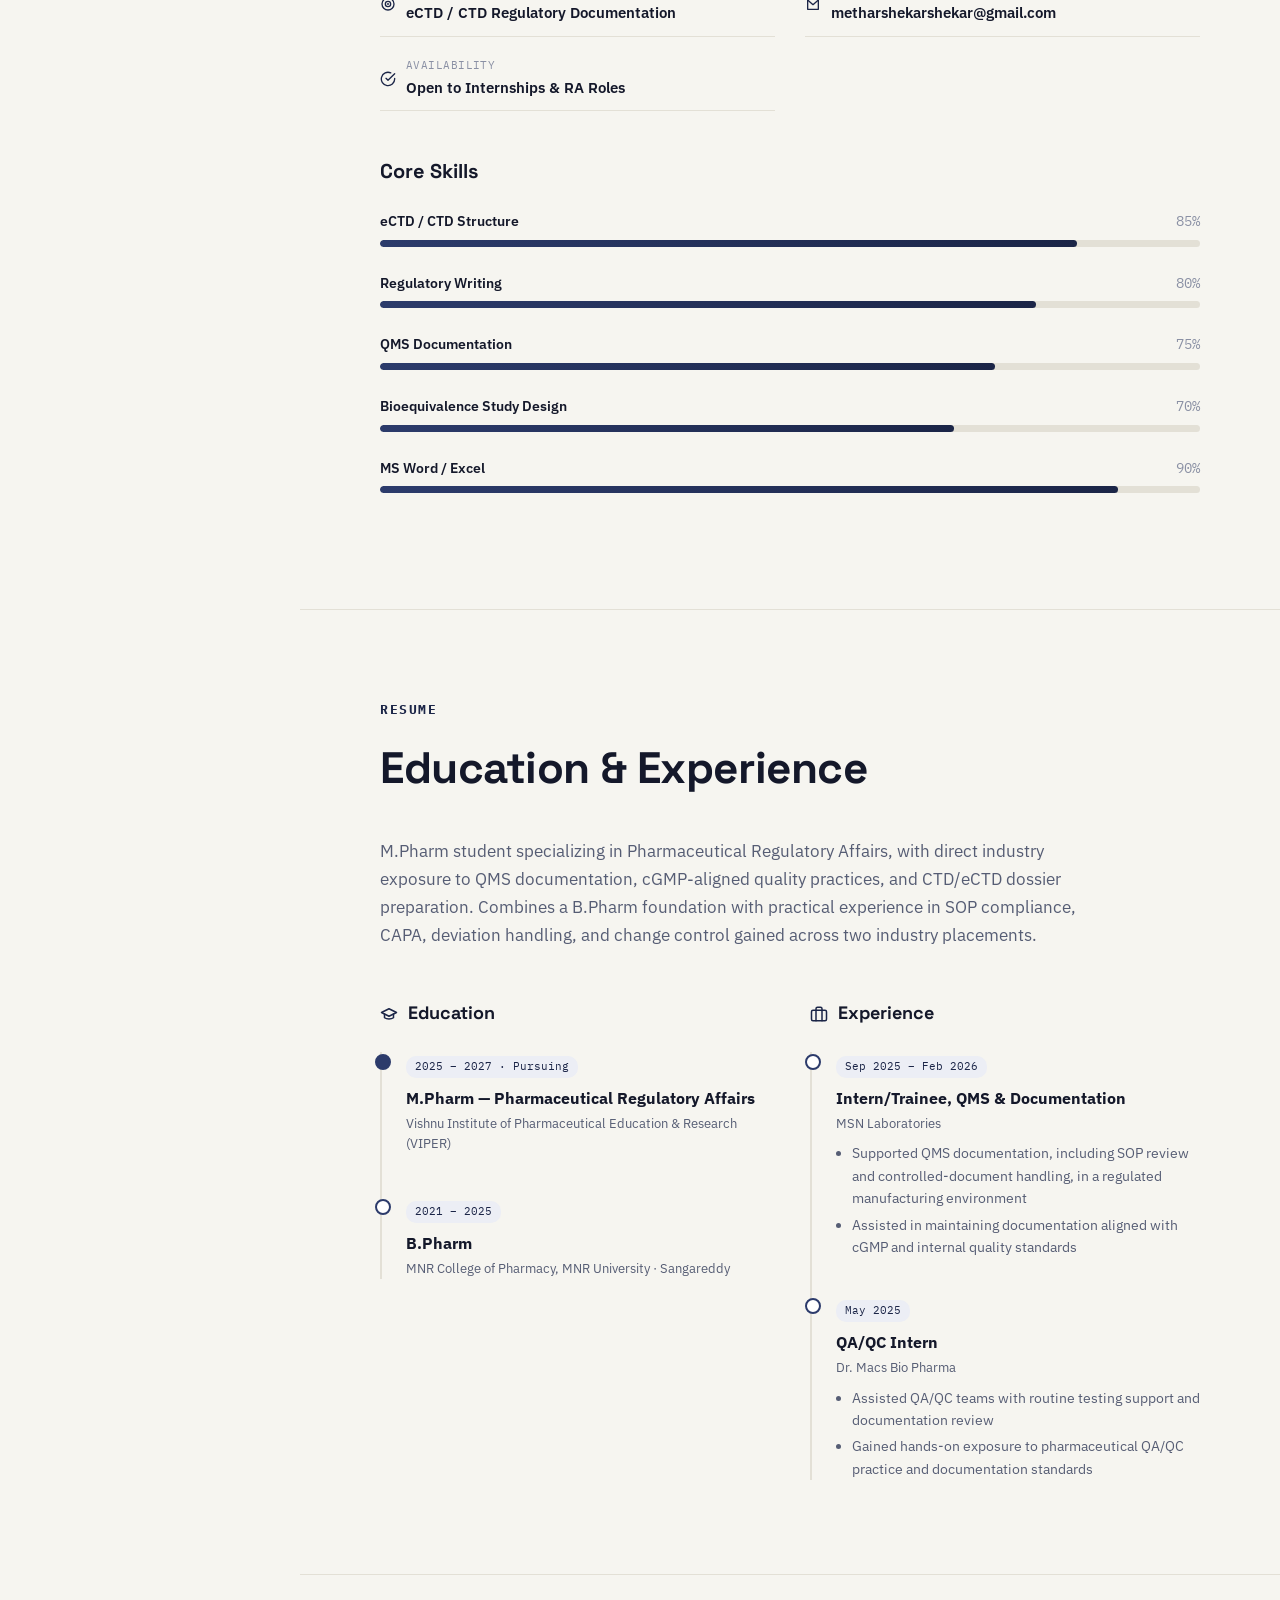
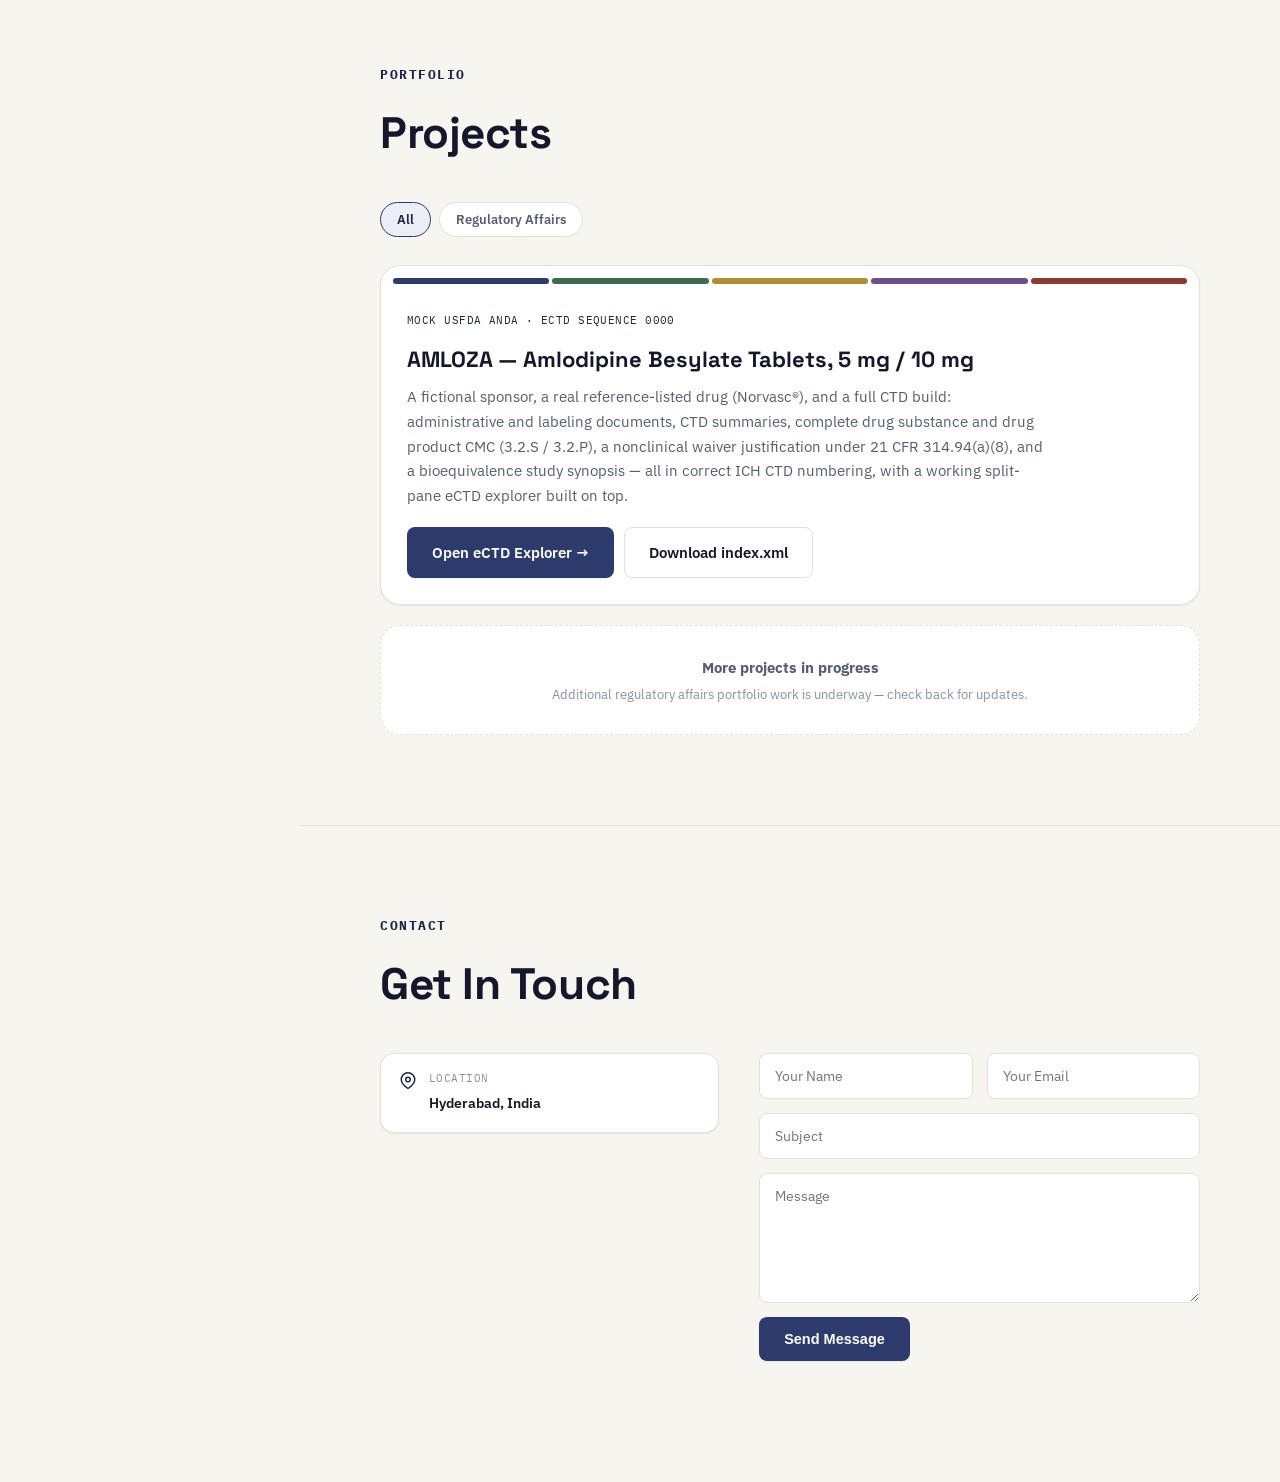
==== commit 777bd96e: "Change job title from 'Executive Trainee' to 'Intern/Trainee'" ====
--- a/index.html
+++ b/index.html
@@ -160,7 +160,7 @@
         </h3>
         <div class="r-item">
           <span class="r-date">Sep 2025 &ndash; Feb 2026</span>
-          <h4>Executive Trainee, QMS &amp; Documentation</h4>
+          <h4>Intern/Trainee, QMS &amp; Documentation</h4>
           <p class="r-org">MSN Laboratories</p>
           <ul>
             <li>Supported QMS documentation, including SOP review and controlled-document
